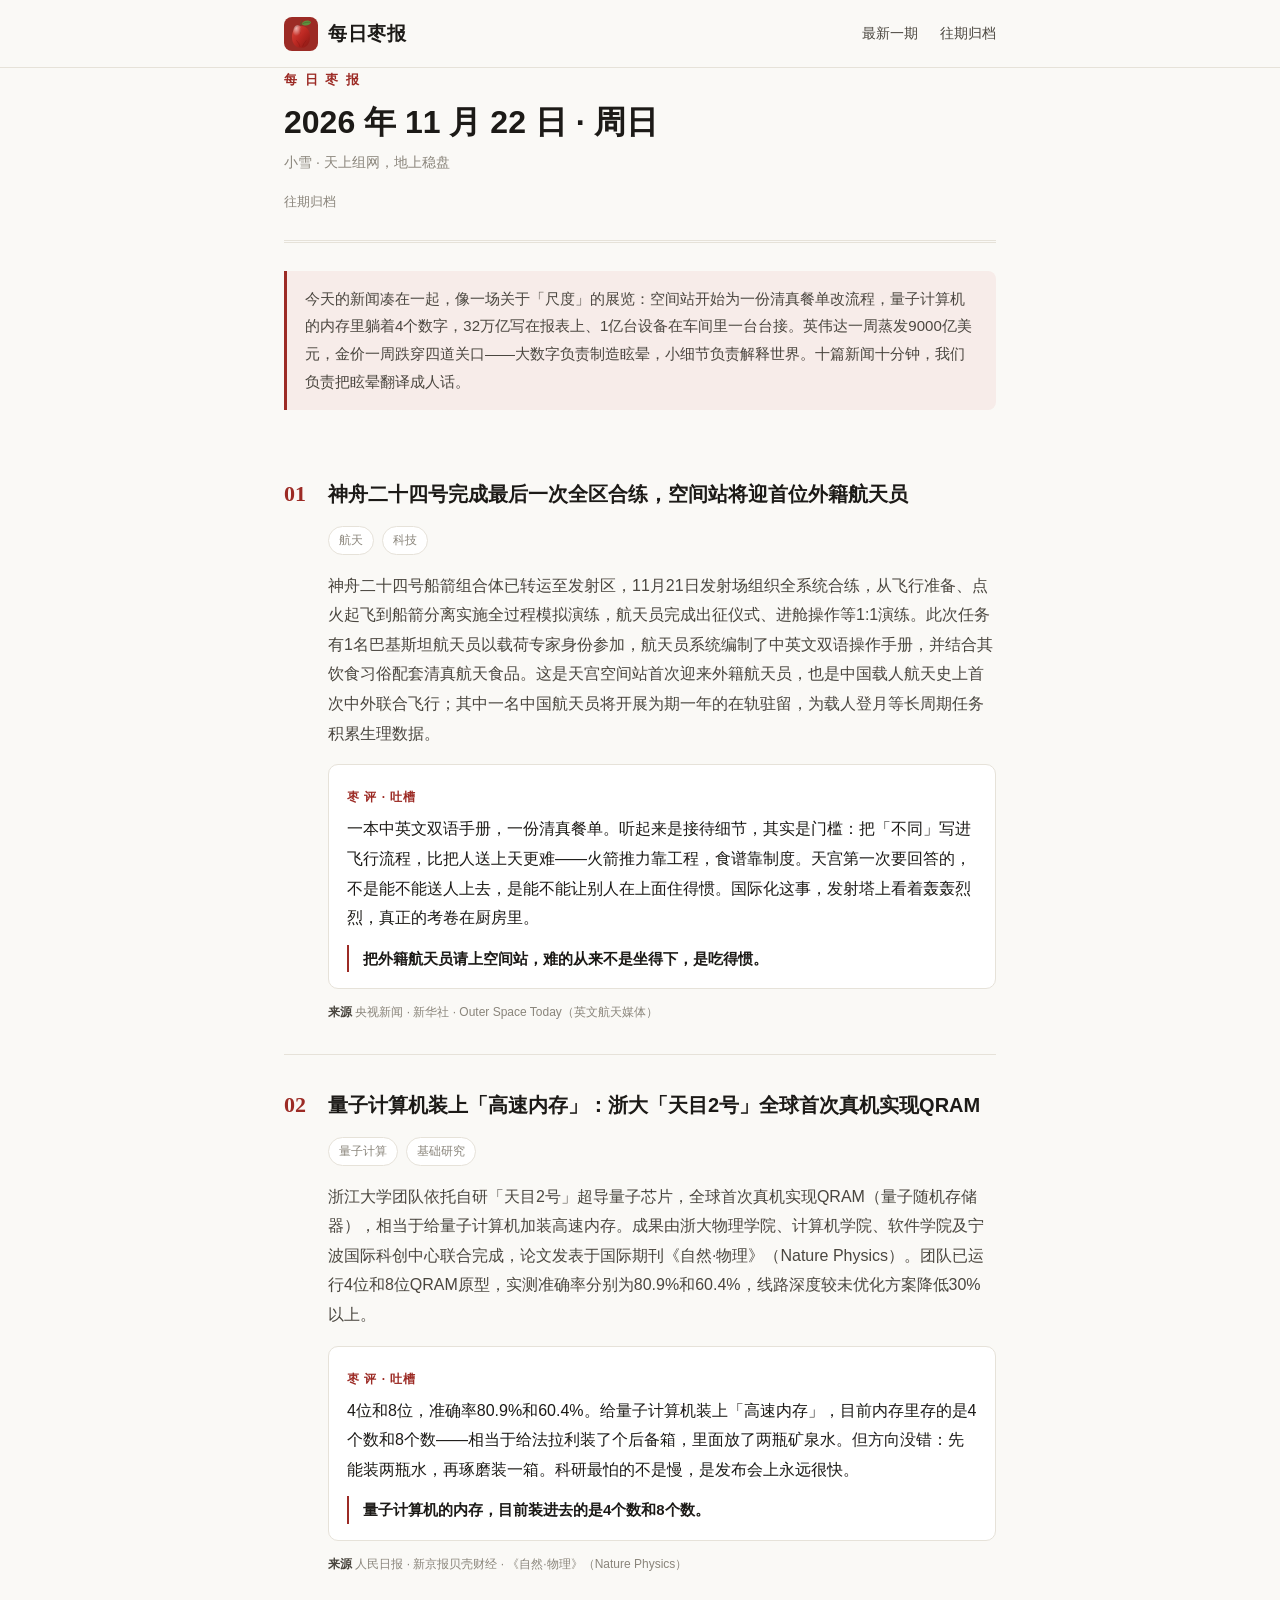
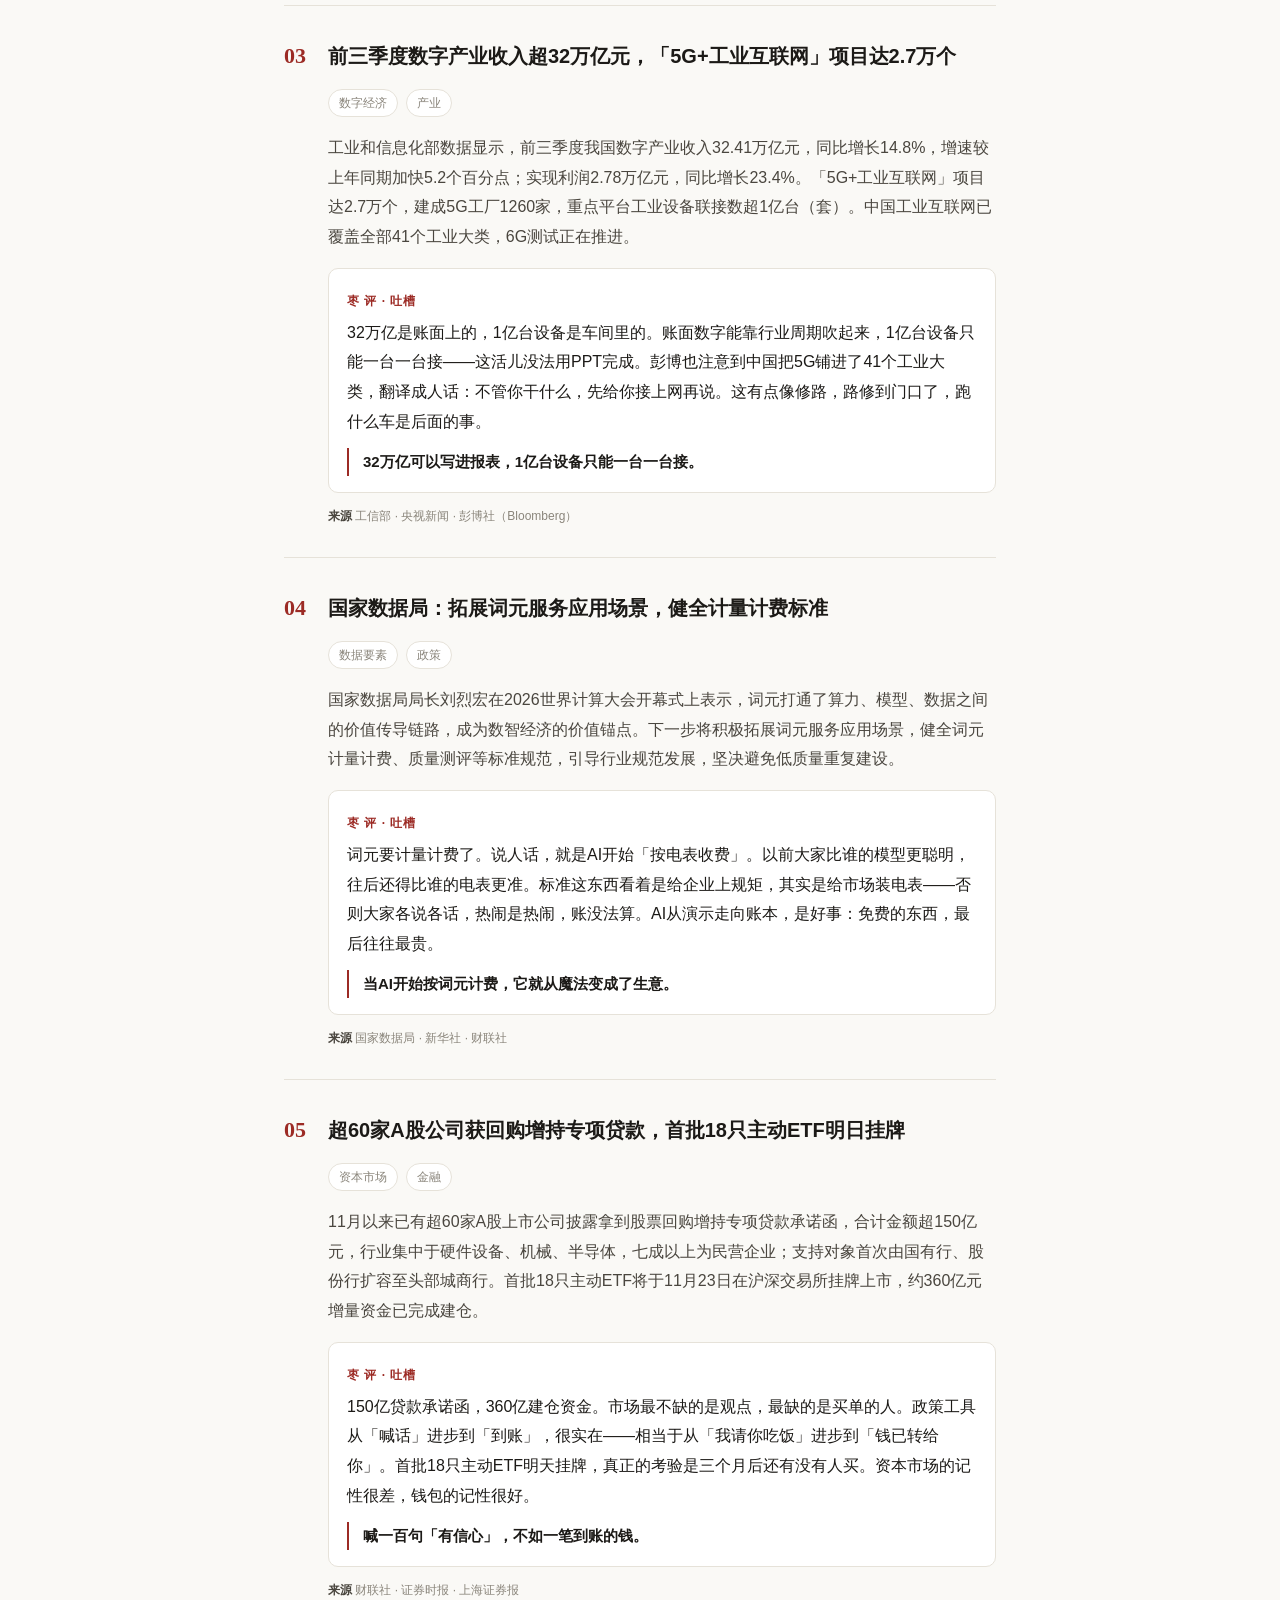
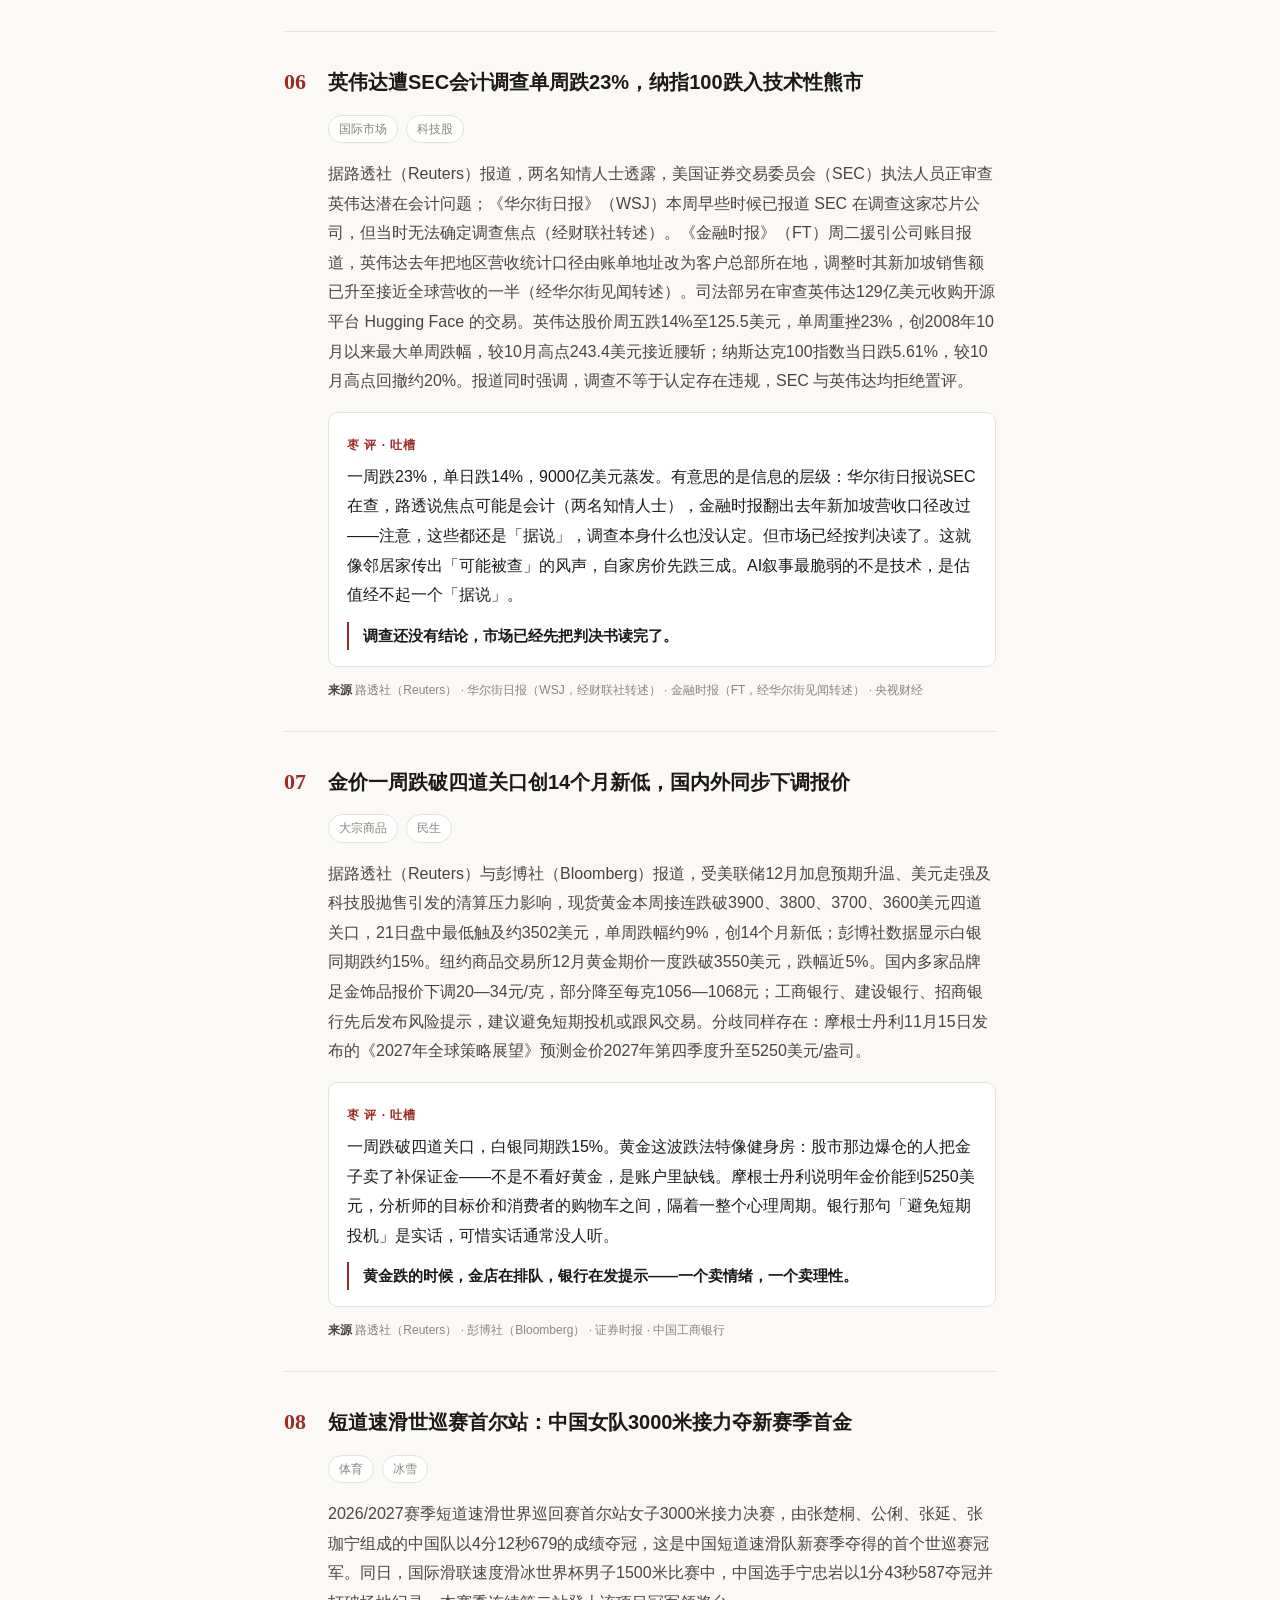
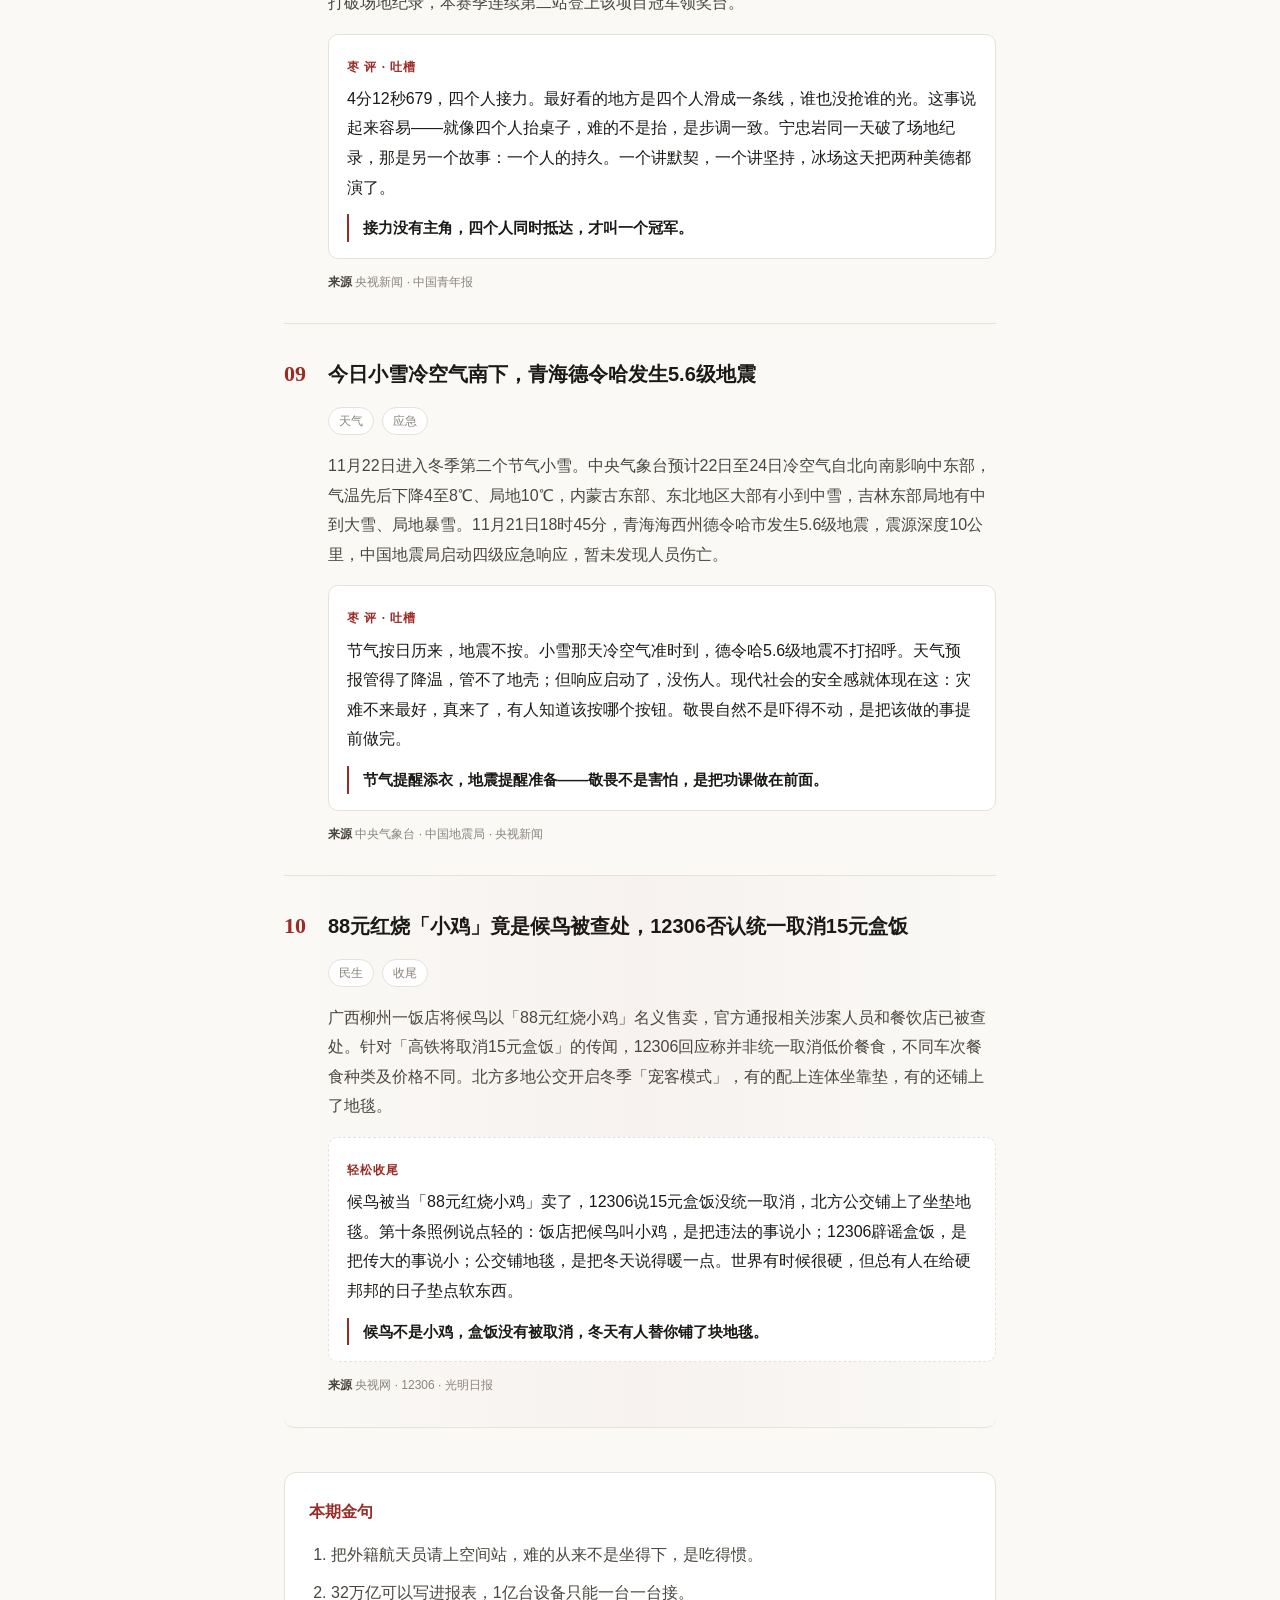
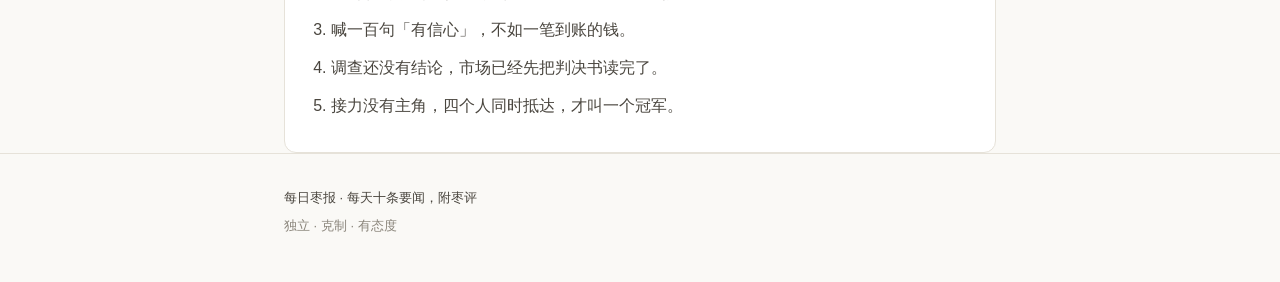
==== index.html @ 1c38b0d0 "版式：红枣图标替换枣字、favicon" ====
<!DOCTYPE html>
<html lang="zh-CN">
<head>
<meta charset="UTF-8">
<meta name="viewport" content="width=device-width, initial-scale=1.0">
<meta name="description" content="每日枣报——每天十条要闻，附枣评。独立、克制、有态度。">
<title>每日枣报</title>
<link rel="icon" type="image/svg+xml" href="assets/zao.svg">
<link rel="stylesheet" href="assets/style.css">
</head>
<body>
<header class="site-header">
  <div class="wrap header-inner">
    <a class="brand" href="#/" aria-label="每日枣报首页">
      <img class="brand-mark" src="assets/zao.svg" alt="红枣">
      <span class="brand-text">每日枣报</span>
    </a>
    <nav class="site-nav">
      <a href="#/">最新一期</a>
      <a href="#/archive">往期归档</a>
    </nav>
  </div>
</header>

<main class="wrap" id="app">
  <div class="loading" id="loading">正在加载…</div>
</main>

<footer class="site-footer">
  <div class="wrap">
    <p>每日枣报 · 每天十条要闻，附枣评</p>
    <p class="muted">独立 · 克制 · 有态度</p>
  </div>
</footer>

<script src="assets/app.js"></script>
</body>
</html>
---- assets/style.css ----
:root {
  --bg: #faf9f6;
  --surface: #ffffff;
  --ink: #1c1a17;
  --ink-soft: #4a463f;
  --muted: #8a857b;
  --line: #e6e2d9;
  --accent: #9c2b25;
  --accent-soft: #f7ece9;
  --maxw: 760px;
}

* { box-sizing: border-box; }

html { -webkit-text-size-adjust: 100%; }

body {
  margin: 0;
  background: var(--bg);
  color: var(--ink);
  font-family: -apple-system, BlinkMacSystemFont, "PingFang SC", "Hiragino Sans GB", "Microsoft YaHei", "Noto Sans CJK SC", sans-serif;
  font-size: 16px;
  line-height: 1.85;
}

.wrap { max-width: var(--maxw); margin: 0 auto; padding: 0 24px; }

a { color: inherit; text-decoration: none; }

.site-header {
  border-bottom: 1px solid var(--line);
  background: rgba(250, 249, 246, 0.95);
  position: sticky;
  top: 0;
  z-index: 10;
}
.header-inner {
  display: flex;
  align-items: center;
  justify-content: space-between;
  padding-top: 16px;
  padding-bottom: 16px;
}
.brand { display: flex; align-items: center; gap: 10px; }
.brand-mark {
  display: inline-flex;
  align-items: center;
  justify-content: center;
  width: 34px;
  height: 34px;
  border-radius: 8px;
  background: var(--accent);
  color: #fff;
  font-family: "Songti SC", "SimSun", serif;
  font-size: 20px;
  line-height: 1;
}
.brand-text { font-size: 19px; font-weight: 600; letter-spacing: .5px; }
.site-nav { display: flex; gap: 22px; font-size: 14px; color: var(--ink-soft); }
.site-nav a:hover { color: var(--accent); }

main { min-height: 60vh; padding-top: 44px; padding-bottom: 72px; }
.loading { color: var(--muted); text-align: center; padding: 80px 0; }

.issue-head { border-bottom: 3px double var(--line); padding-bottom: 26px; margin-bottom: 8px; }
.issue-kicker { font-size: 13px; color: var(--accent); letter-spacing: 2px; font-weight: 600; }
.issue-date { font-size: 32px; font-weight: 700; margin: 10px 0 6px; line-height: 1.3; }
.issue-sub { color: var(--muted); font-size: 14px; }
.issue-nav { display: flex; gap: 16px; font-size: 13px; color: var(--muted); margin-top: 14px; }
.issue-nav a:hover { color: var(--accent); }

.lead {
  background: var(--accent-soft);
  border-left: 3px solid var(--accent);
  padding: 14px 18px;
  margin: 28px 0 34px;
  font-size: 15px;
  color: var(--ink-soft);
  border-radius: 0 8px 8px 0;
}

.item { padding: 30px 0; border-bottom: 1px solid var(--line); }
.item-light { background: linear-gradient(90deg, transparent, rgba(156,43,37,.035), transparent); border-radius: 10px; }
.item-light .comment { border-style: dashed; }
.item-head { display: flex; gap: 14px; align-items: baseline; }
.item-no {
  font-family: Georgia, serif;
  font-size: 22px;
  color: var(--accent);
  font-weight: 700;
  flex: none;
  min-width: 30px;
}
.item-title { font-size: 20px; font-weight: 700; line-height: 1.5; margin: 0; }
.item-meta { display: flex; flex-wrap: wrap; gap: 8px; margin: 12px 0 0 44px; }
.tag {
  font-size: 12px;
  color: var(--muted);
  background: var(--surface);
  border: 1px solid var(--line);
  border-radius: 20px;
  padding: 2px 10px;
}
.item-body { margin: 14px 0 0 44px; }
.facts { color: var(--ink-soft); }
.comment {
  margin-top: 14px;
  padding: 16px 18px;
  background: var(--surface);
  border: 1px solid var(--line);
  border-radius: 10px;
}
.comment-label {
  display: inline-block;
  font-size: 12px;
  font-weight: 600;
  color: var(--accent);
  letter-spacing: 1px;
  margin-bottom: 6px;
}
.quote {
  margin-top: 12px;
  padding-left: 14px;
  border-left: 2px solid var(--accent);
  color: var(--ink);
  font-weight: 600;
  font-size: 15px;
}
.sources { margin-top: 12px; font-size: 12px; color: var(--muted); }
.sources b { font-weight: 600; color: var(--ink-soft); }

.golden { margin: 44px 0 0; padding: 24px; background: var(--surface); border: 1px solid var(--line); border-radius: 12px; }
.golden h2 { font-size: 16px; margin: 0 0 14px; color: var(--accent); }
.golden ol { margin: 0; padding-left: 22px; color: var(--ink-soft); }
.golden li { margin: 8px 0; }

.archive-head { margin-bottom: 28px; }
.archive-head h1 { font-size: 28px; margin: 0 0 6px; }
.archive-head p { color: var(--muted); margin: 0; font-size: 14px; }
.archive-list { list-style: none; padding: 0; margin: 0; }
.archive-list li { border-bottom: 1px solid var(--line); }
.archive-list a { display: flex; align-items: baseline; gap: 16px; padding: 18px 4px; }
.archive-list a:hover .a-title { color: var(--accent); }
.a-date { font-family: Georgia, serif; color: var(--muted); font-size: 14px; flex: none; width: 96px; }
.a-title { font-weight: 600; font-size: 16px; }
.a-summary { color: var(--muted); font-size: 13px; margin-top: 3px; }

.empty { text-align: center; padding: 80px 20px; color: var(--muted); }
.empty h2 { color: var(--ink); font-size: 20px; }
.back-link { display: inline-block; margin-bottom: 24px; font-size: 13px; color: var(--accent); }

.site-footer { border-top: 1px solid var(--line); padding: 28px 0 40px; font-size: 13px; color: var(--ink-soft); }
.site-footer p { margin: 4px 0; }
.site-footer .muted { color: var(--muted); }

@media (max-width: 600px) {
  .item-meta, .item-body { margin-left: 0; }
  .item-no { font-size: 18px; min-width: 24px; }
  .issue-date { font-size: 26px; }
  .a-date { width: auto; }
  .archive-list a { flex-direction: column; gap: 4px; }
}
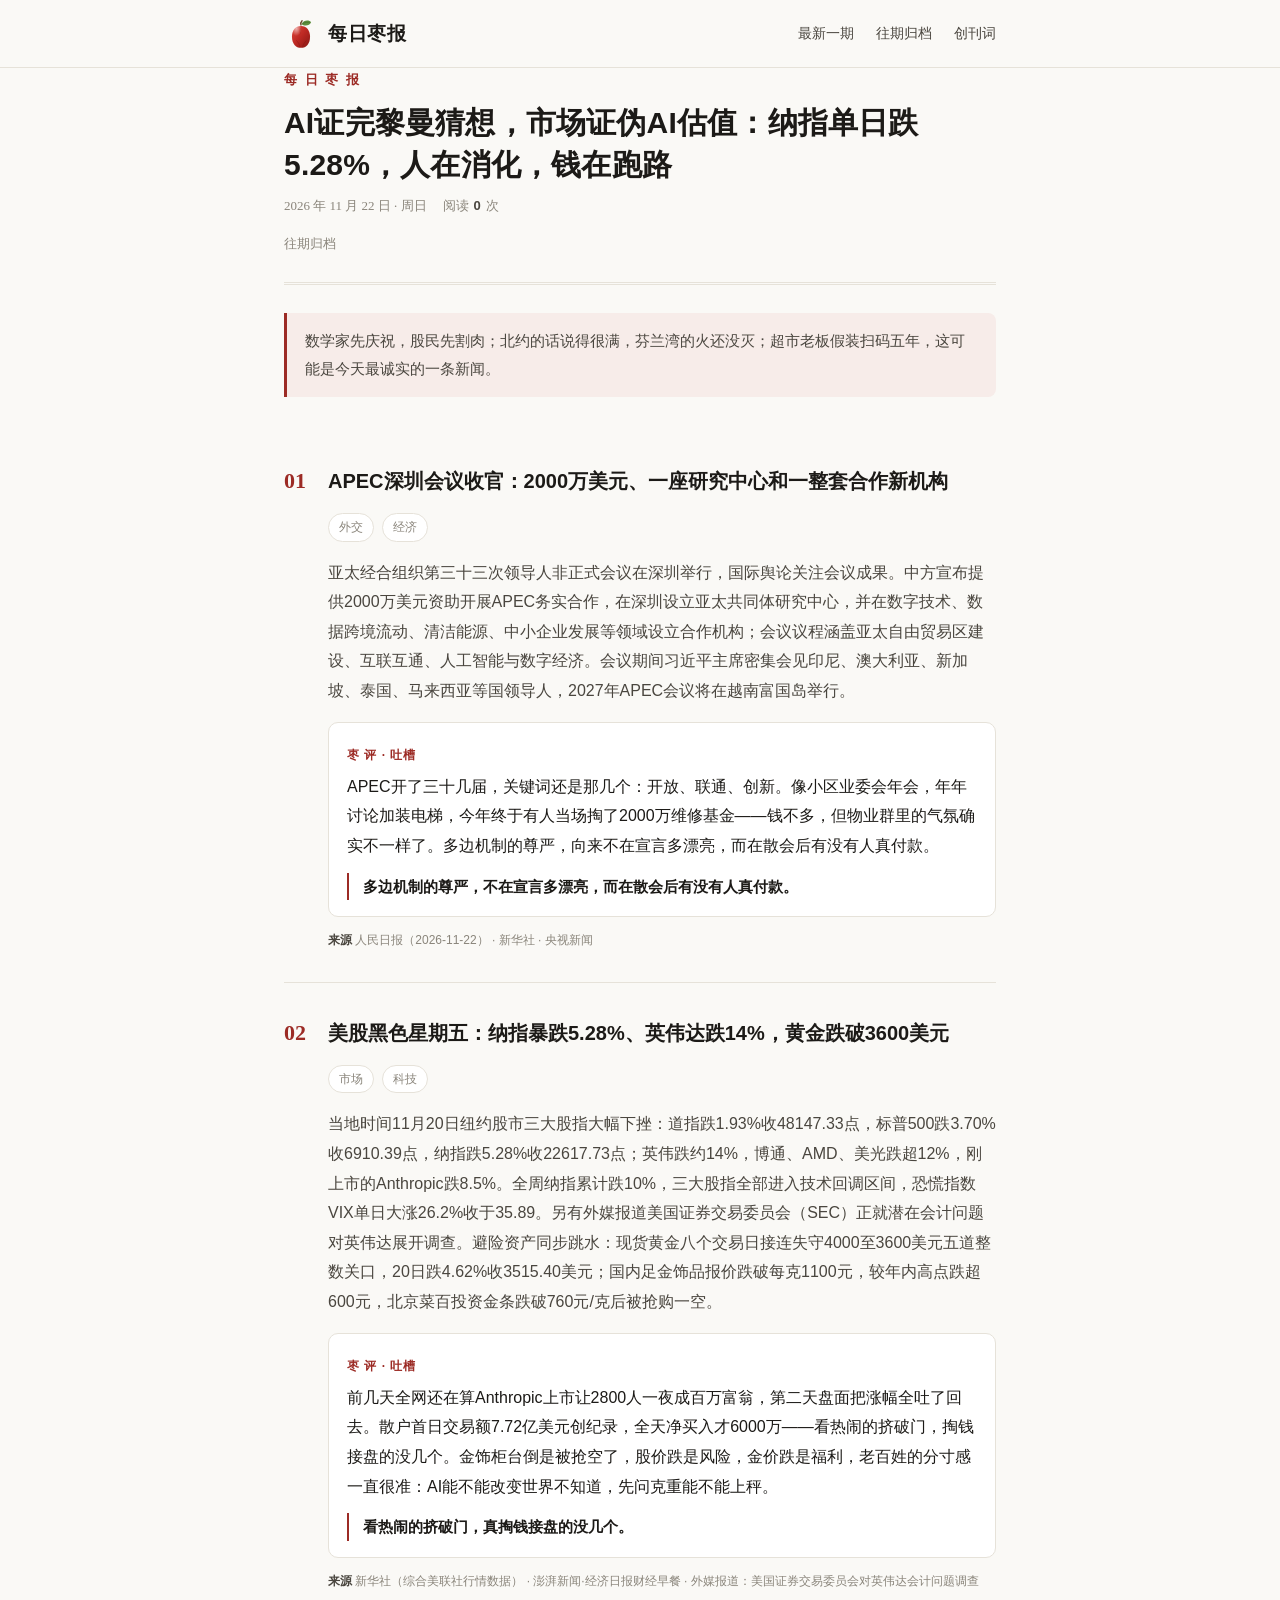
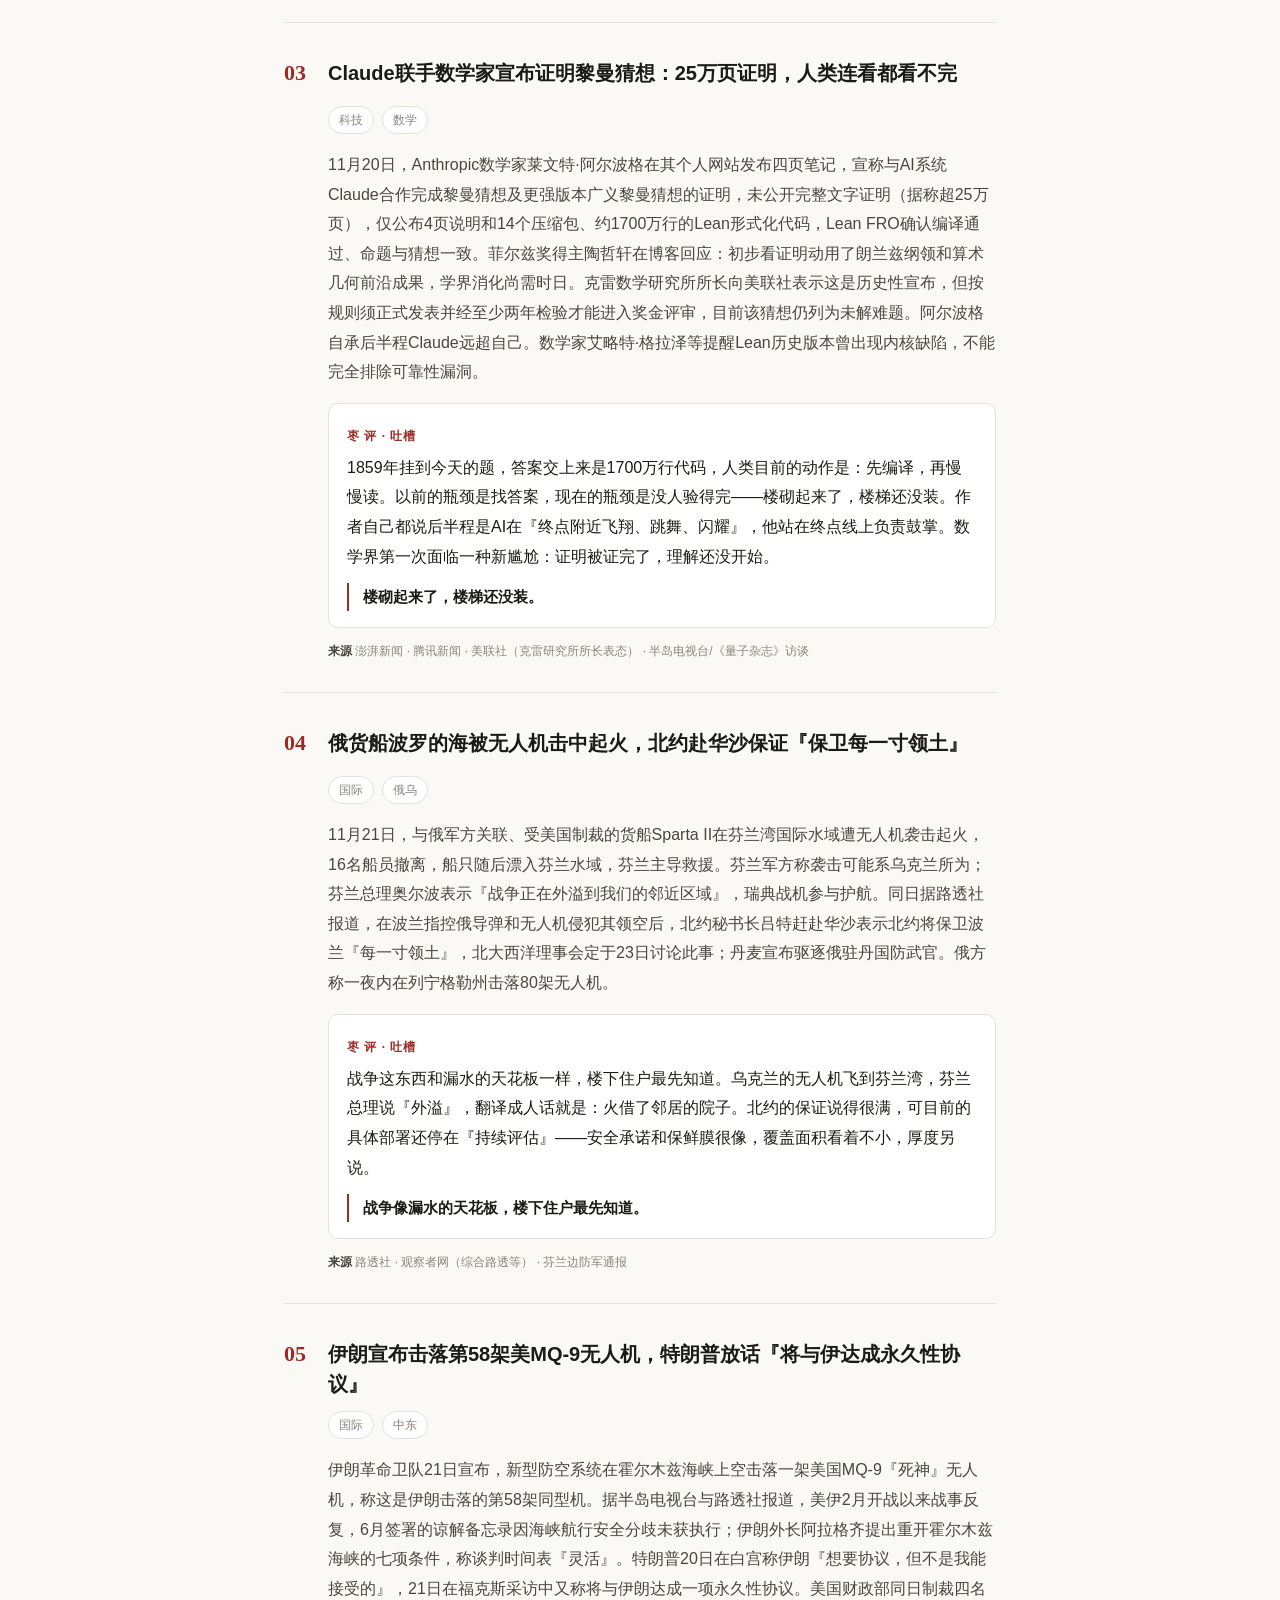
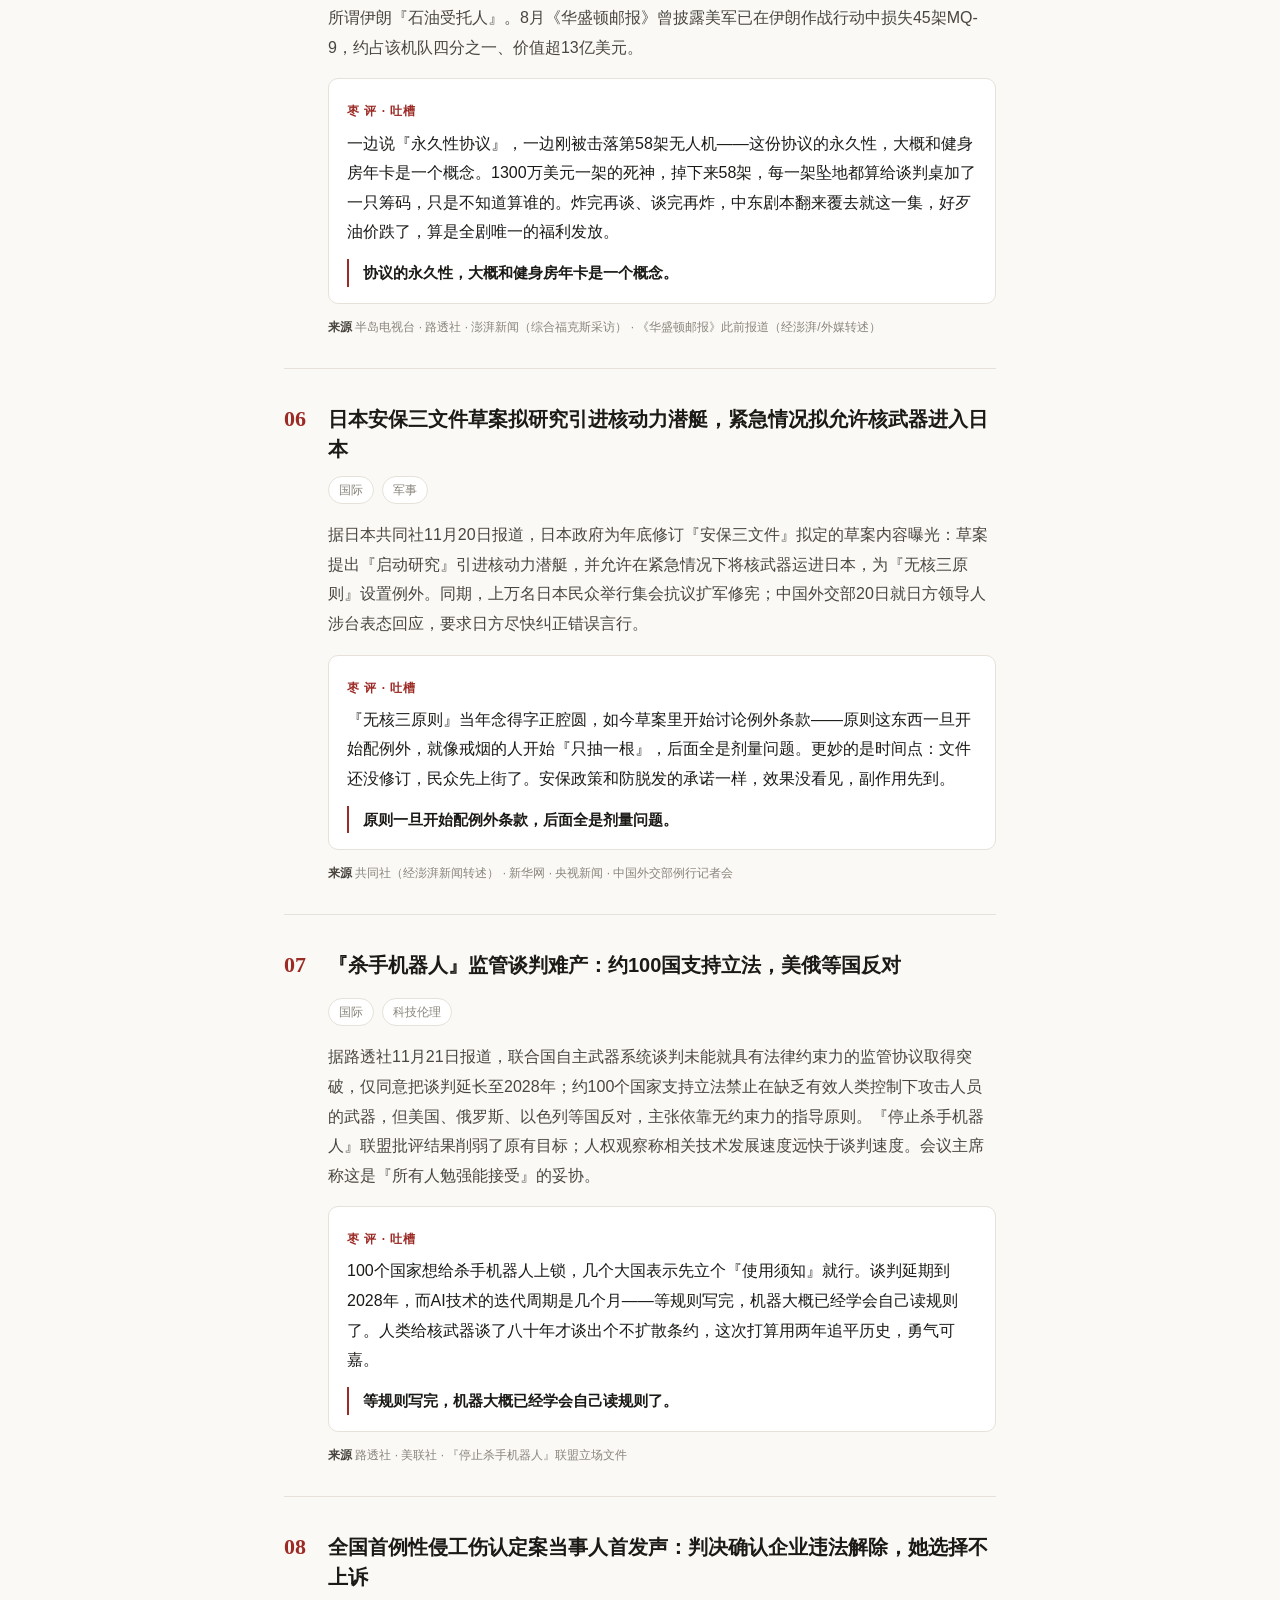
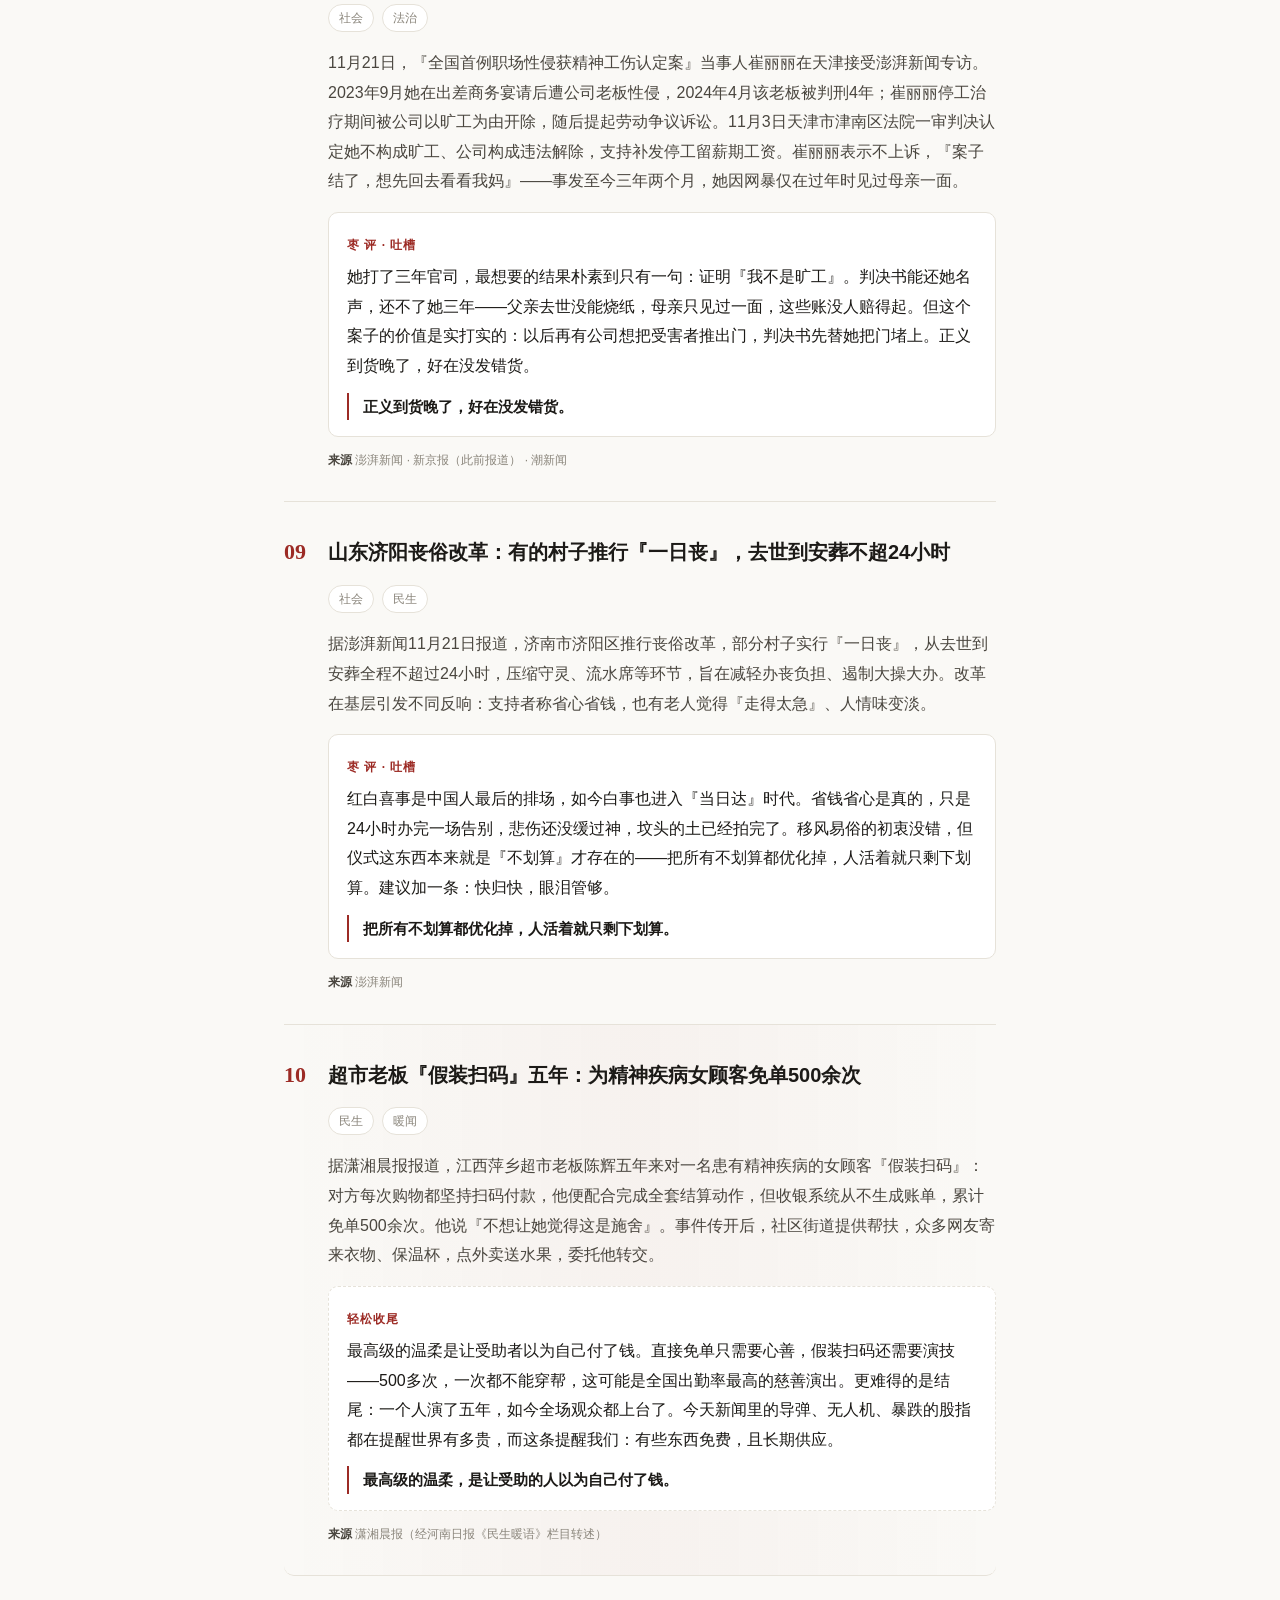
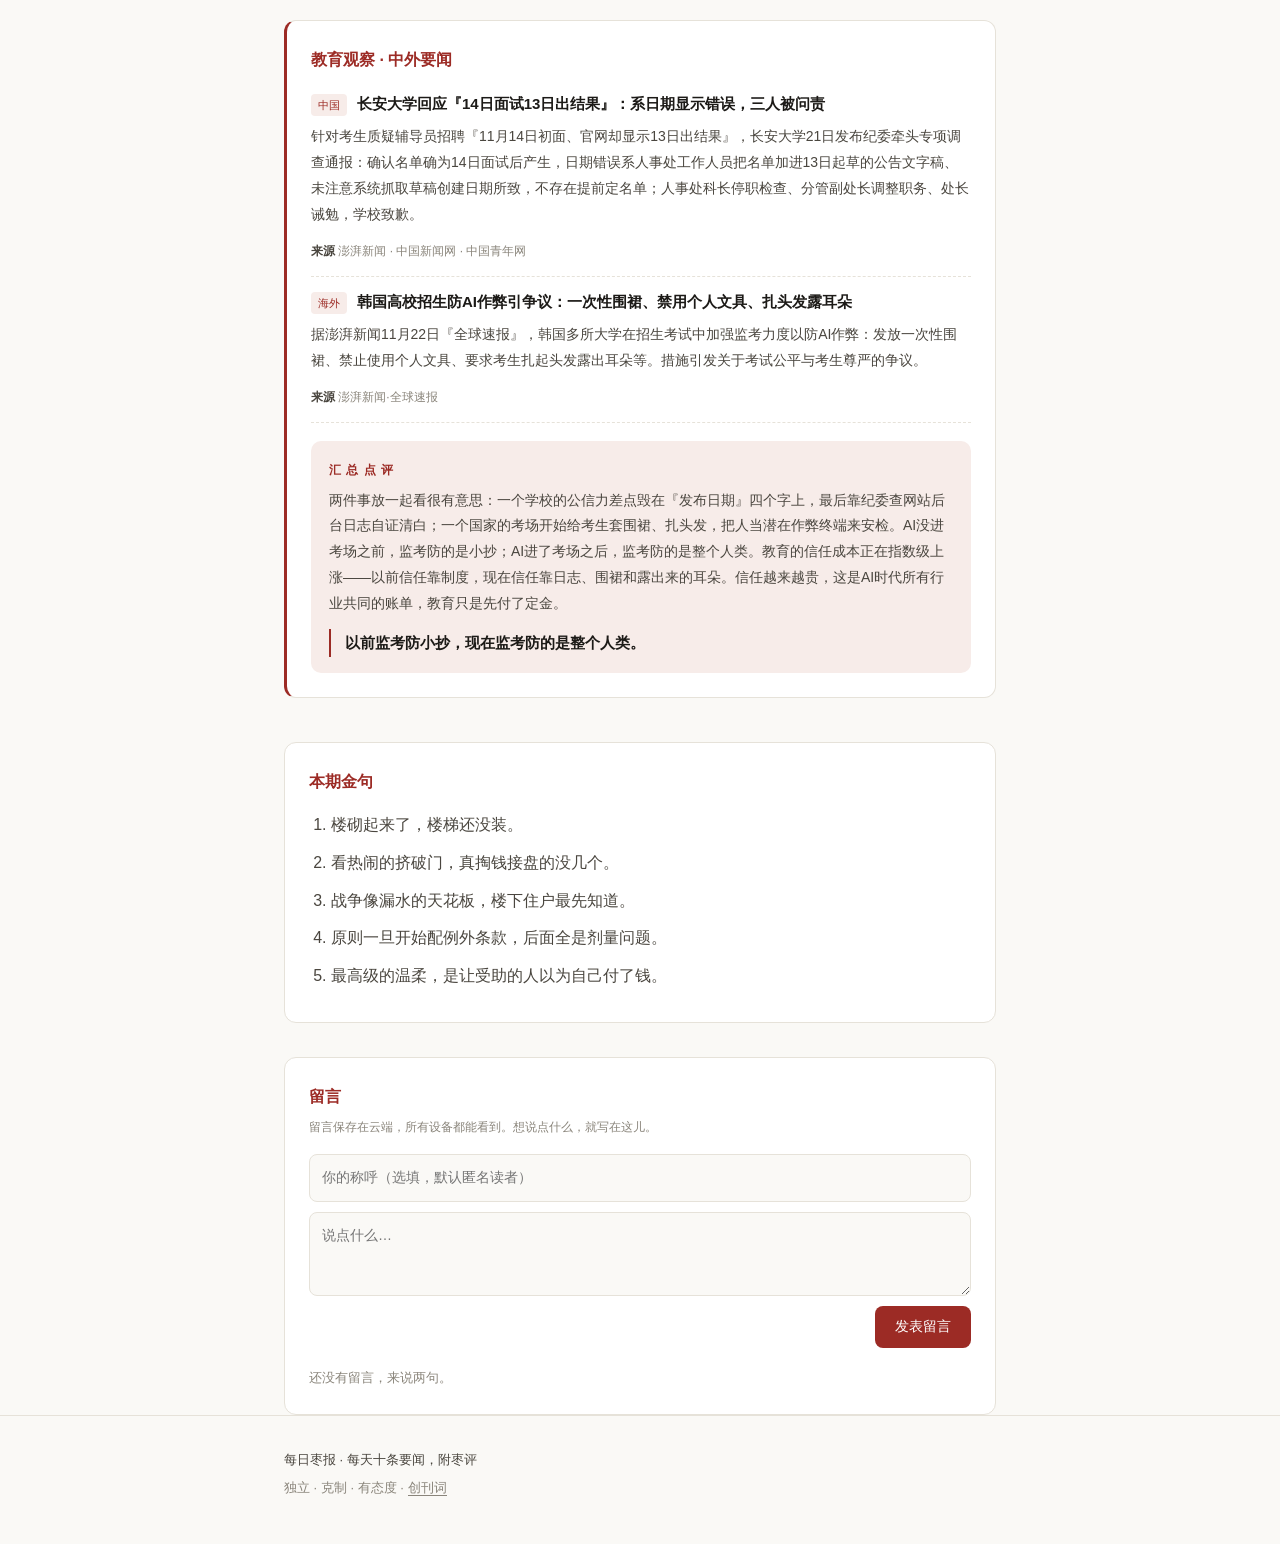
==== commit 6190900d: "导航栏与页脚增加创刊词入口" ====
--- a/index.html
+++ b/index.html
@@ -11,13 +11,14 @@
 <body>
 <header class="site-header">
   <div class="wrap header-inner">
-    <a class="brand" href="#/" aria-label="每日枣报首页">
+    <a class="brand" href="index.html" aria-label="每日枣报首页">
       <img class="brand-mark" src="assets/zao.svg" alt="红枣">
       <span class="brand-text">每日枣报</span>
     </a>
     <nav class="site-nav">
-      <a href="#/">最新一期</a>
-      <a href="#/archive">往期归档</a>
+      <a href="index.html">最新一期</a>
+      <a href="index.html#/archive">往期归档</a>
+      <a href="manifesto.html">创刊词</a>
     </nav>
   </div>
 </header>
@@ -29,7 +30,7 @@
 <footer class="site-footer">
   <div class="wrap">
     <p>每日枣报 · 每天十条要闻，附枣评</p>
-    <p class="muted">独立 · 克制 · 有态度</p>
+    <p class="muted">独立 · 克制 · 有态度 · <a href="manifesto.html" style="border-bottom:1px solid currentColor;">创刊词</a></p>
   </div>
 </footer>
 
--- a/assets/style.css
+++ b/assets/style.css
@@ -43,17 +43,10 @@
 }
 .brand { display: flex; align-items: center; gap: 10px; }
 .brand-mark {
-  display: inline-flex;
-  align-items: center;
-  justify-content: center;
+  display: block;
   width: 34px;
   height: 34px;
-  border-radius: 8px;
-  background: var(--accent);
-  color: #fff;
-  font-family: "Songti SC", "SimSun", serif;
-  font-size: 20px;
-  line-height: 1;
+  object-fit: contain;
 }
 .brand-text { font-size: 19px; font-weight: 600; letter-spacing: .5px; }
 .site-nav { display: flex; gap: 22px; font-size: 14px; color: var(--ink-soft); }
@@ -64,8 +57,11 @@
 
 .issue-head { border-bottom: 3px double var(--line); padding-bottom: 26px; margin-bottom: 8px; }
 .issue-kicker { font-size: 13px; color: var(--accent); letter-spacing: 2px; font-weight: 600; }
-.issue-date { font-size: 32px; font-weight: 700; margin: 10px 0 6px; line-height: 1.3; }
-.issue-sub { color: var(--muted); font-size: 14px; }
+.issue-title { font-size: 30px; font-weight: 700; margin: 10px 0 8px; line-height: 1.4; letter-spacing: .2px; }
+.issue-meta { display: flex; flex-wrap: wrap; align-items: center; gap: 8px 16px; color: var(--muted); font-size: 13px; }
+.issue-meta .issue-date { font-family: Georgia, "Songti SC", serif; }
+.issue-meta .issue-views { display: inline-flex; align-items: center; gap: 5px; }
+.issue-meta .issue-views b { color: var(--ink-soft); font-weight: 600; font-variant-numeric: tabular-nums; }
 .issue-nav { display: flex; gap: 16px; font-size: 13px; color: var(--muted); margin-top: 14px; }
 .issue-nav a:hover { color: var(--accent); }
 
@@ -129,10 +125,44 @@
 .sources { margin-top: 12px; font-size: 12px; color: var(--muted); }
 .sources b { font-weight: 600; color: var(--ink-soft); }
 
+.education { margin: 44px 0 0; padding: 24px; background: var(--surface); border: 1px solid var(--line); border-left: 3px solid var(--accent); border-radius: 12px; }
+.education h2 { font-size: 16px; margin: 0 0 18px; color: var(--accent); }
+.edu-item { padding: 14px 0; border-bottom: 1px dashed var(--line); }
+.edu-item:first-of-type { padding-top: 0; }
+.edu-head { display: flex; align-items: baseline; gap: 10px; flex-wrap: wrap; }
+.edu-region { flex: none; font-size: 11px; color: var(--accent); background: var(--accent-soft); border-radius: 4px; padding: 1px 7px; }
+.edu-title { font-weight: 600; font-size: 15px; line-height: 1.5; }
+.edu-facts { color: var(--ink-soft); font-size: 14px; margin: 8px 0 0; }
+.edu-analysis { margin-top: 18px; padding: 16px 18px; background: var(--accent-soft); border-radius: 10px; font-size: 14px; color: var(--ink-soft); }
+
 .golden { margin: 44px 0 0; padding: 24px; background: var(--surface); border: 1px solid var(--line); border-radius: 12px; }
 .golden h2 { font-size: 16px; margin: 0 0 14px; color: var(--accent); }
 .golden ol { margin: 0; padding-left: 22px; color: var(--ink-soft); }
 .golden li { margin: 8px 0; }
+
+.comments { margin: 34px 0 0; padding: 24px; background: var(--surface); border: 1px solid var(--line); border-radius: 12px; }
+.comments h2 { font-size: 16px; margin: 0 0 4px; color: var(--accent); }
+.comments-tip { font-size: 12px; color: var(--muted); margin: 0 0 16px; }
+.comment-form { display: flex; flex-direction: column; gap: 10px; }
+.comment-form input, .comment-form textarea {
+  width: 100%; font: inherit; font-size: 14px; color: var(--ink);
+  background: var(--bg); border: 1px solid var(--line); border-radius: 8px;
+  padding: 10px 12px; outline: none;
+}
+.comment-form input:focus, .comment-form textarea:focus { border-color: var(--accent); }
+.comment-form textarea { resize: vertical; min-height: 84px; }
+.comment-form button {
+  align-self: flex-end; cursor: pointer; font: inherit; font-size: 14px;
+  color: #fff; background: var(--accent); border: 0; border-radius: 8px;
+  padding: 8px 20px;
+}
+.comment-form button:hover { opacity: .9; }
+.comment-list { list-style: none; padding: 0; margin: 20px 0 0; }
+.comment-list li { padding: 14px 0; border-top: 1px solid var(--line); }
+.c-head { display: flex; justify-content: space-between; gap: 12px; font-size: 12px; color: var(--muted); }
+.c-name { font-weight: 600; color: var(--ink-soft); }
+.c-text { margin-top: 6px; font-size: 14px; color: var(--ink); white-space: pre-wrap; word-break: break-word; }
+.comment-empty { color: var(--muted); font-size: 13px; margin: 18px 0 0; }
 
 .archive-head { margin-bottom: 28px; }
 .archive-head h1 { font-size: 28px; margin: 0 0 6px; }
@@ -156,7 +186,7 @@
 @media (max-width: 600px) {
   .item-meta, .item-body { margin-left: 0; }
   .item-no { font-size: 18px; min-width: 24px; }
-  .issue-date { font-size: 26px; }
+  .issue-title { font-size: 24px; }
   .a-date { width: auto; }
   .archive-list a { flex-direction: column; gap: 4px; }
 }
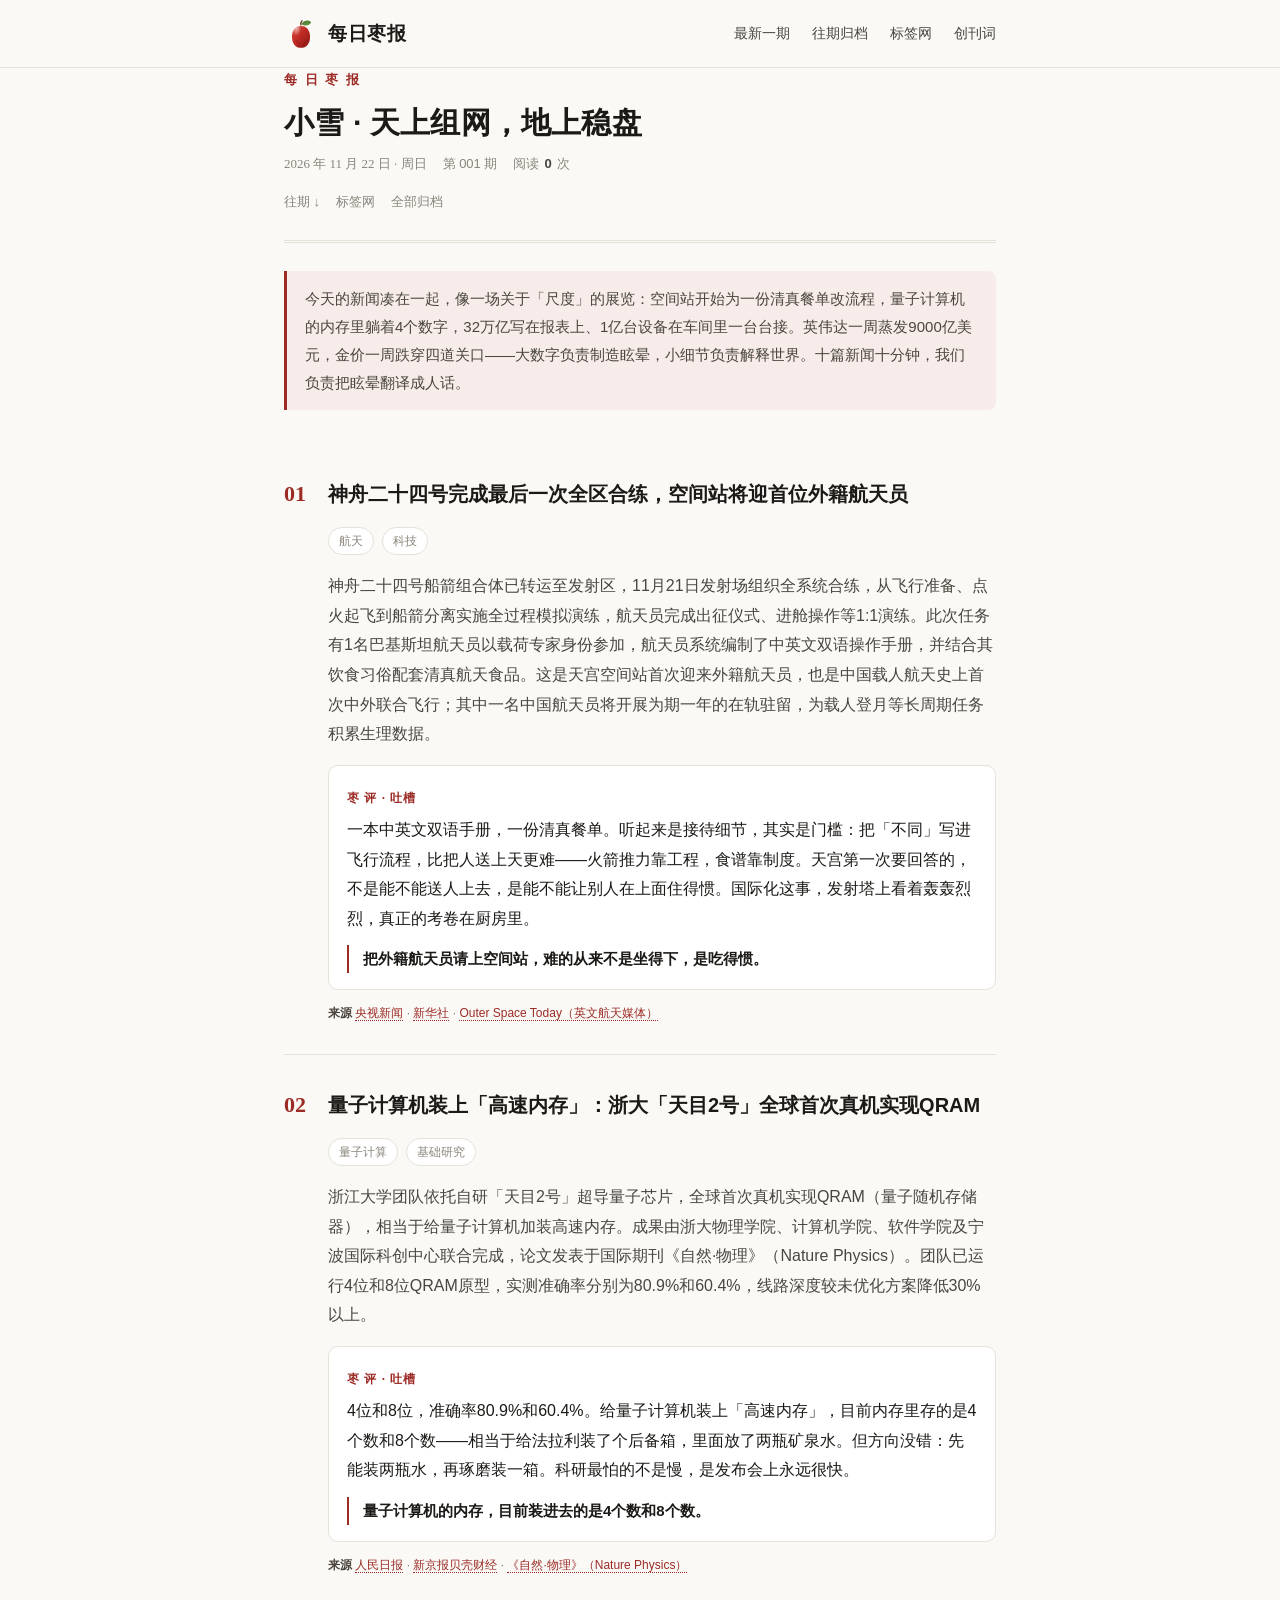
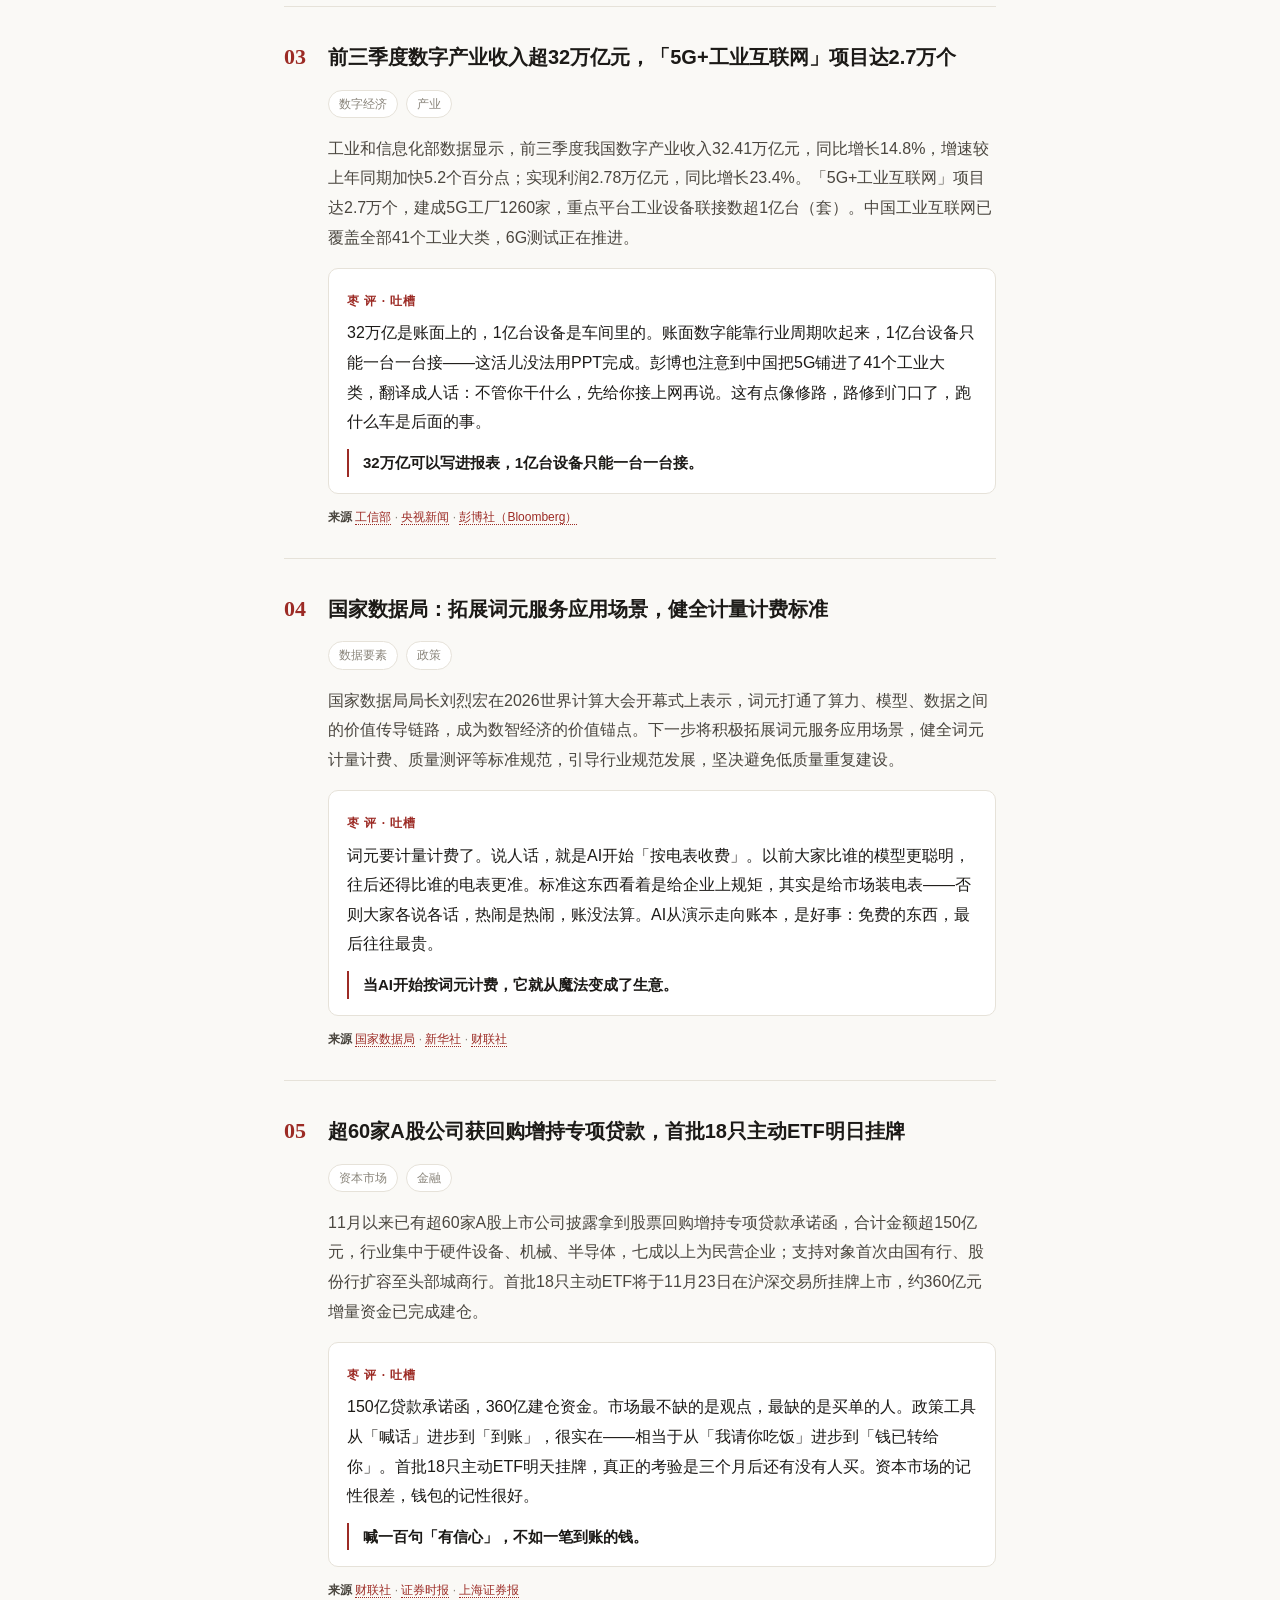
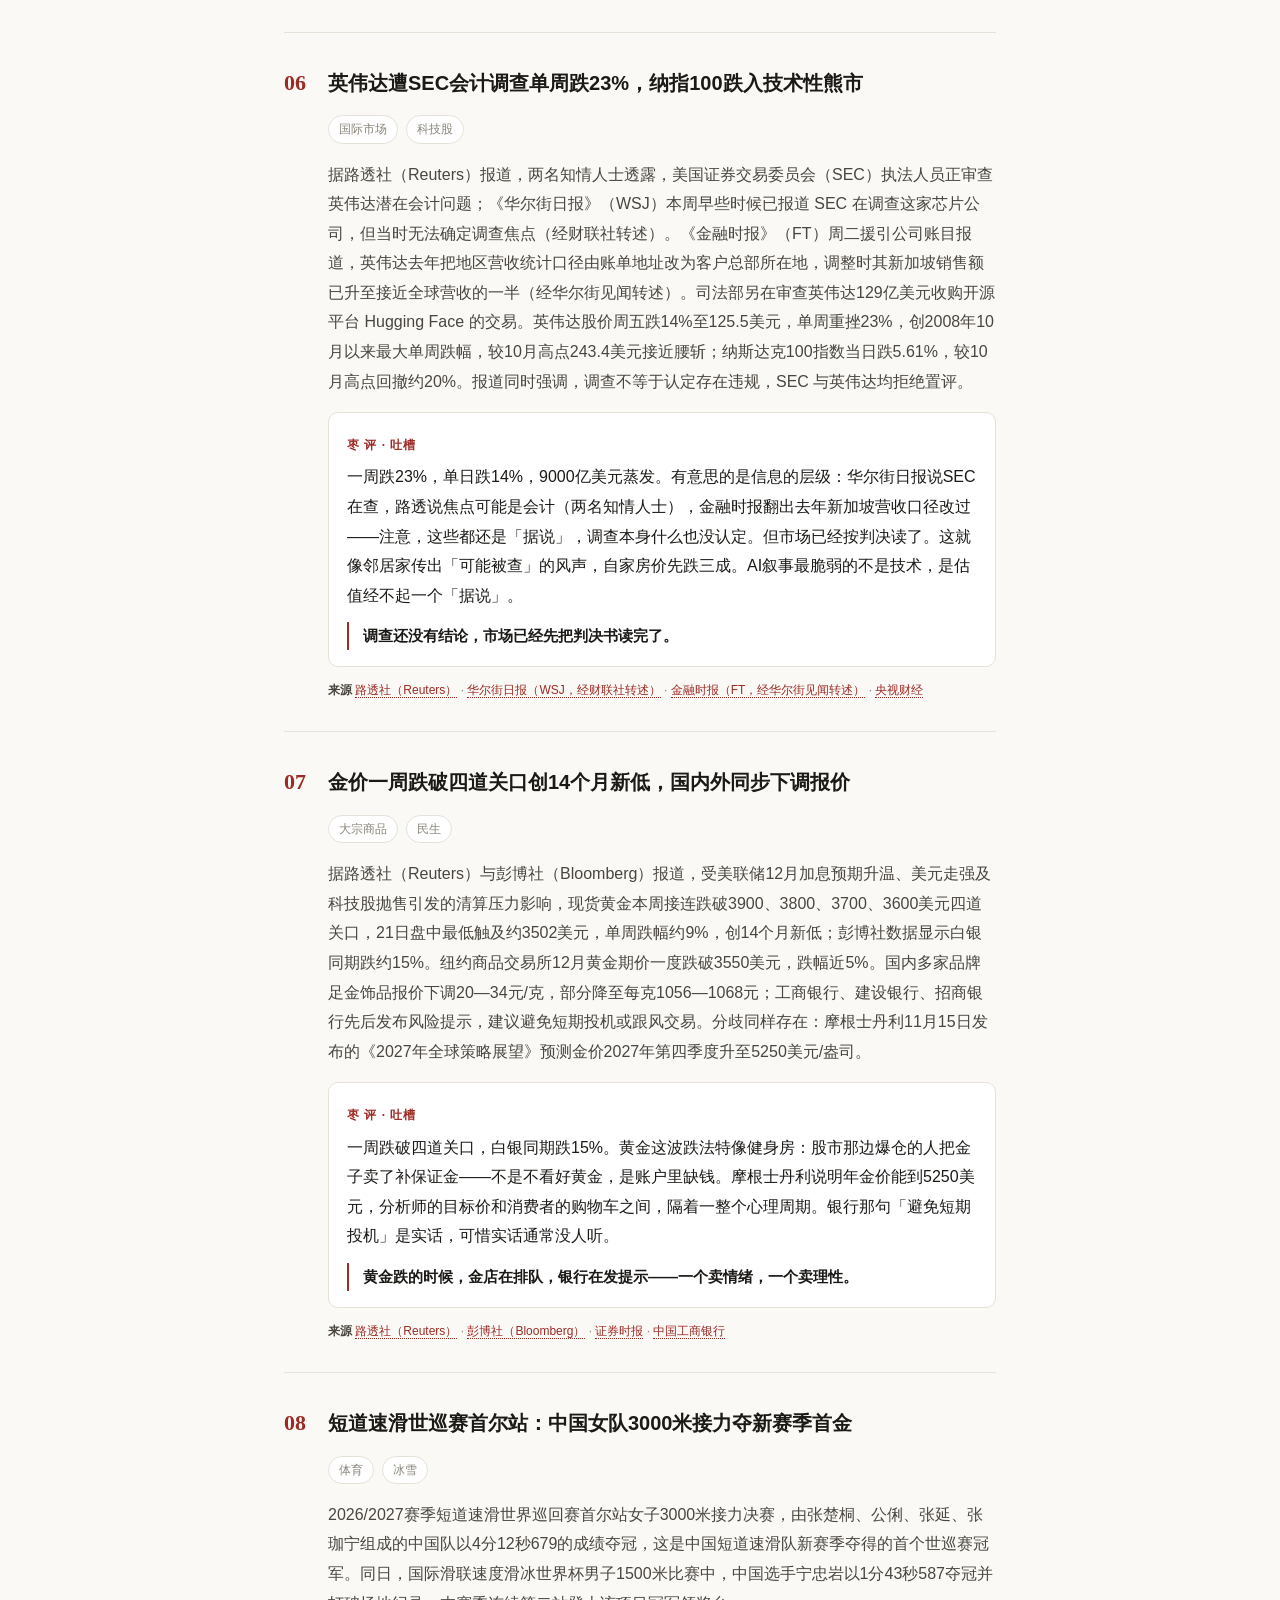
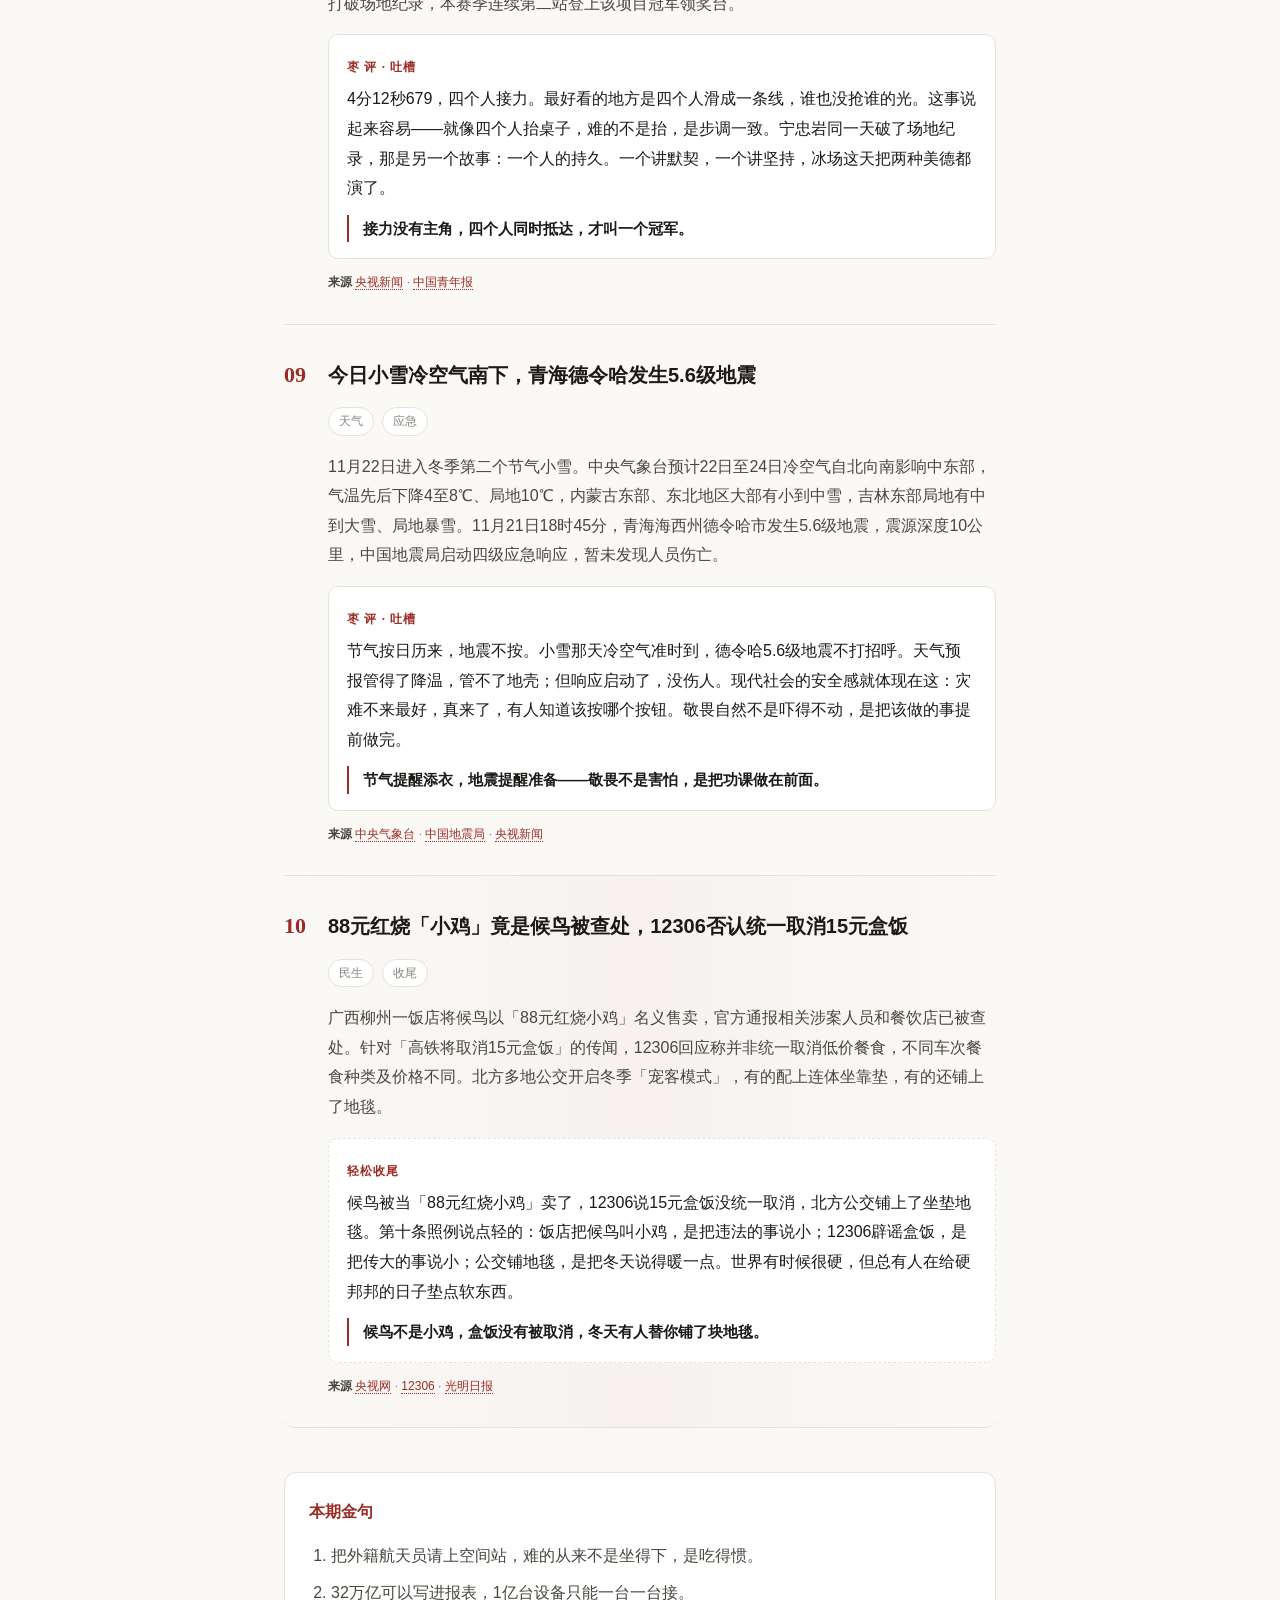
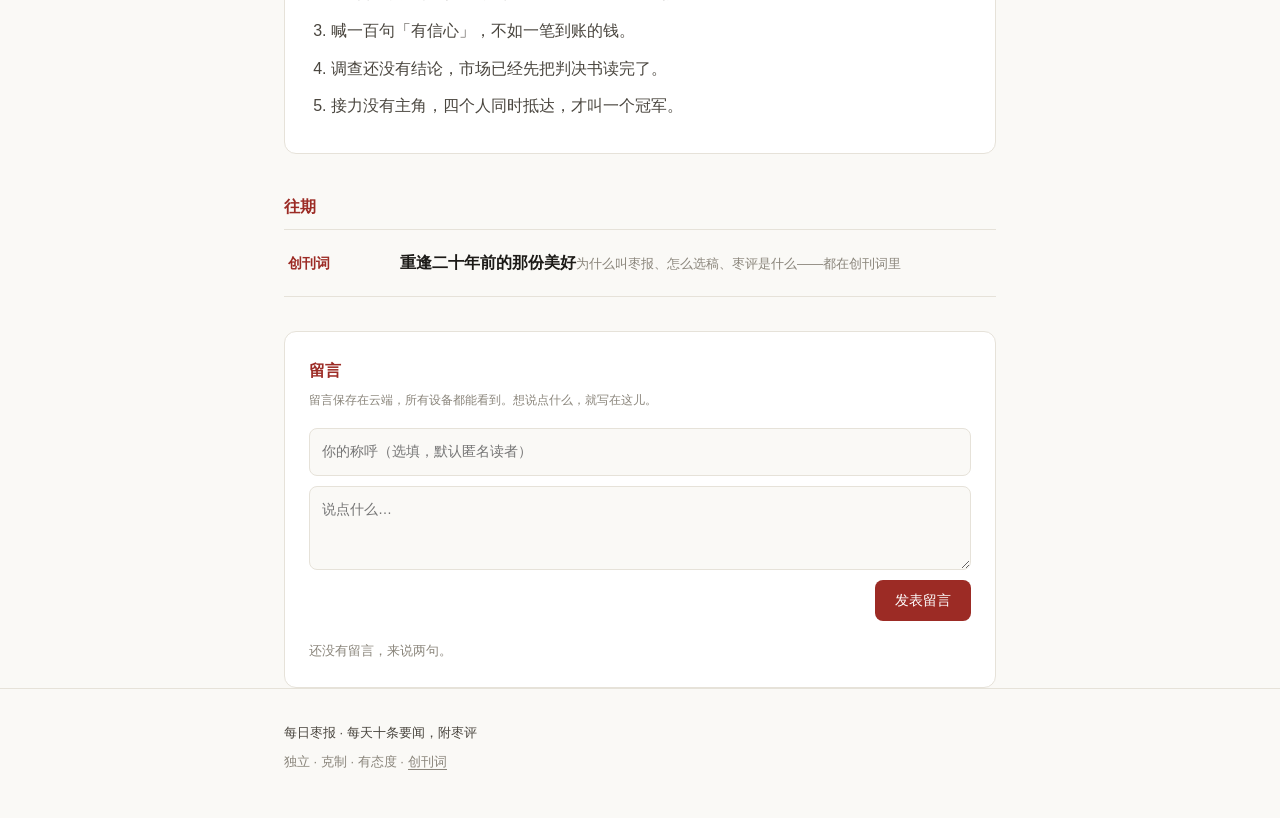
==== commit d81c7f65: "导航增加标签网入口" ====
--- a/index.html
+++ b/index.html
@@ -18,6 +18,7 @@
     <nav class="site-nav">
       <a href="index.html">最新一期</a>
       <a href="index.html#/archive">往期归档</a>
+      <a href="index.html#/tags">标签网</a>
       <a href="manifesto.html">创刊词</a>
     </nav>
   </div>
--- a/assets/style.css
+++ b/assets/style.css
@@ -96,7 +96,9 @@
   border: 1px solid var(--line);
   border-radius: 20px;
   padding: 2px 10px;
-}
+  text-decoration: none;
+}
+a.tag:hover { color: #fff; background: var(--accent); border-color: var(--accent); }
 .item-body { margin: 14px 0 0 44px; }
 .facts { color: var(--ink-soft); }
 .comment {
@@ -124,6 +126,8 @@
 }
 .sources { margin-top: 12px; font-size: 12px; color: var(--muted); }
 .sources b { font-weight: 600; color: var(--ink-soft); }
+.sources a { color: var(--accent); text-decoration: none; border-bottom: 1px dotted currentColor; }
+.sources a:hover { opacity: .78; }
 
 .education { margin: 44px 0 0; padding: 24px; background: var(--surface); border: 1px solid var(--line); border-left: 3px solid var(--accent); border-radius: 12px; }
 .education h2 { font-size: 16px; margin: 0 0 18px; color: var(--accent); }
@@ -139,6 +143,16 @@
 .golden h2 { font-size: 16px; margin: 0 0 14px; color: var(--accent); }
 .golden ol { margin: 0; padding-left: 22px; color: var(--ink-soft); }
 .golden li { margin: 8px 0; }
+
+.past-issues { margin: 38px 0 0; }
+.past-issues h2 { font-size: 16px; margin: 0 0 8px; color: var(--accent); }
+.past-issues .archive-list { border-top: 1px solid var(--line); }
+.past-issues .manifesto-entry .a-date { color: var(--accent); font-weight: 600; }
+.nav-jump {
+  background: none; border: 0; padding: 0; font: inherit;
+  color: inherit; cursor: pointer;
+}
+.nav-jump:hover { color: var(--accent); }
 
 .comments { margin: 34px 0 0; padding: 24px; background: var(--surface); border: 1px solid var(--line); border-radius: 12px; }
 .comments h2 { font-size: 16px; margin: 0 0 4px; color: var(--accent); }
@@ -175,6 +189,29 @@
 .a-title { font-weight: 600; font-size: 16px; }
 .a-summary { color: var(--muted); font-size: 13px; margin-top: 3px; }
 
+.tag-cloud { display: flex; flex-wrap: wrap; gap: 10px; margin: 18px 0 34px; }
+.tag-cloud-item {
+  display: inline-flex; align-items: center; gap: 6px;
+  padding: 8px 15px; background: var(--surface);
+  border: 1px solid var(--line); border-radius: 999px;
+  font-size: 14px; text-decoration: none; color: var(--ink-soft);
+}
+.tag-cloud-item:hover { border-color: var(--accent); color: var(--accent); }
+.tag-cloud-item sup { color: var(--muted); font-size: 11px; }
+.tag-links { margin: 10px 0 20px; }
+.tag-links h2 { font-size: 16px; color: var(--accent); margin: 0 0 8px; }
+.tag-links ul { list-style: none; padding: 0; margin: 0; }
+.tag-links li { padding: 10px 2px; border-bottom: 1px solid var(--line); font-size: 14px; }
+.tag-links li span { color: var(--muted); margin: 0 4px; }
+.tag-links li b { float: right; color: var(--muted); font-weight: 400; }
+.tag-links a { color: var(--ink-soft); text-decoration: none; }
+.tag-links a:hover { color: var(--accent); }
+.tag-back { margin: 0 0 10px; font-size: 13px; }
+.tag-result { padding: 22px 0; border-bottom: 1px solid var(--line); }
+.tr-meta { display: flex; flex-wrap: wrap; align-items: center; gap: 8px; margin-bottom: 8px; font-size: 12px; color: var(--muted); }
+.tag-result h2 { font-size: 17px; margin: 0 0 8px; line-height: 1.5; }
+.tag-result h2 a { color: var(--ink); text-decoration: none; }
+.tag-result h2 a:hover { color: var(--accent); }
 .empty { text-align: center; padding: 80px 20px; color: var(--muted); }
 .empty h2 { color: var(--ink); font-size: 20px; }
 .back-link { display: inline-block; margin-bottom: 24px; font-size: 13px; color: var(--accent); }
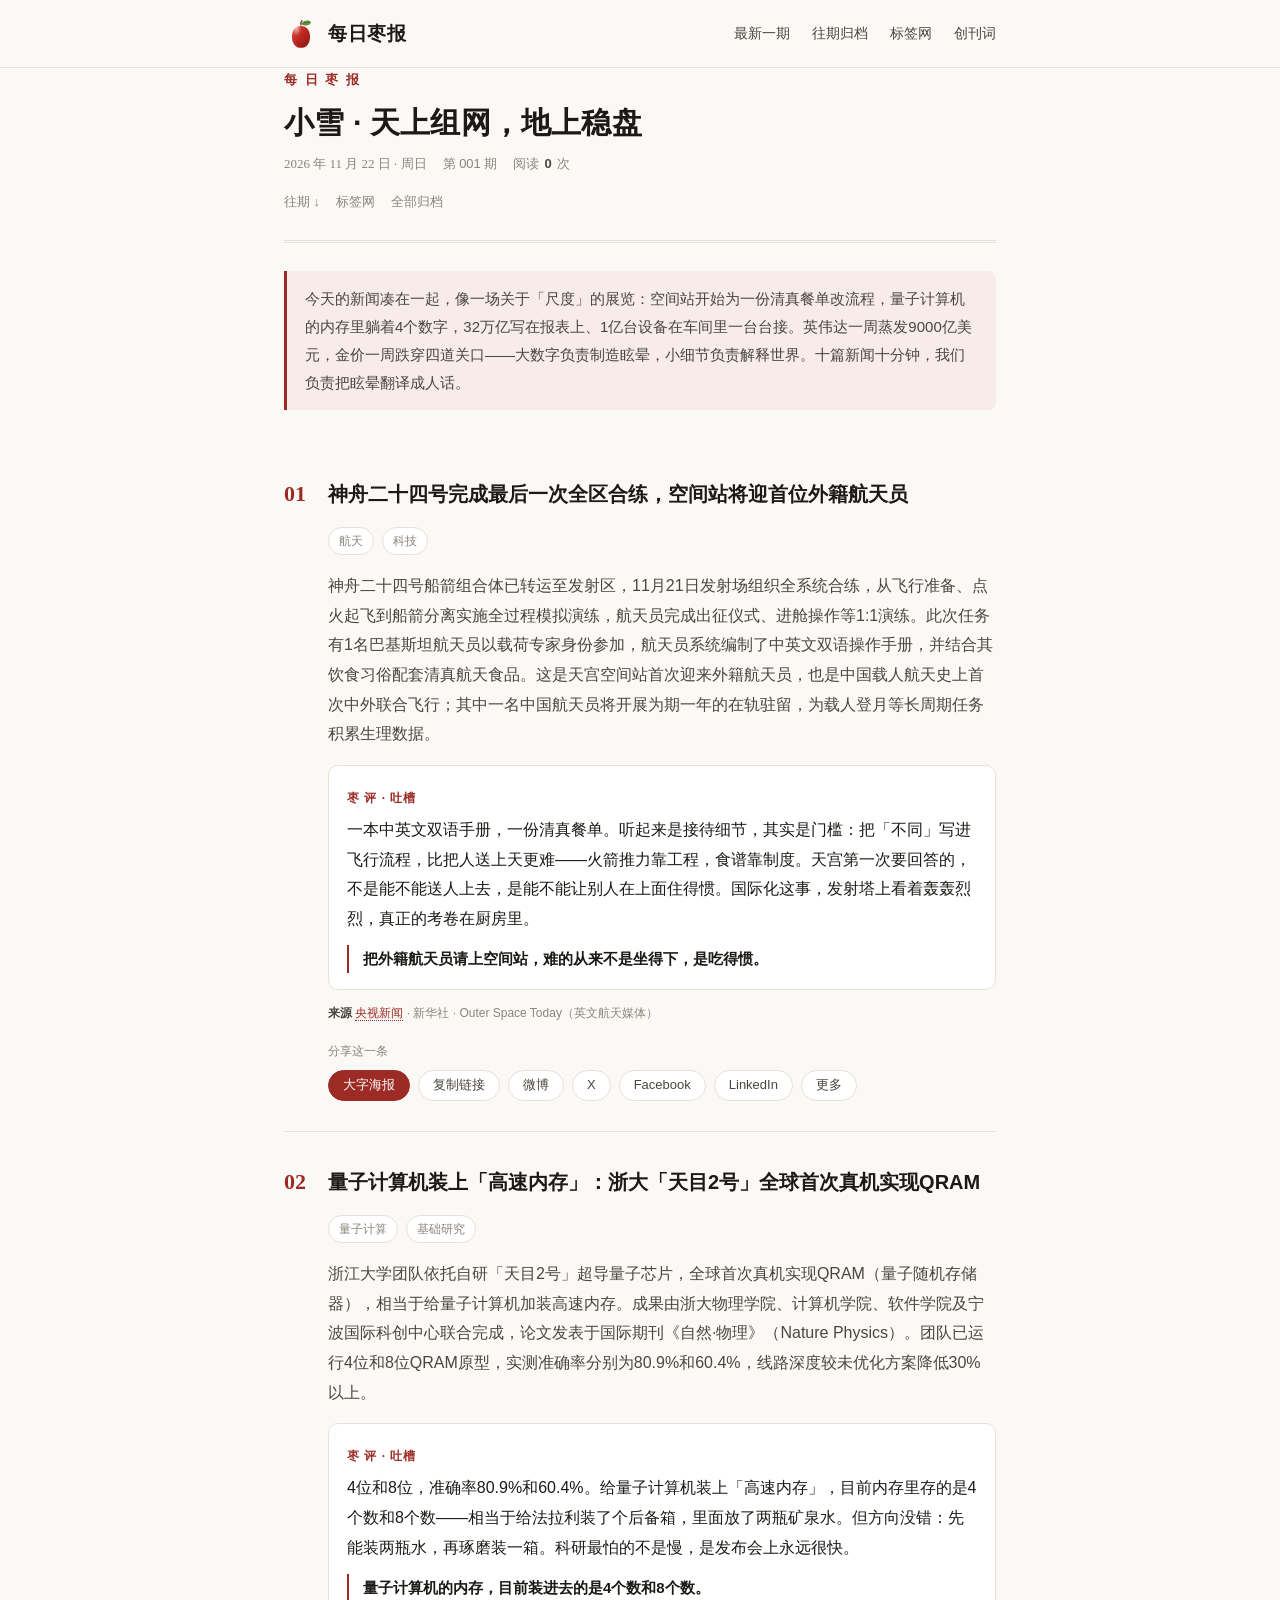
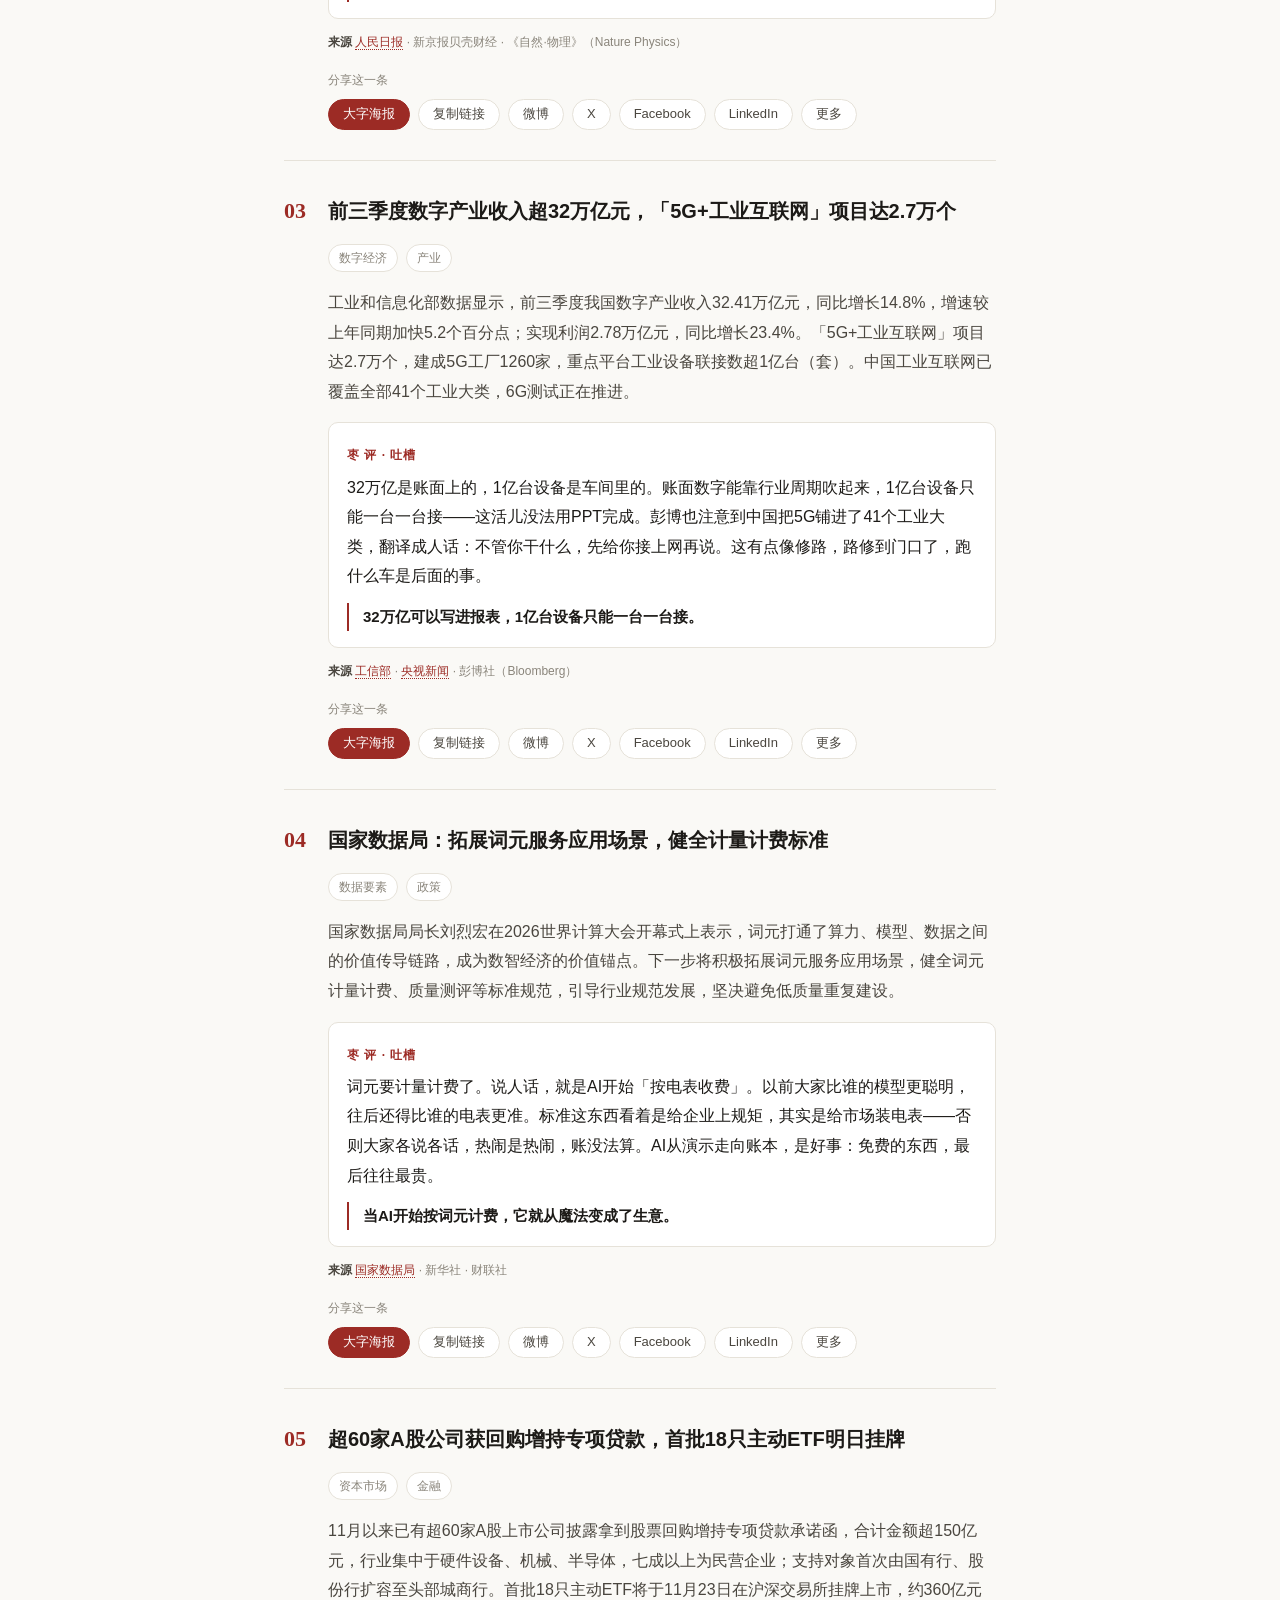
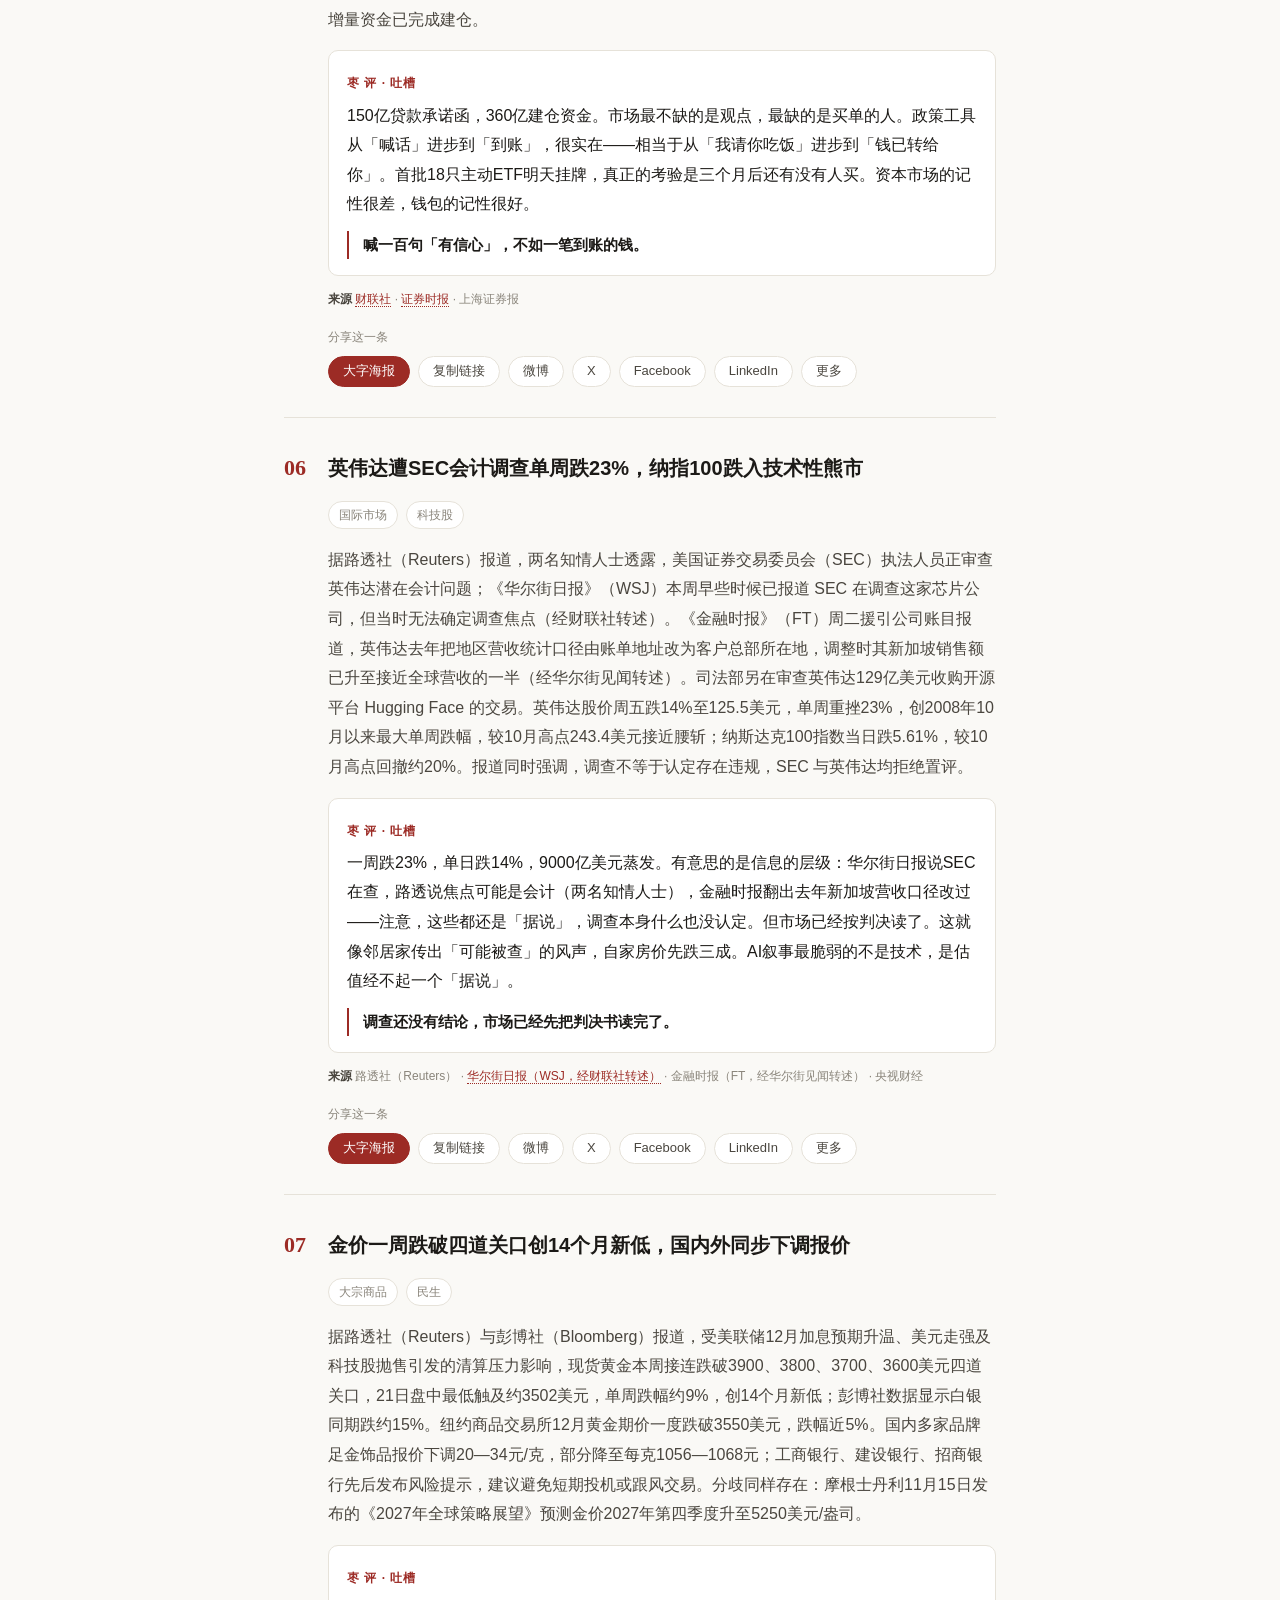
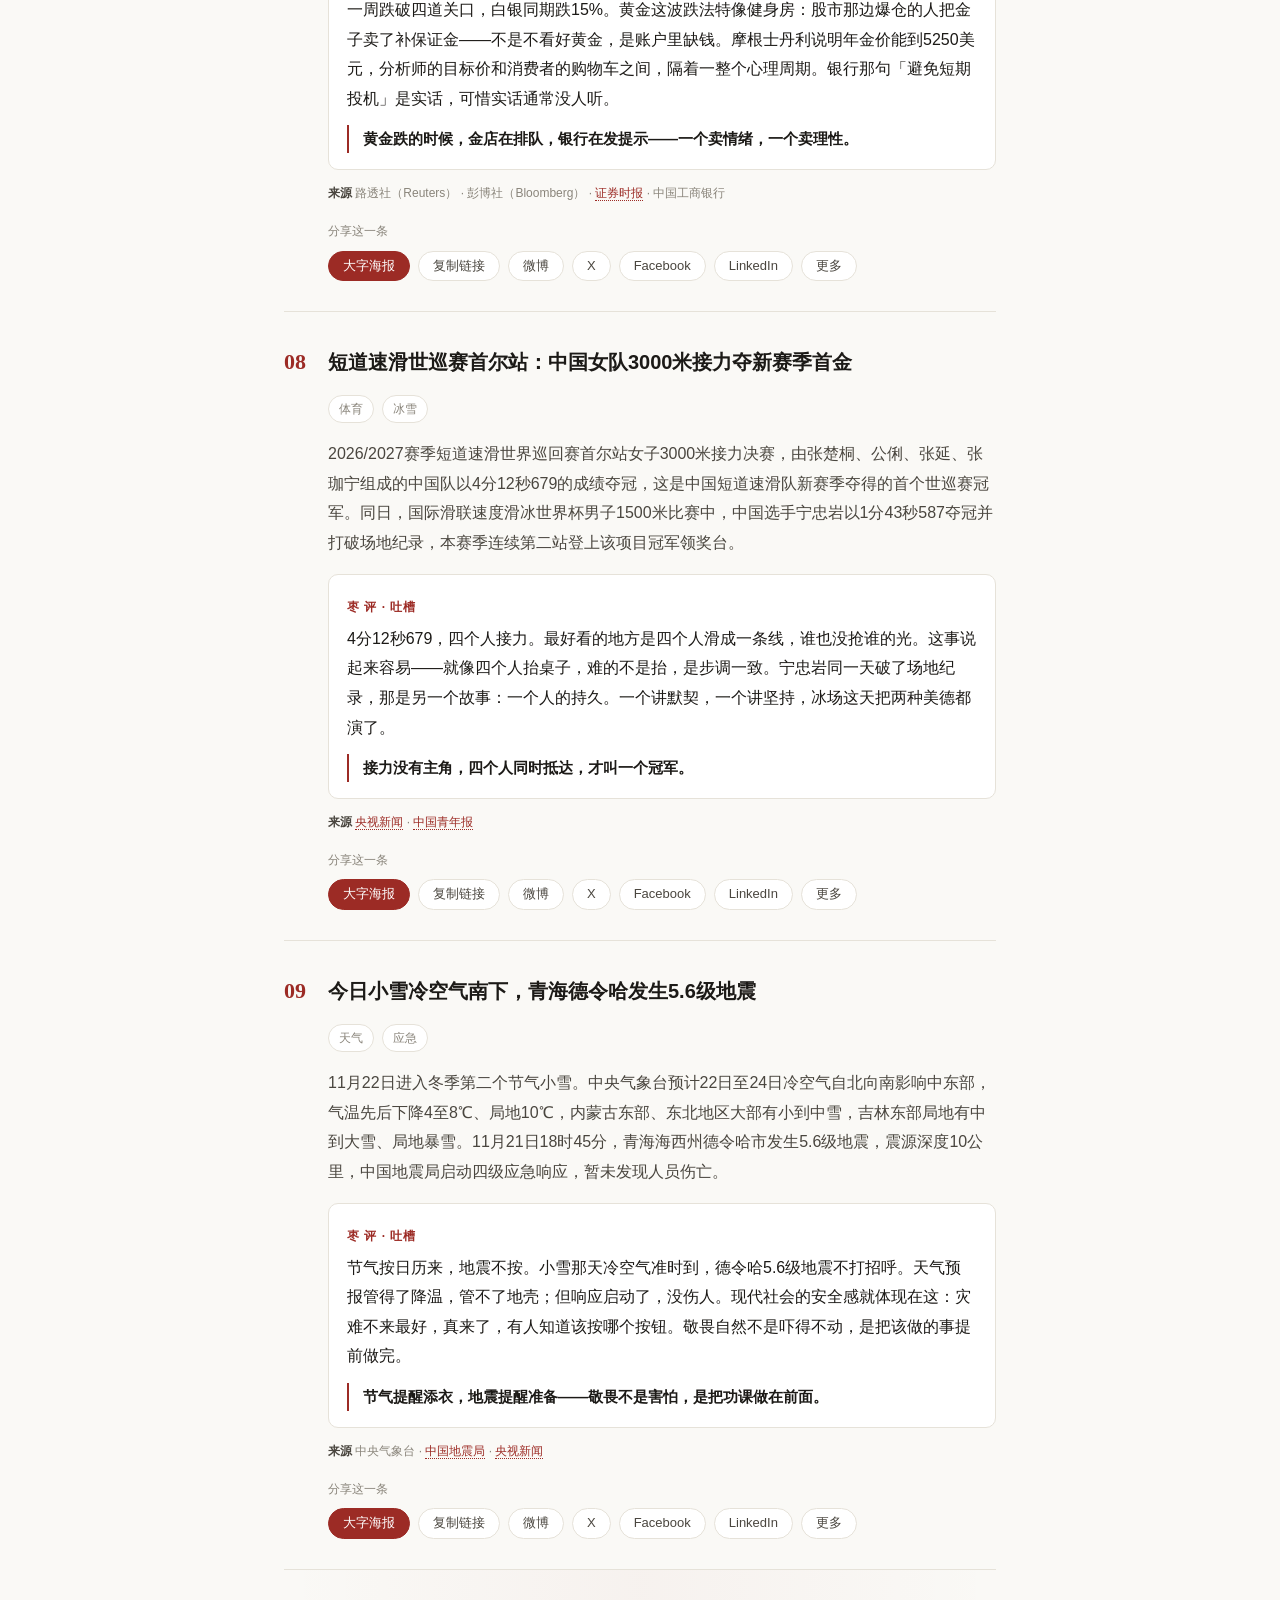
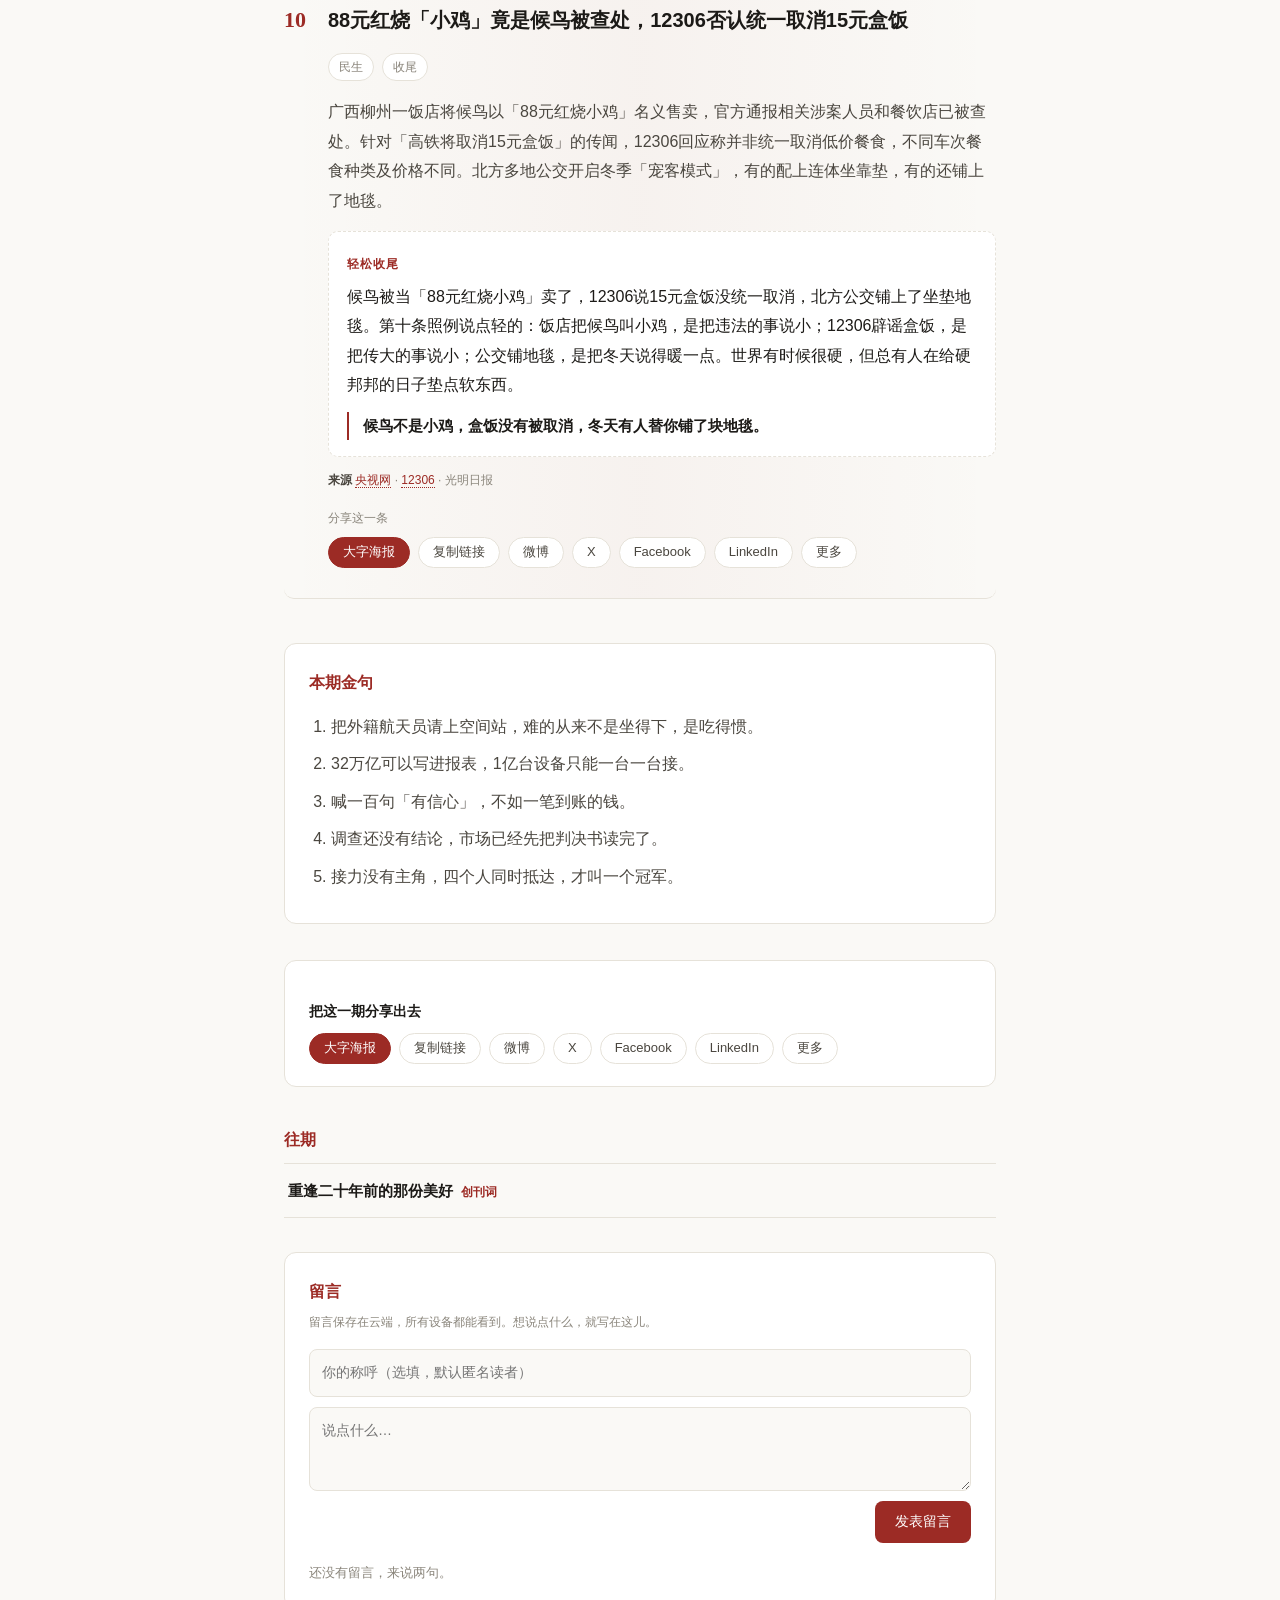
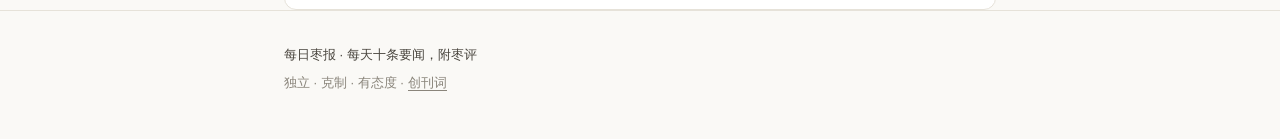
==== commit a0925428: "引入分享模块" ====
--- a/index.html
+++ b/index.html
@@ -35,6 +35,7 @@
   </div>
 </footer>
 
+<script src="assets/share.js"></script>
 <script src="assets/app.js"></script>
 </body>
 </html>
--- a/assets/style.css
+++ b/assets/style.css
@@ -41,15 +41,17 @@
   padding-top: 16px;
   padding-bottom: 16px;
 }
-.brand { display: flex; align-items: center; gap: 10px; }
+.brand { display: flex; align-items: center; gap: 10px; flex: none; }
 .brand-mark {
   display: block;
   width: 34px;
   height: 34px;
   object-fit: contain;
-}
-.brand-text { font-size: 19px; font-weight: 600; letter-spacing: .5px; }
+  flex: none;
+}
+.brand-text { font-size: 19px; font-weight: 600; letter-spacing: .5px; white-space: nowrap; }
 .site-nav { display: flex; gap: 22px; font-size: 14px; color: var(--ink-soft); }
+.site-nav a { white-space: nowrap; }
 .site-nav a:hover { color: var(--accent); }
 
 main { min-height: 60vh; padding-top: 44px; padding-bottom: 72px; }
@@ -129,6 +131,50 @@
 .sources a { color: var(--accent); text-decoration: none; border-bottom: 1px dotted currentColor; }
 .sources a:hover { opacity: .78; }
 
+.share-box { margin-top: 16px; }
+.share-cap { font-size: 12px; color: var(--muted); margin-bottom: 8px; }
+.share-row { display: flex; flex-wrap: wrap; gap: 8px; }
+.sh-btn {
+  font: inherit; font-size: 13px; line-height: 1.3;
+  color: var(--ink-soft); background: var(--surface);
+  border: 1px solid var(--line); border-radius: 999px;
+  padding: 6px 14px; cursor: pointer;
+}
+.sh-btn:hover { border-color: var(--accent); color: var(--accent); }
+.sh-primary { background: var(--accent); border-color: var(--accent); color: #fff; }
+.sh-primary:hover { background: #89251f; border-color: #89251f; color: #fff; }
+.issue-share { margin: 36px 0 0; padding: 22px 24px; background: var(--surface); border: 1px solid var(--line); border-radius: 12px; }
+.issue-share .share-cap { font-size: 14px; font-weight: 600; color: var(--ink); }
+
+.share-overlay {
+  position: fixed; inset: 0; z-index: 100;
+  background: rgba(20, 18, 15, .72);
+  display: flex; align-items: center; justify-content: center;
+  padding: 20px;
+}
+.share-modal {
+  width: 100%; max-width: 420px; max-height: 92vh; overflow: auto;
+  background: var(--bg); border-radius: 16px; padding: 16px;
+  box-shadow: 0 20px 60px rgba(0,0,0,.3);
+}
+.share-modal-hd { display: flex; align-items: center; justify-content: space-between; margin-bottom: 12px; }
+.share-modal-hd b { font-size: 15px; }
+.share-x { background: none; border: 0; font-size: 18px; color: var(--muted); cursor: pointer; padding: 2px 8px; }
+.share-poster { display: block; width: 100%; border-radius: 10px; }
+.share-hint { font-size: 12px; color: var(--muted); text-align: center; margin: 12px 0 14px; }
+.share-modal-ft { display: flex; gap: 10px; }
+.share-modal-ft a, .share-modal-ft button {
+  flex: 1; text-align: center; font: inherit; font-size: 14px;
+  padding: 9px 12px; border-radius: 8px; cursor: pointer; text-decoration: none;
+}
+.sh-dl { background: var(--accent); color: #fff; border: 1px solid var(--accent); }
+.sh-close { background: var(--surface); color: var(--ink-soft); border: 1px solid var(--line); }
+.sh-toast {
+  position: fixed; left: 50%; bottom: 36px; transform: translateX(-50%);
+  background: var(--ink); color: #fff; font-size: 14px;
+  padding: 10px 18px; border-radius: 8px; z-index: 200;
+}
+
 .education { margin: 44px 0 0; padding: 24px; background: var(--surface); border: 1px solid var(--line); border-left: 3px solid var(--accent); border-radius: 12px; }
 .education h2 { font-size: 16px; margin: 0 0 18px; color: var(--accent); }
 .edu-item { padding: 14px 0; border-bottom: 1px dashed var(--line); }
@@ -146,7 +192,11 @@
 
 .past-issues { margin: 38px 0 0; }
 .past-issues h2 { font-size: 16px; margin: 0 0 8px; color: var(--accent); }
-.past-issues .archive-list { border-top: 1px solid var(--line); }
+.past-list { list-style: none; padding: 0; margin: 0; border-top: 1px solid var(--line); }
+.past-list li { border-bottom: 1px solid var(--line); }
+.past-list a { display: block; padding: 12px 4px; }
+.past-list .a-title { font-weight: 600; font-size: 15px; }
+.past-list .a-date { font-family: Georgia, serif; color: var(--muted); font-size: 12px; margin-left: 8px; white-space: nowrap; }
 .past-issues .manifesto-entry .a-date { color: var(--accent); font-weight: 600; }
 .nav-jump {
   background: none; border: 0; padding: 0; font: inherit;
@@ -226,4 +276,6 @@
   .issue-title { font-size: 24px; }
   .a-date { width: auto; }
   .archive-list a { flex-direction: column; gap: 4px; }
-}
+  .header-inner { flex-direction: column; align-items: stretch; gap: 10px; padding-top: 12px; padding-bottom: 10px; }
+  .site-nav { justify-content: space-between; gap: 10px; font-size: 13px; }
+}
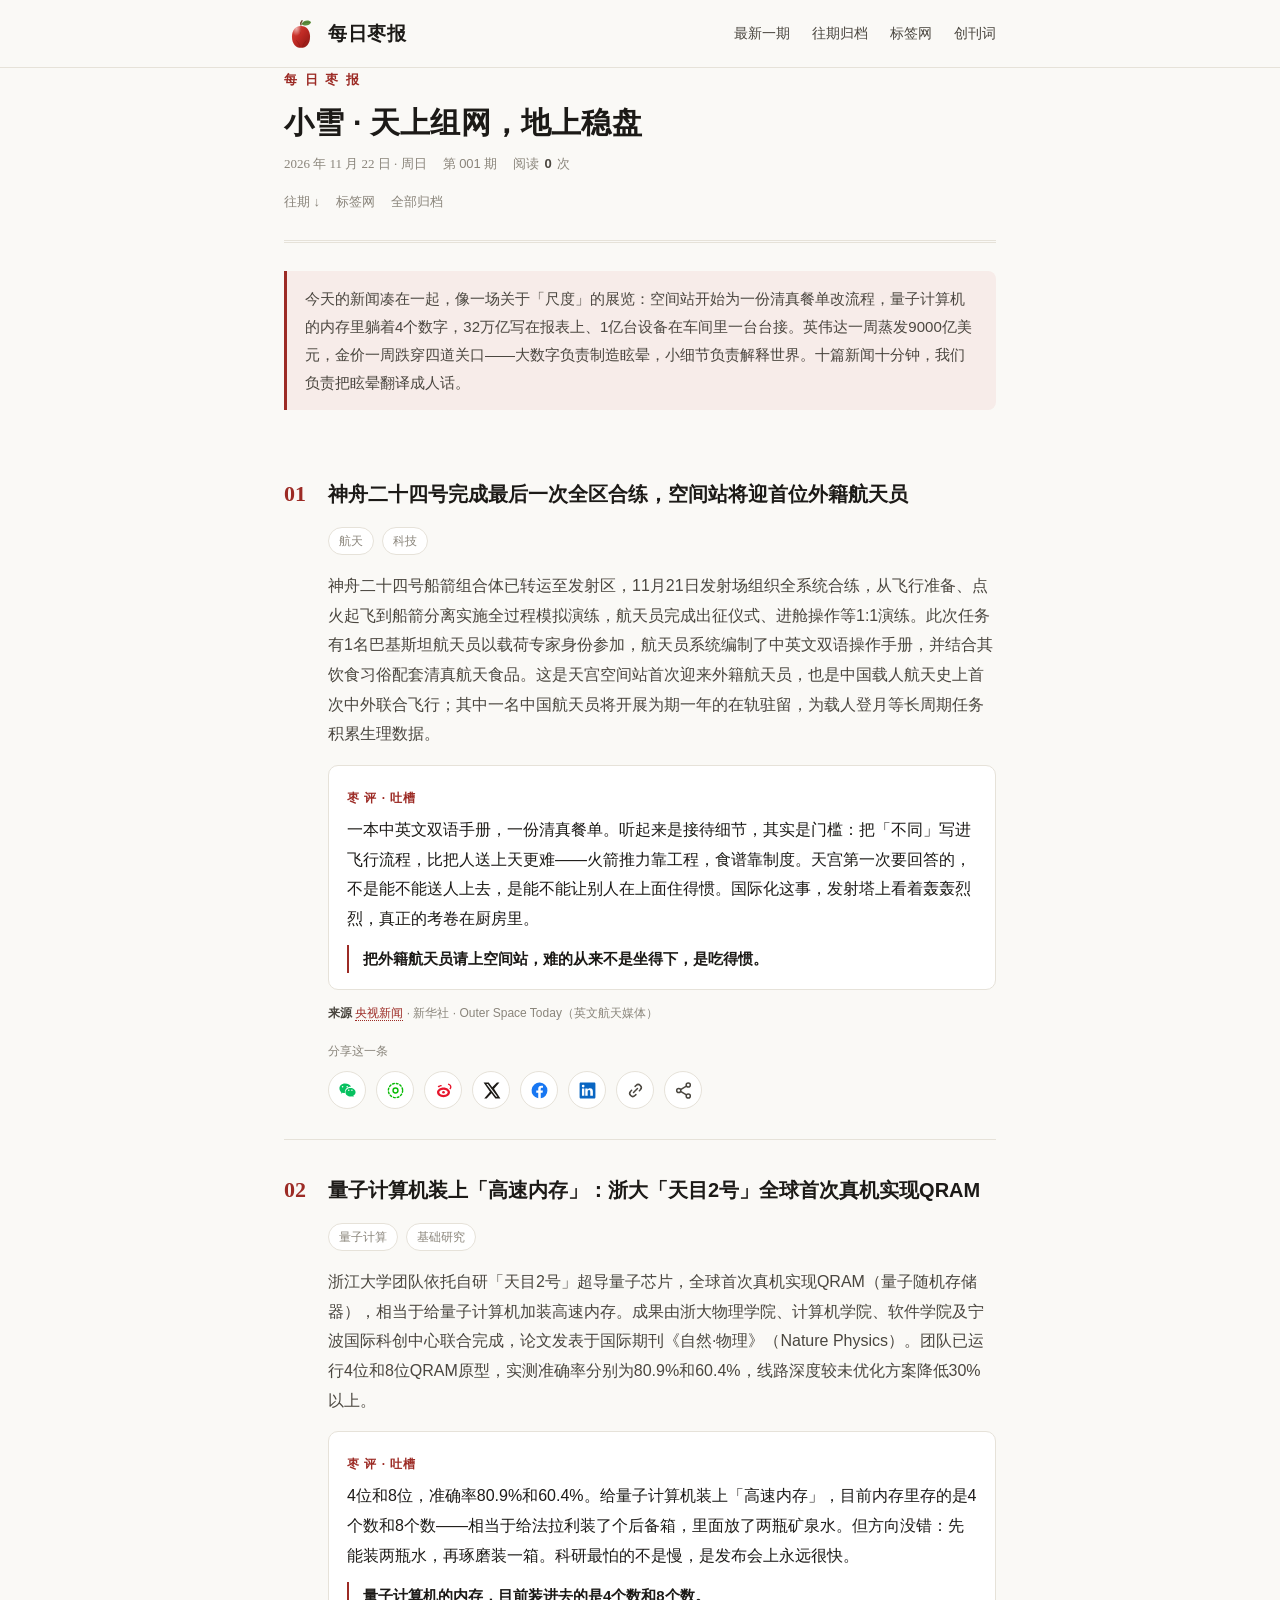
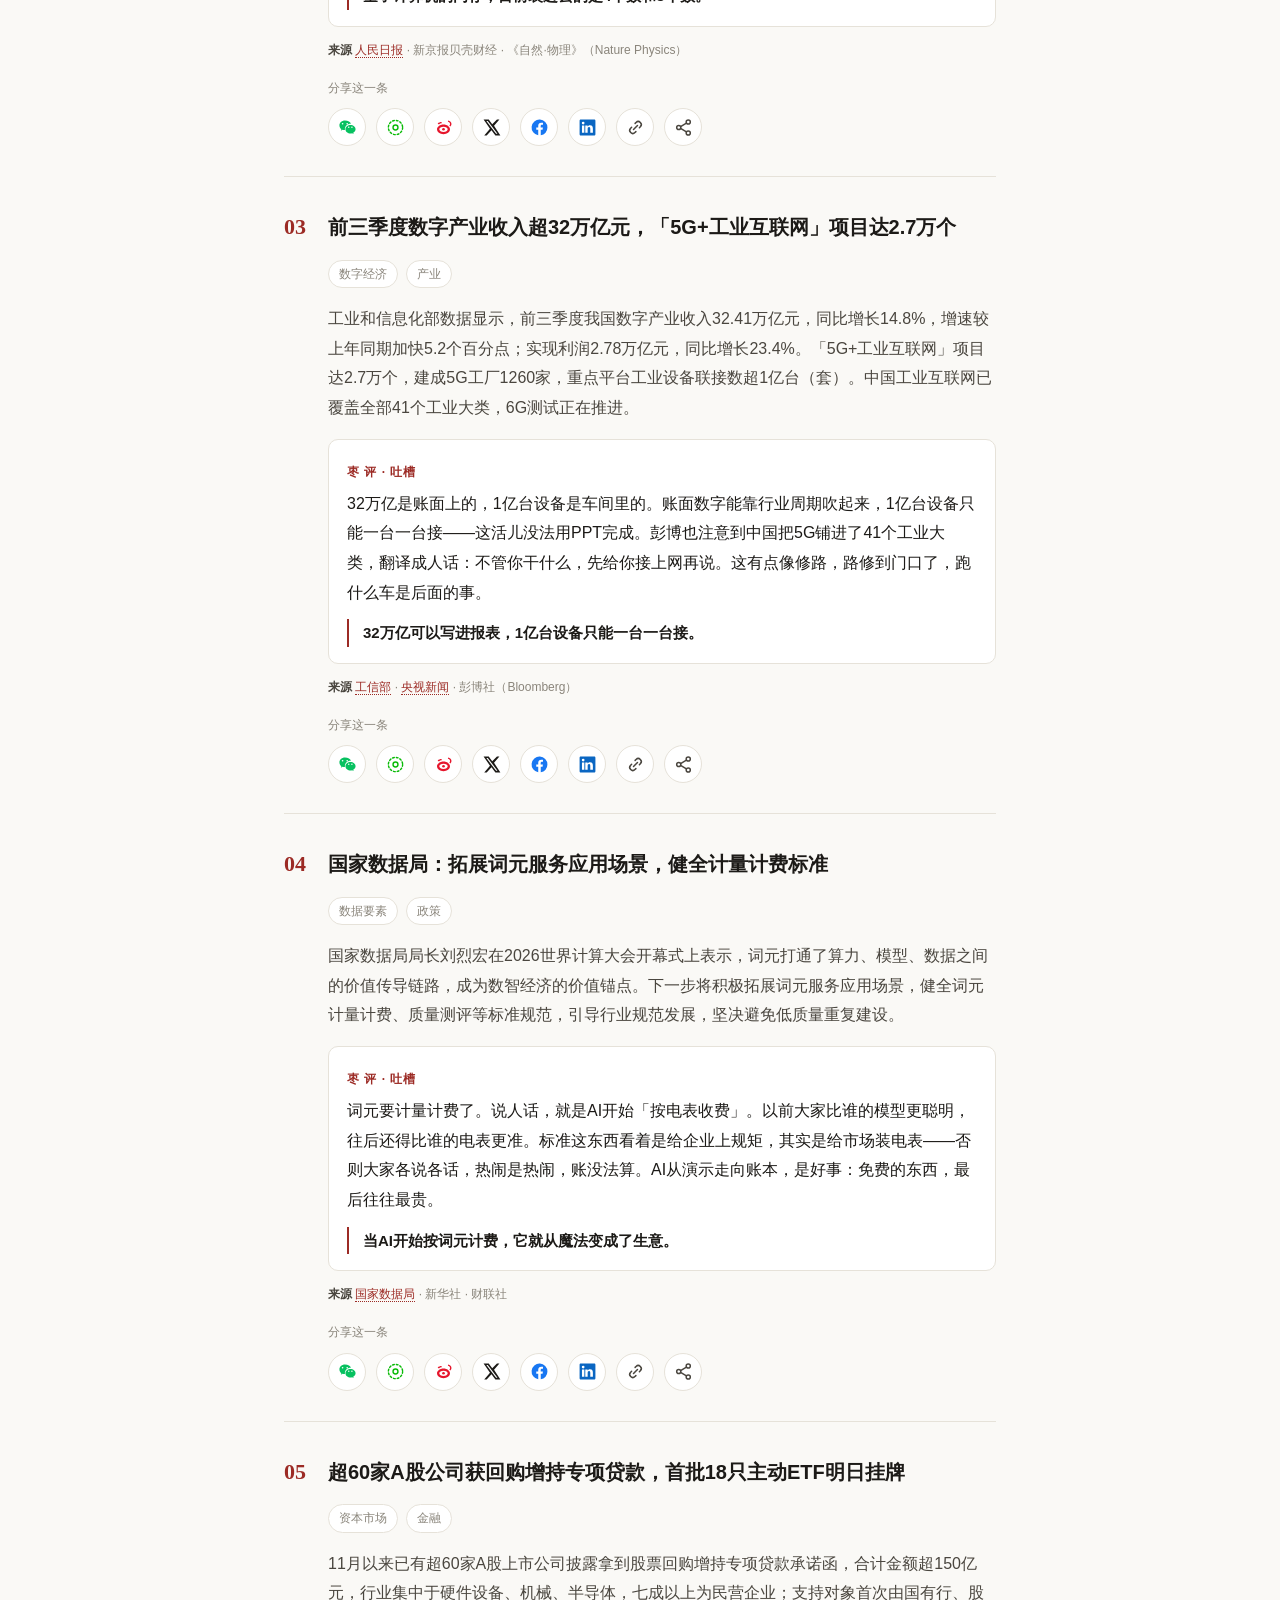
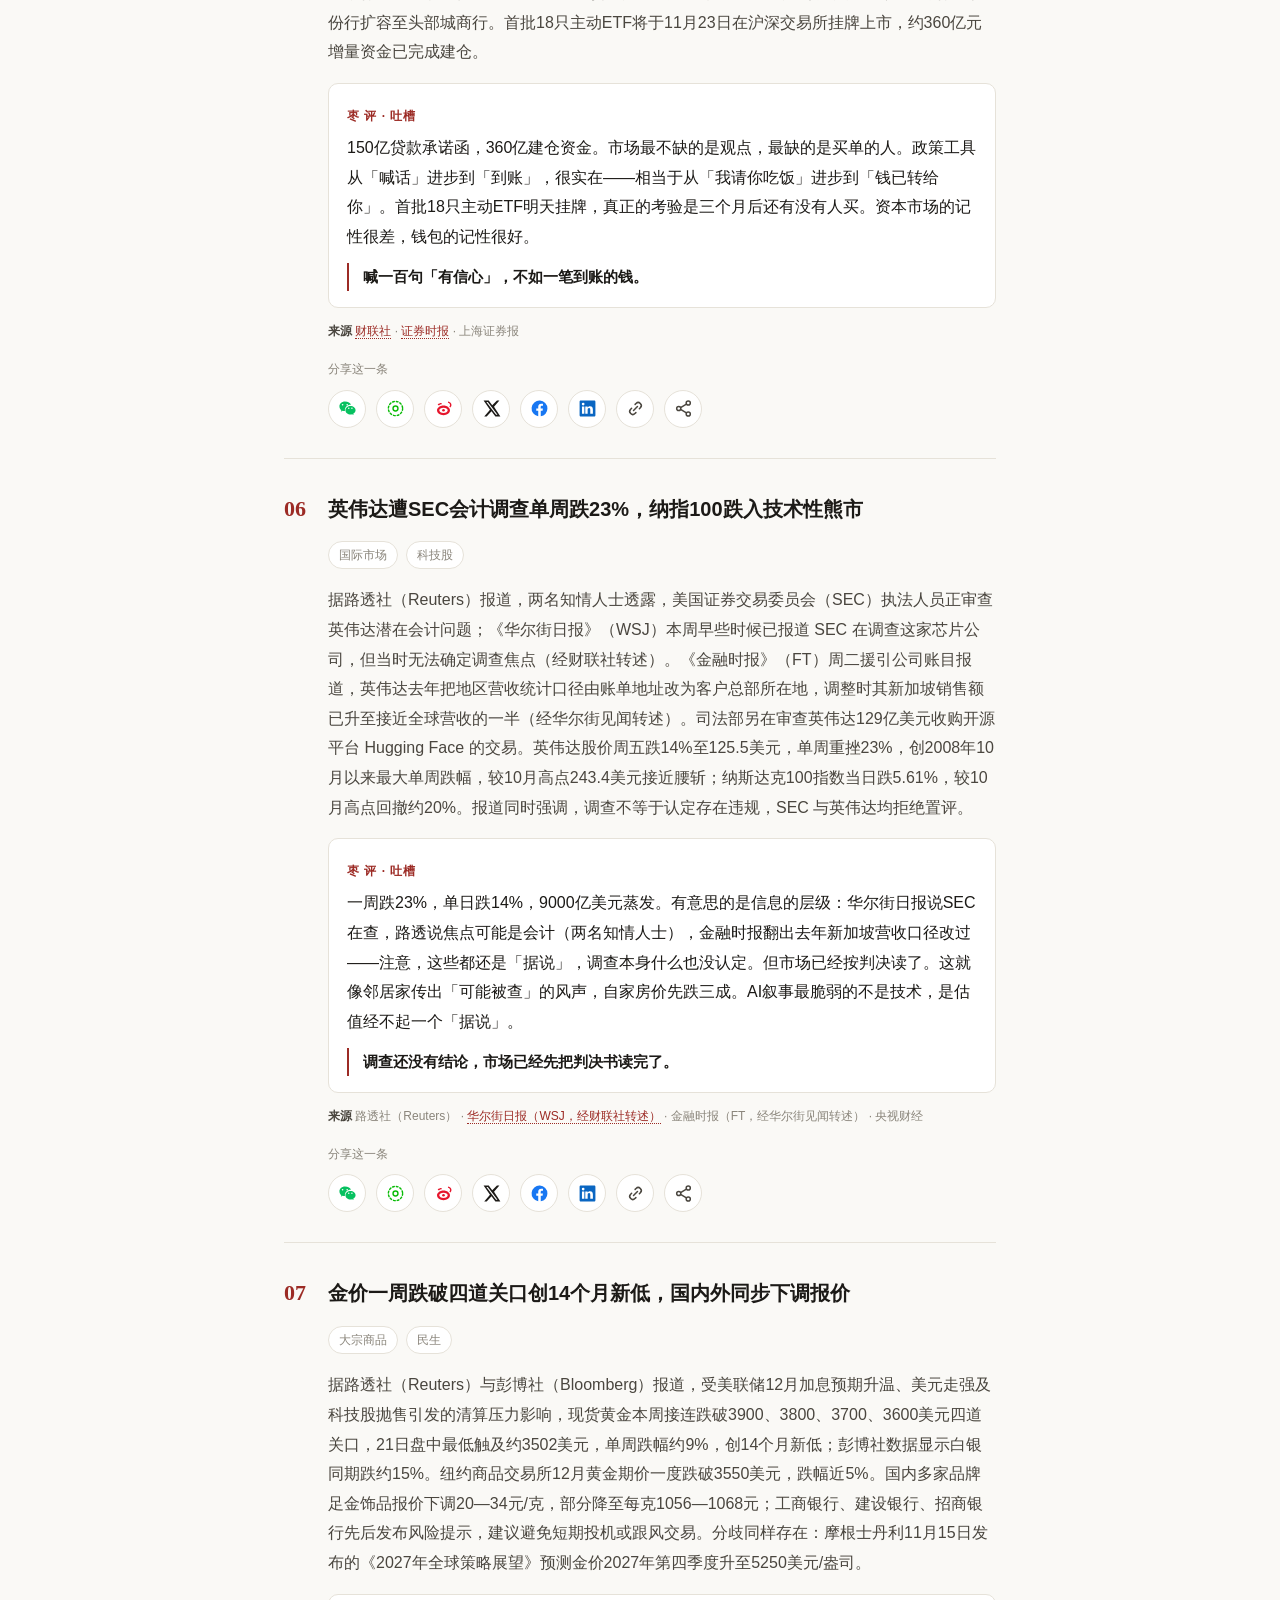
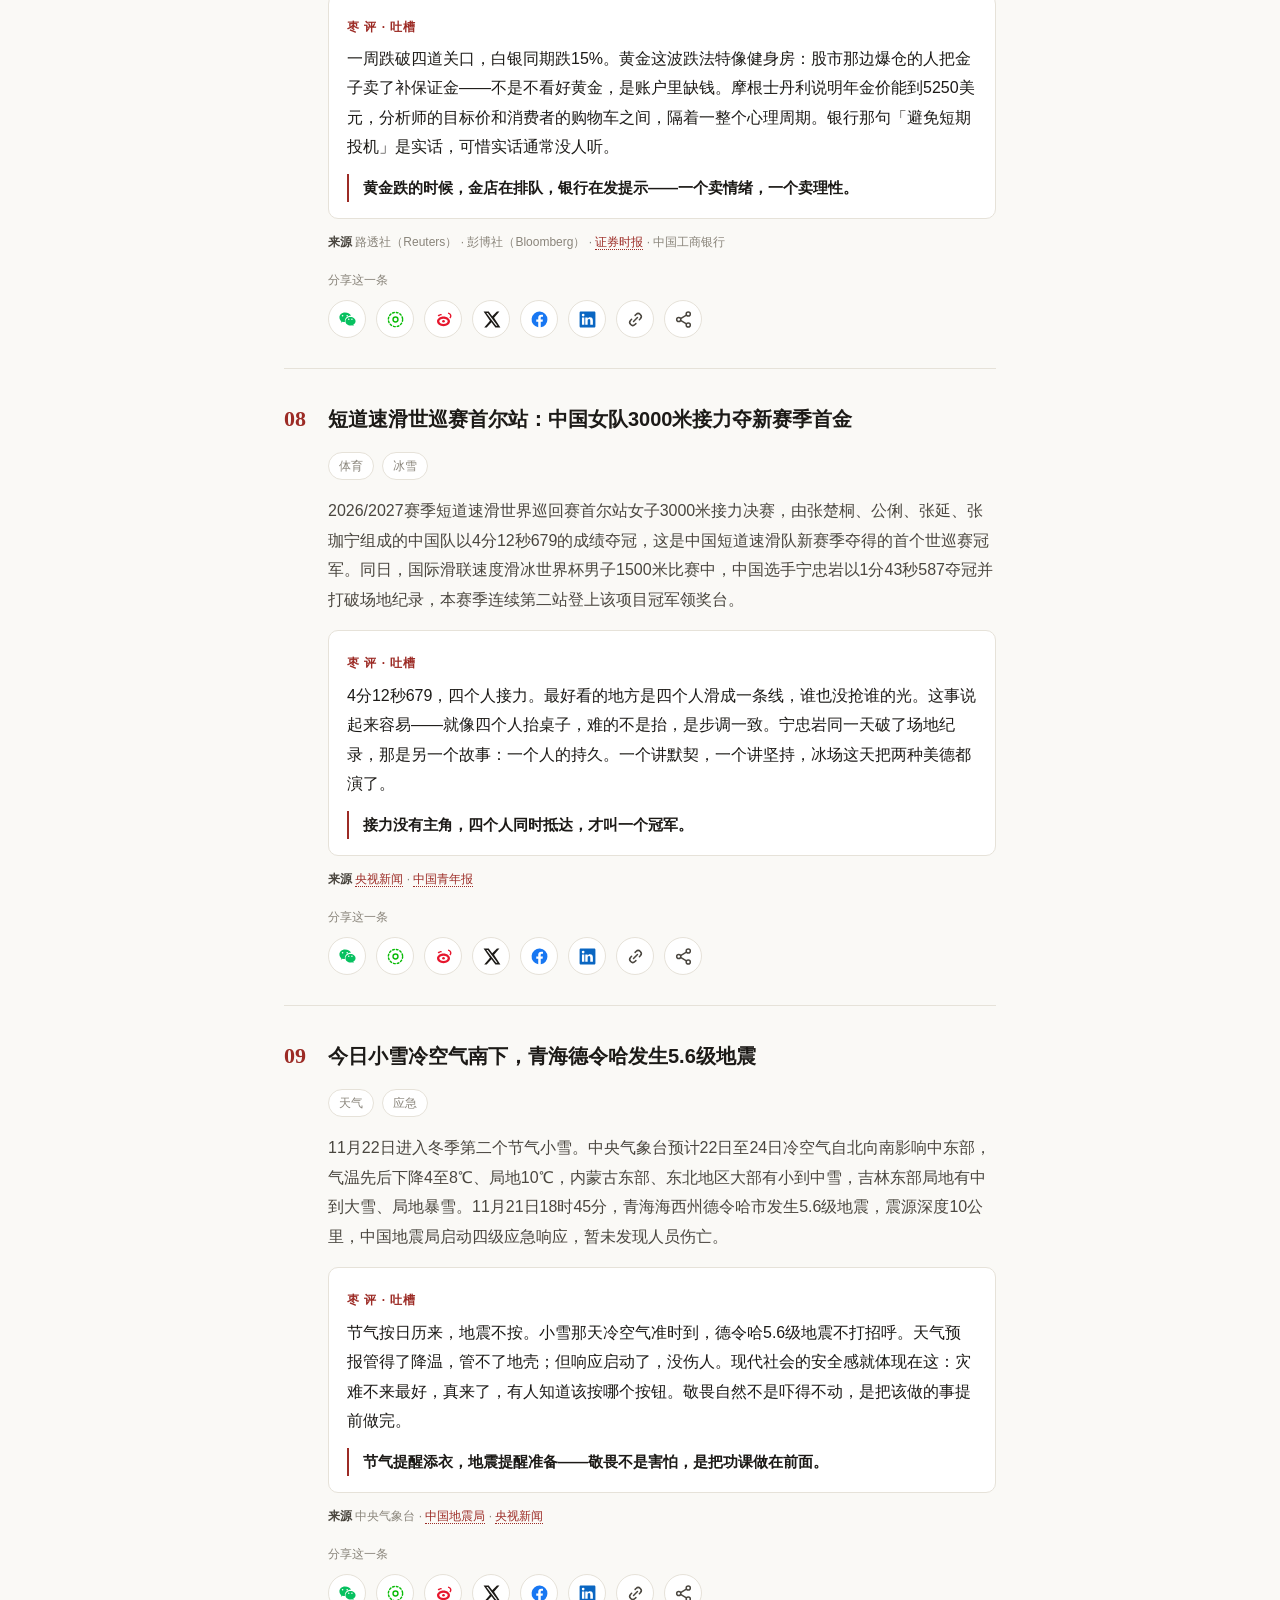
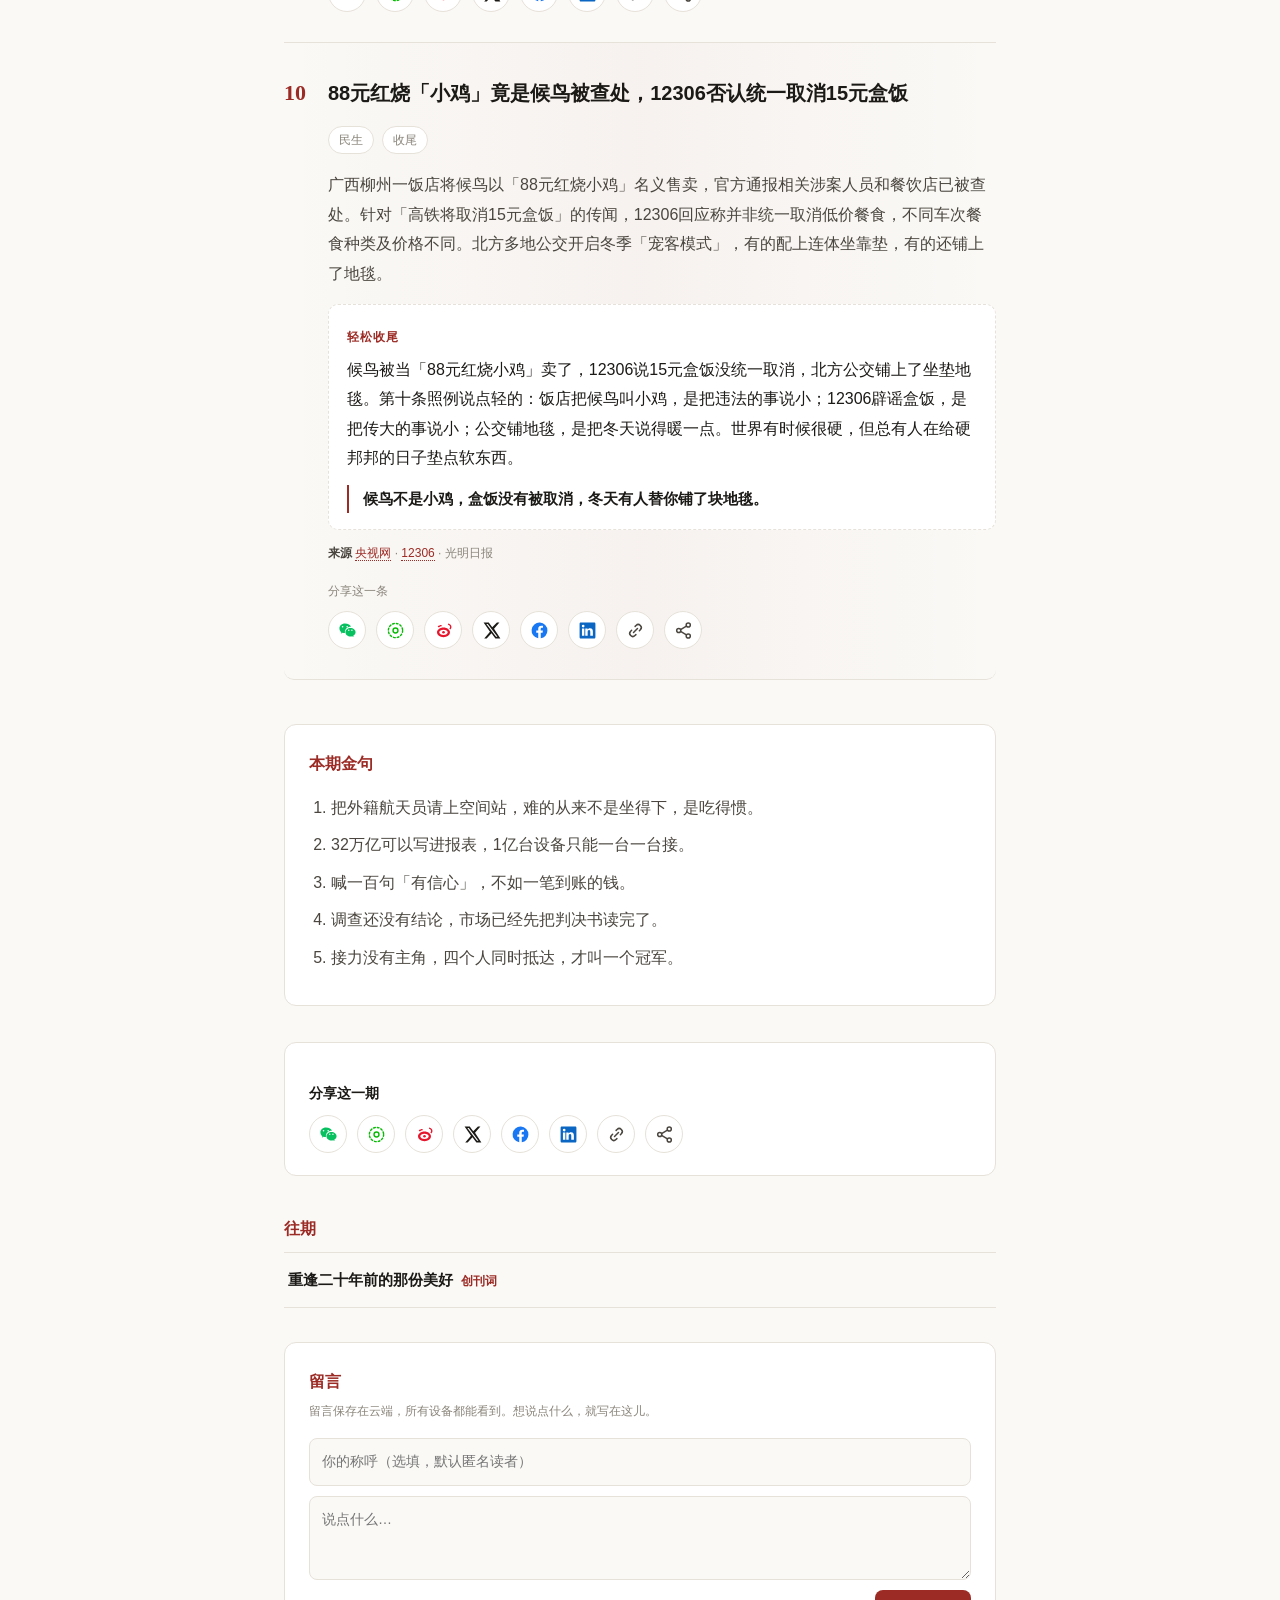
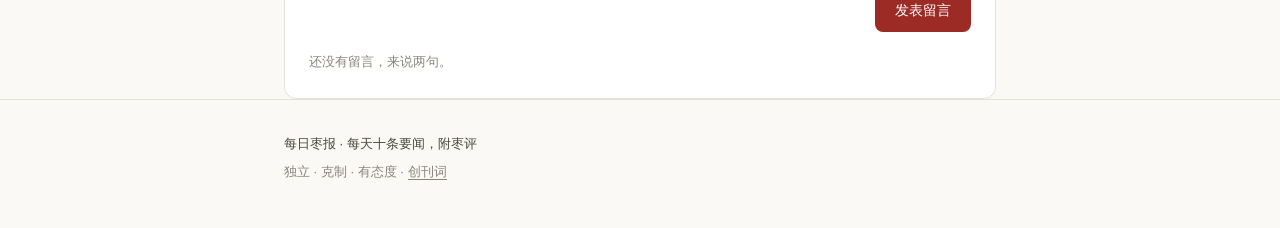
==== commit 8f4f2ce0: "全站 og/twitter 卡片元信息" ====
--- a/index.html
+++ b/index.html
@@ -4,6 +4,16 @@
 <meta charset="UTF-8">
 <meta name="viewport" content="width=device-width, initial-scale=1.0">
 <meta name="description" content="每日枣报——每天十条要闻，附枣评。独立、克制、有态度。">
+<meta property="og:type" content="website">
+<meta property="og:site_name" content="每日枣报">
+<meta property="og:title" content="每日枣报 · 每天十条要闻，附枣评">
+<meta property="og:description" content="独立、克制、有态度。每天十条要闻，犀利枣评与金句。">
+<meta property="og:image" content="https://zaobao.sdgzu.edu.kg/assets/cover.png">
+<meta property="og:url" content="https://zaobao.sdgzu.edu.kg/">
+<meta name="twitter:card" content="summary_large_image">
+<meta name="twitter:title" content="每日枣报 · 每天十条要闻，附枣评">
+<meta name="twitter:description" content="独立、克制、有态度。每天十条要闻，犀利枣评与金句。">
+<meta name="twitter:image" content="https://zaobao.sdgzu.edu.kg/assets/cover.png">
 <title>每日枣报</title>
 <link rel="icon" type="image/svg+xml" href="assets/zao.svg">
 <link rel="stylesheet" href="assets/style.css">
--- a/assets/style.css
+++ b/assets/style.css
@@ -132,17 +132,31 @@
 .sources a:hover { opacity: .78; }
 
 .share-box { margin-top: 16px; }
-.share-cap { font-size: 12px; color: var(--muted); margin-bottom: 8px; }
-.share-row { display: flex; flex-wrap: wrap; gap: 8px; }
-.sh-btn {
-  font: inherit; font-size: 13px; line-height: 1.3;
-  color: var(--ink-soft); background: var(--surface);
-  border: 1px solid var(--line); border-radius: 999px;
-  padding: 6px 14px; cursor: pointer;
-}
-.sh-btn:hover { border-color: var(--accent); color: var(--accent); }
-.sh-primary { background: var(--accent); border-color: var(--accent); color: #fff; }
-.sh-primary:hover { background: #89251f; border-color: #89251f; color: #fff; }
+.share-cap { font-size: 12px; color: var(--muted); margin-bottom: 9px; }
+.share-row { display: flex; flex-wrap: wrap; gap: 10px; align-items: center; }
+.sh-ico {
+  width: 38px; height: 38px; flex: none; padding: 0;
+  display: inline-flex; align-items: center; justify-content: center;
+  font: inherit; line-height: 1; color: var(--ink-soft);
+  background: var(--surface); border: 1px solid var(--line);
+  border-radius: 50%; cursor: pointer;
+  transition: transform .12s ease, box-shadow .12s ease, border-color .12s ease;
+}
+.sh-ico svg { width: 19px; height: 19px; display: block; }
+.sh-ico:hover { transform: translateY(-2px); box-shadow: 0 4px 12px rgba(0,0,0,.08); }
+.sh-ico:active { transform: translateY(0); }
+.sh-wechat { color: #07c160; }
+.sh-moments { color: #09bb07; }
+.sh-weibo { color: #e6162d; }
+.sh-x { color: var(--ink); }
+.sh-facebook { color: #1877f2; }
+.sh-linkedin { color: #0a66c2; }
+.sh-copy { color: var(--ink-soft); }
+.sh-system { color: var(--ink-soft); }
+.sh-wechat:hover, .sh-moments:hover { border-color: #07c160; }
+.sh-weibo:hover { border-color: #e6162d; }
+.sh-facebook:hover { border-color: #1877f2; }
+.sh-linkedin:hover { border-color: #0a66c2; }
 .issue-share { margin: 36px 0 0; padding: 22px 24px; background: var(--surface); border: 1px solid var(--line); border-radius: 12px; }
 .issue-share .share-cap { font-size: 14px; font-weight: 600; color: var(--ink); }
 
@@ -150,29 +164,60 @@
   position: fixed; inset: 0; z-index: 100;
   background: rgba(20, 18, 15, .72);
   display: flex; align-items: center; justify-content: center;
-  padding: 20px;
-}
-.share-modal {
-  width: 100%; max-width: 420px; max-height: 92vh; overflow: auto;
-  background: var(--bg); border-radius: 16px; padding: 16px;
+  padding: 16px 18px;
+}
+.wx-guide {
+  align-self: flex-start; margin-left: auto; margin-top: 4px; text-align: center; color: #fff;
+  background: rgba(28, 26, 23, .96); border-radius: 14px;
+  padding: 20px 22px 18px; max-width: 260px;
+  box-shadow: 0 16px 44px rgba(0,0,0,.35);
+}
+.wx-guide-arrow { font-size: 34px; line-height: 1; color: #07c160; margin-bottom: 6px; }
+.wx-guide p { font-size: 14px; line-height: 1.7; margin: 0 0 14px; }
+.wx-guide p b { color: #07c160; }
+.wx-guide .sh-close, .wx-guide .sh-dl { color: #fff; background: rgba(255,255,255,.12); border: 1px solid rgba(255,255,255,.28); }
+.wx-guide .sh-dl { background: #07c160; border-color: #07c160; margin-bottom: 8px; }
+.sh-close { font: inherit; font-size: 13px; padding: 8px 18px; border-radius: 8px; cursor: pointer; background: var(--surface); color: var(--ink-soft); border: 1px solid var(--line); }
+.sh-dl { font: inherit; font-size: 13px; padding: 8px 18px; border-radius: 8px; cursor: pointer; background: var(--accent); color: #fff; border: 1px solid var(--accent); }
+
+/* 微信 / 朋友圈分享卡预览与分步指引 */
+.wx-sheet {
+  width: 100%; max-width: 400px; max-height: 92vh; overflow: auto;
+  background: var(--bg); border-radius: 16px; padding: 18px 18px 20px;
   box-shadow: 0 20px 60px rgba(0,0,0,.3);
 }
-.share-modal-hd { display: flex; align-items: center; justify-content: space-between; margin-bottom: 12px; }
-.share-modal-hd b { font-size: 15px; }
-.share-x { background: none; border: 0; font-size: 18px; color: var(--muted); cursor: pointer; padding: 2px 8px; }
-.share-poster { display: block; width: 100%; border-radius: 10px; }
-.share-hint { font-size: 12px; color: var(--muted); text-align: center; margin: 12px 0 14px; }
-.share-modal-ft { display: flex; gap: 10px; }
-.share-modal-ft a, .share-modal-ft button {
-  flex: 1; text-align: center; font: inherit; font-size: 14px;
-  padding: 9px 12px; border-radius: 8px; cursor: pointer; text-decoration: none;
-}
-.sh-dl { background: var(--accent); color: #fff; border: 1px solid var(--accent); }
-.sh-close { background: var(--surface); color: var(--ink-soft); border: 1px solid var(--line); }
+.wx-sheet-hd { display: flex; align-items: center; gap: 12px; margin-bottom: 16px; }
+.wx-sheet-ico {
+  width: 40px; height: 40px; flex: none; border-radius: 50%;
+  display: inline-flex; align-items: center; justify-content: center;
+  background: #fff; border: 1px solid var(--line);
+}
+.wx-sheet-ico svg { width: 22px; height: 22px; display: block; }
+.wx-sheet-hd > div { flex: 1; min-width: 0; }
+.wx-sheet-hd b { display: block; font-size: 15px; color: var(--ink); }
+.wx-sheet-hd small { display: block; font-size: 12px; color: var(--muted); margin-top: 2px; }
+.share-x { background: none; border: 0; font-size: 22px; color: var(--muted); cursor: pointer; padding: 0 4px; }
+.wx-card {
+  display: flex; gap: 12px; align-items: stretch;
+  background: #fff; border: 1px solid var(--line); border-radius: 10px;
+  padding: 10px; margin-bottom: 16px;
+}
+.wx-card img { width: 84px; height: 84px; flex: none; object-fit: cover; border-radius: 6px; background: var(--accent-soft); }
+.wx-card-txt { min-width: 0; display: flex; flex-direction: column; justify-content: center; }
+.wx-card-txt b { font-size: 14px; line-height: 1.4; color: var(--ink); display: -webkit-box; -webkit-line-clamp: 2; -webkit-box-orient: vertical; overflow: hidden; }
+.wx-card-txt span { font-size: 12px; line-height: 1.5; color: var(--ink-soft); margin-top: 4px; display: -webkit-box; -webkit-line-clamp: 2; -webkit-box-orient: vertical; overflow: hidden; }
+.wx-card-txt em { font-size: 11px; color: var(--muted); font-style: normal; margin-top: 5px; }
+.wx-steps { margin-bottom: 18px; }
+.wx-steps > span { font-size: 12px; font-weight: 600; color: var(--accent); }
+.wx-steps ol { margin: 8px 0 0; padding-left: 20px; }
+.wx-steps li { font-size: 13px; line-height: 1.9; color: var(--ink-soft); }
+.wx-steps li b { color: #07c160; }
+.wx-actions { display: flex; gap: 10px; }
+.wx-actions button { flex: 1; }
 .sh-toast {
   position: fixed; left: 50%; bottom: 36px; transform: translateX(-50%);
   background: var(--ink); color: #fff; font-size: 14px;
-  padding: 10px 18px; border-radius: 8px; z-index: 200;
+  padding: 10px 18px; border-radius: 8px; z-index: 200; max-width: 86vw; text-align: center;
 }
 
 .education { margin: 44px 0 0; padding: 24px; background: var(--surface); border: 1px solid var(--line); border-left: 3px solid var(--accent); border-radius: 12px; }
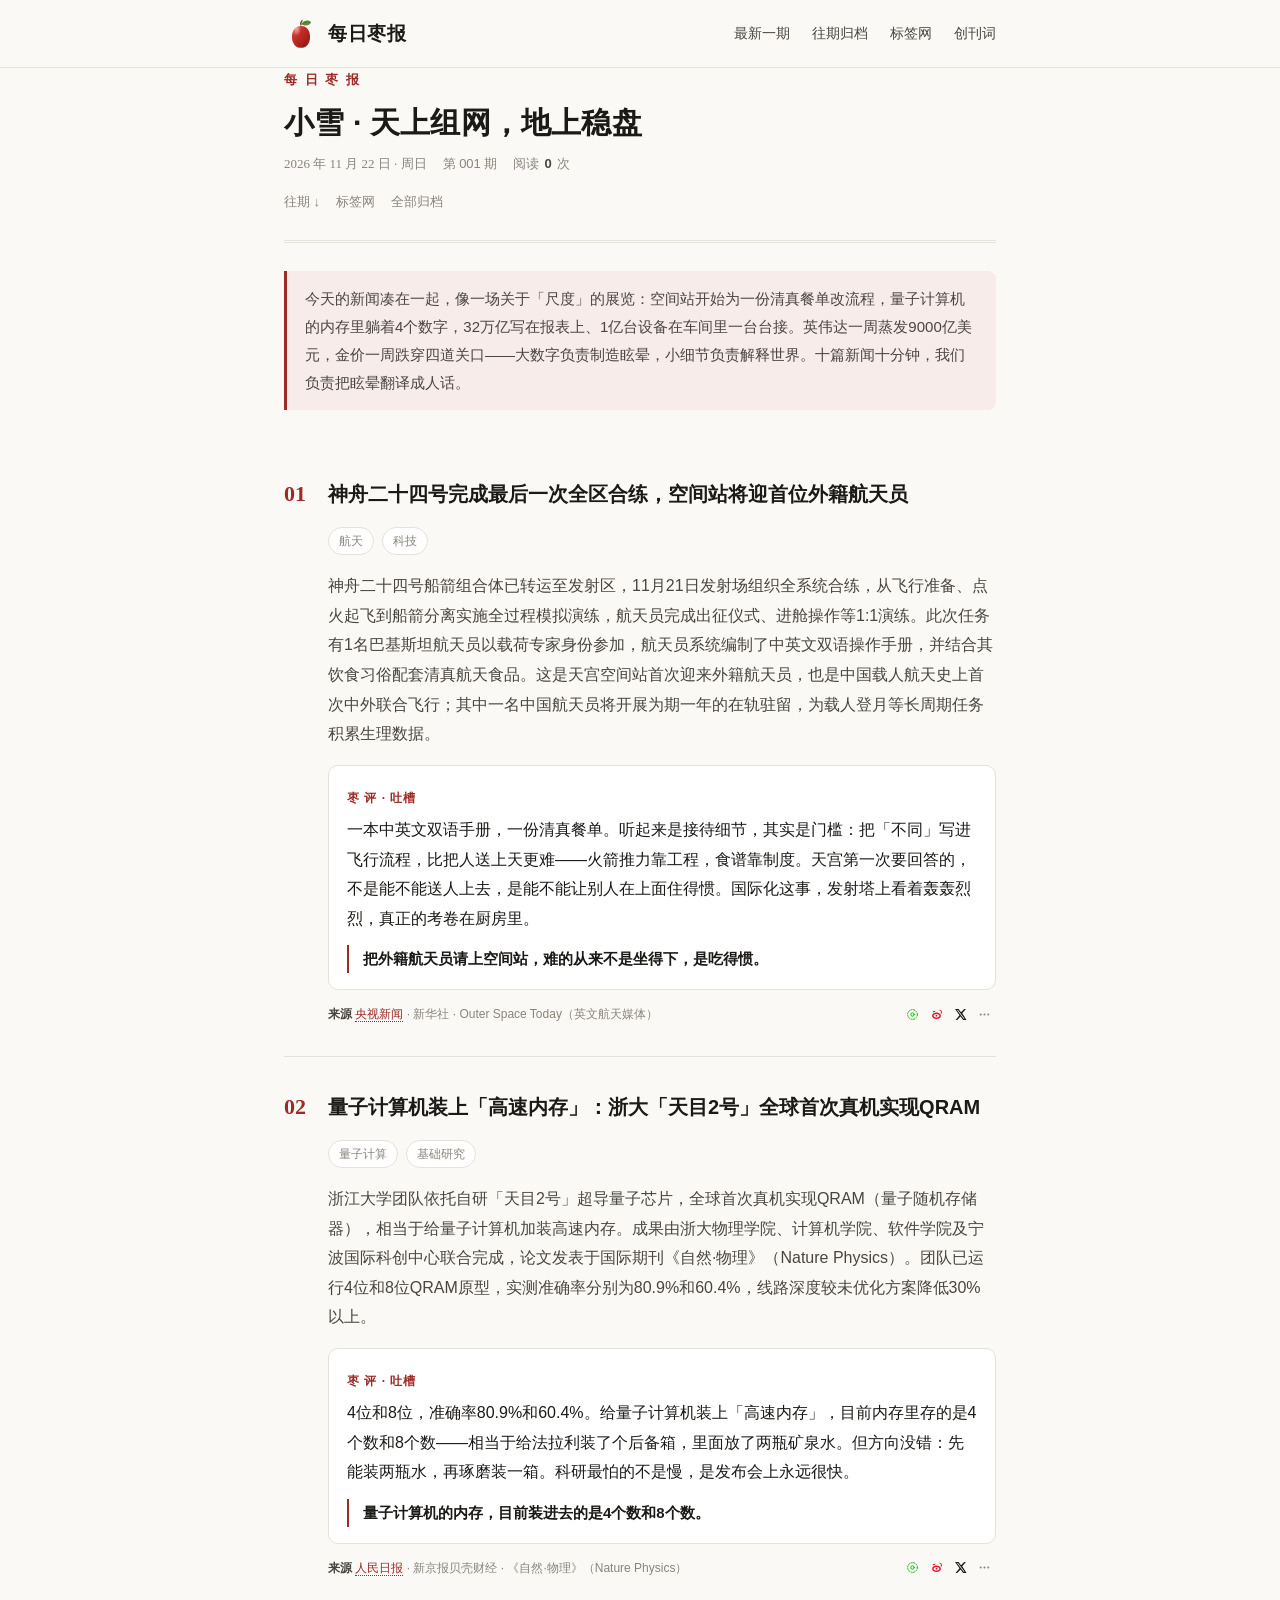
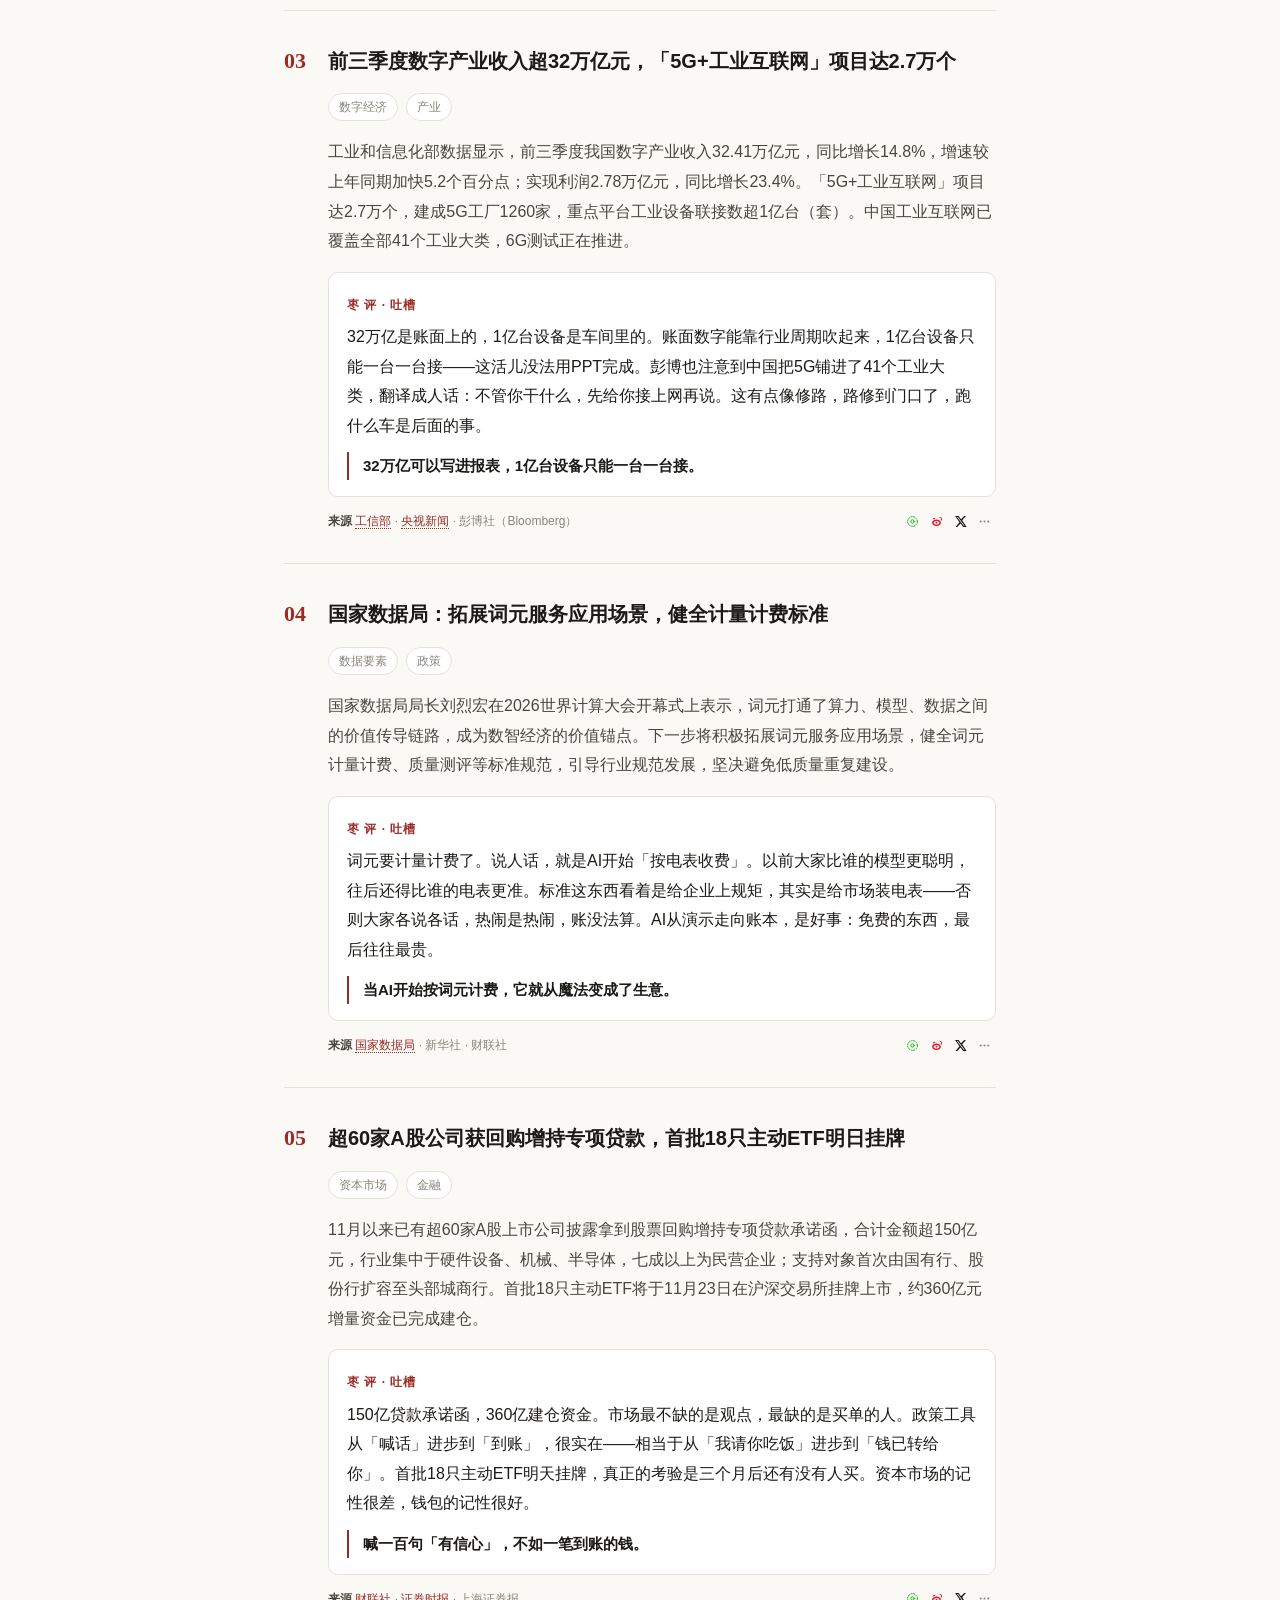
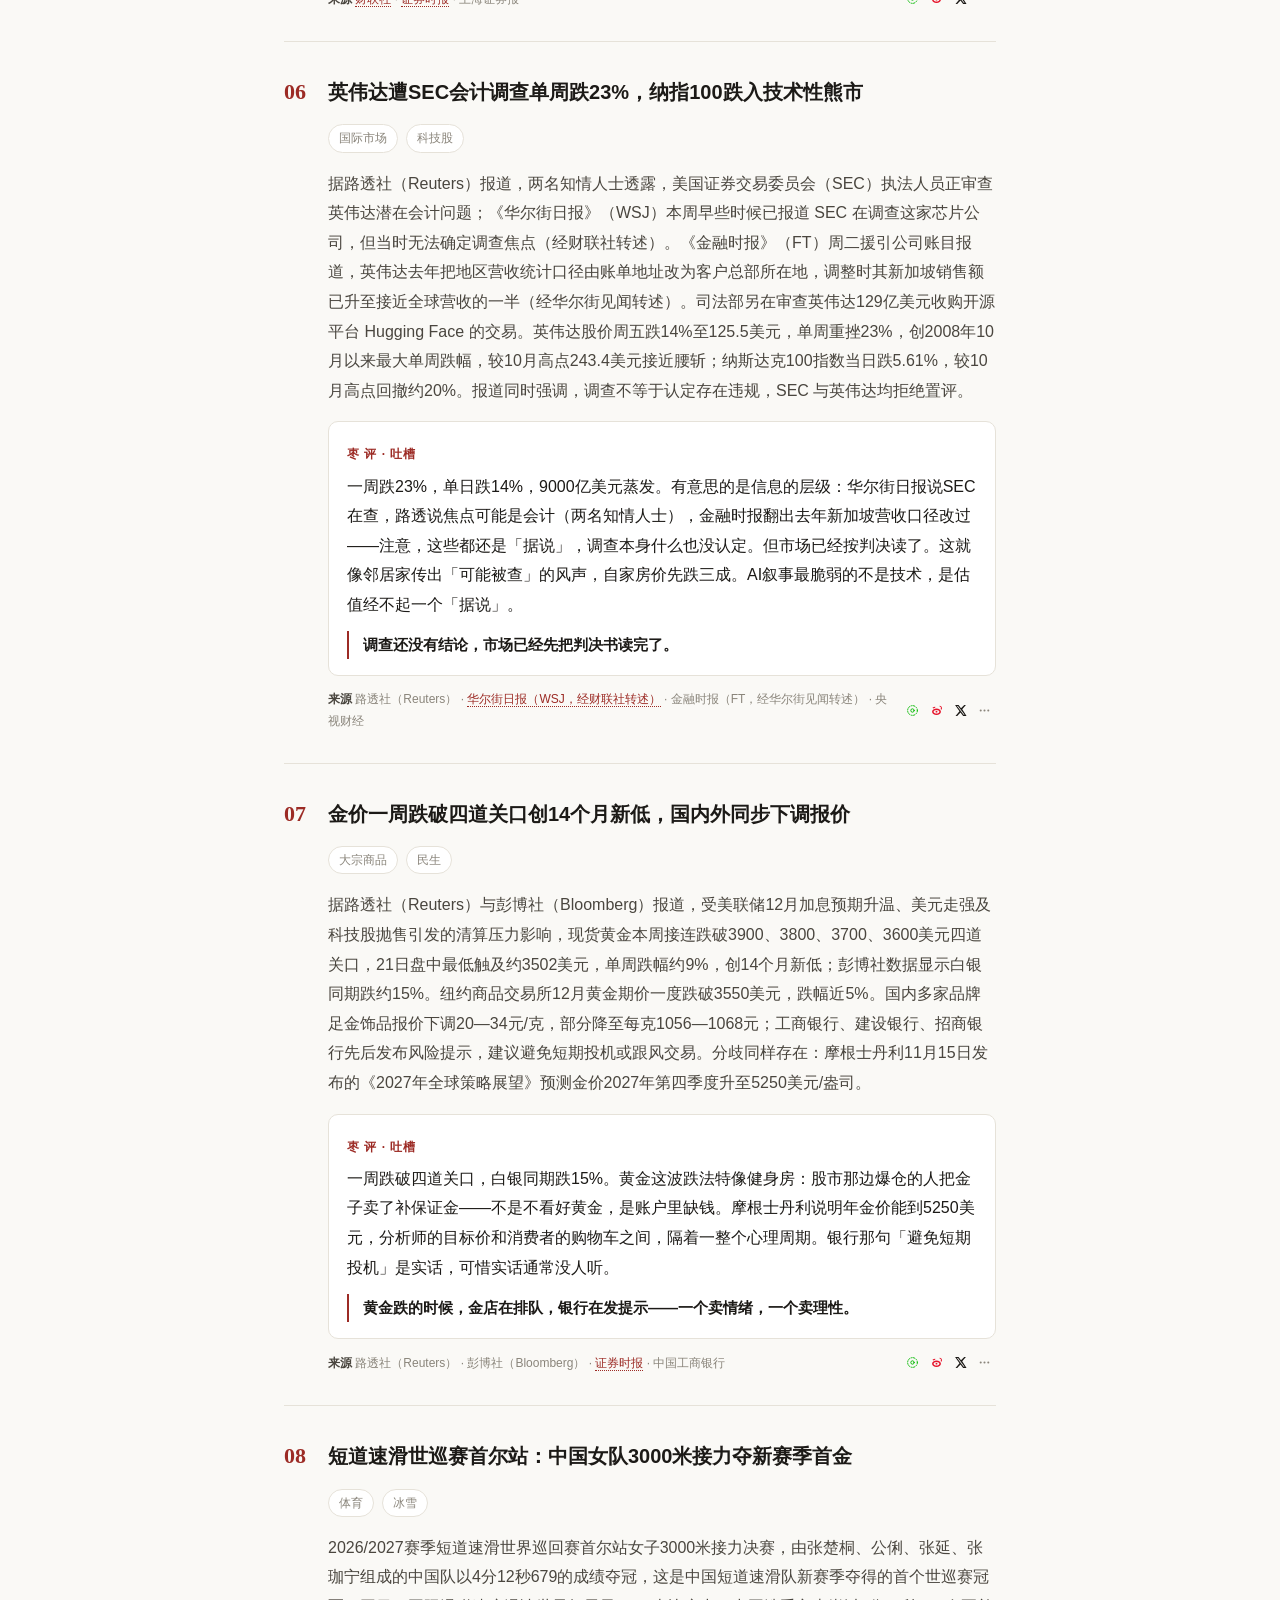
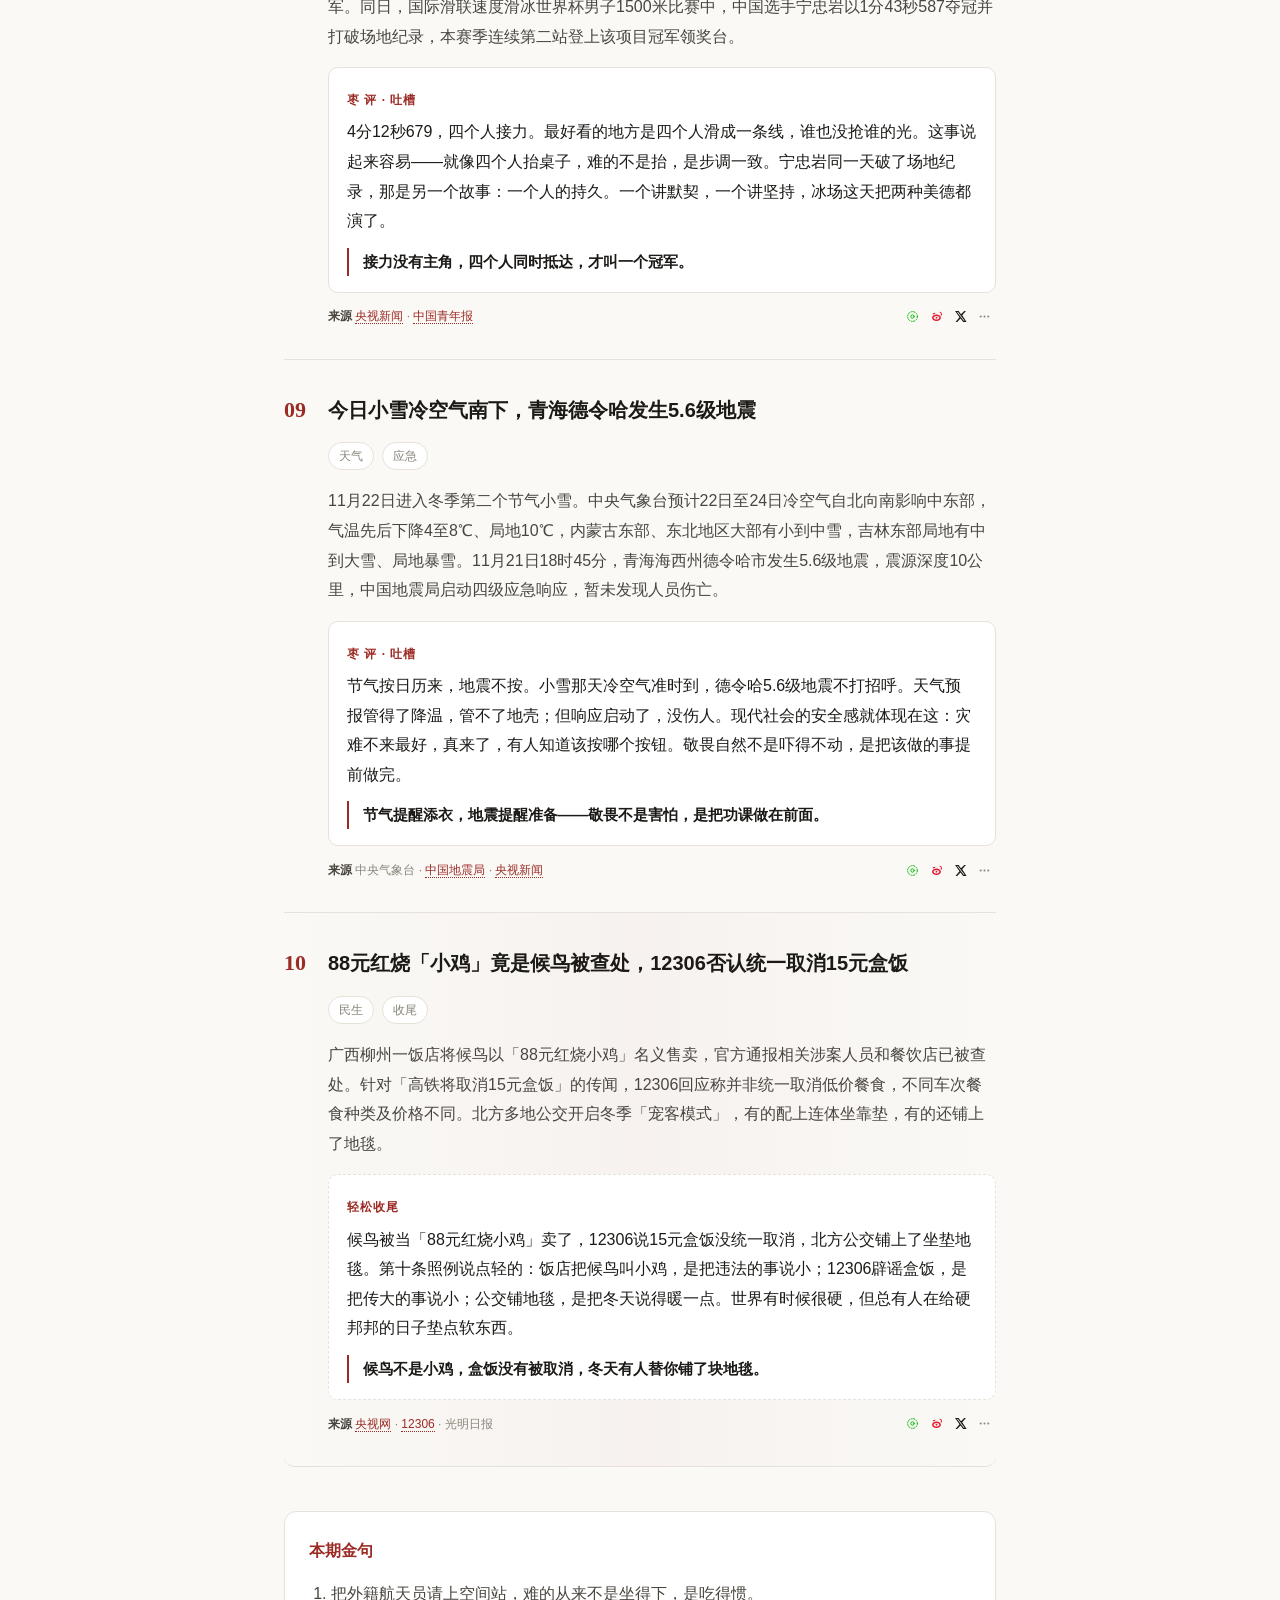
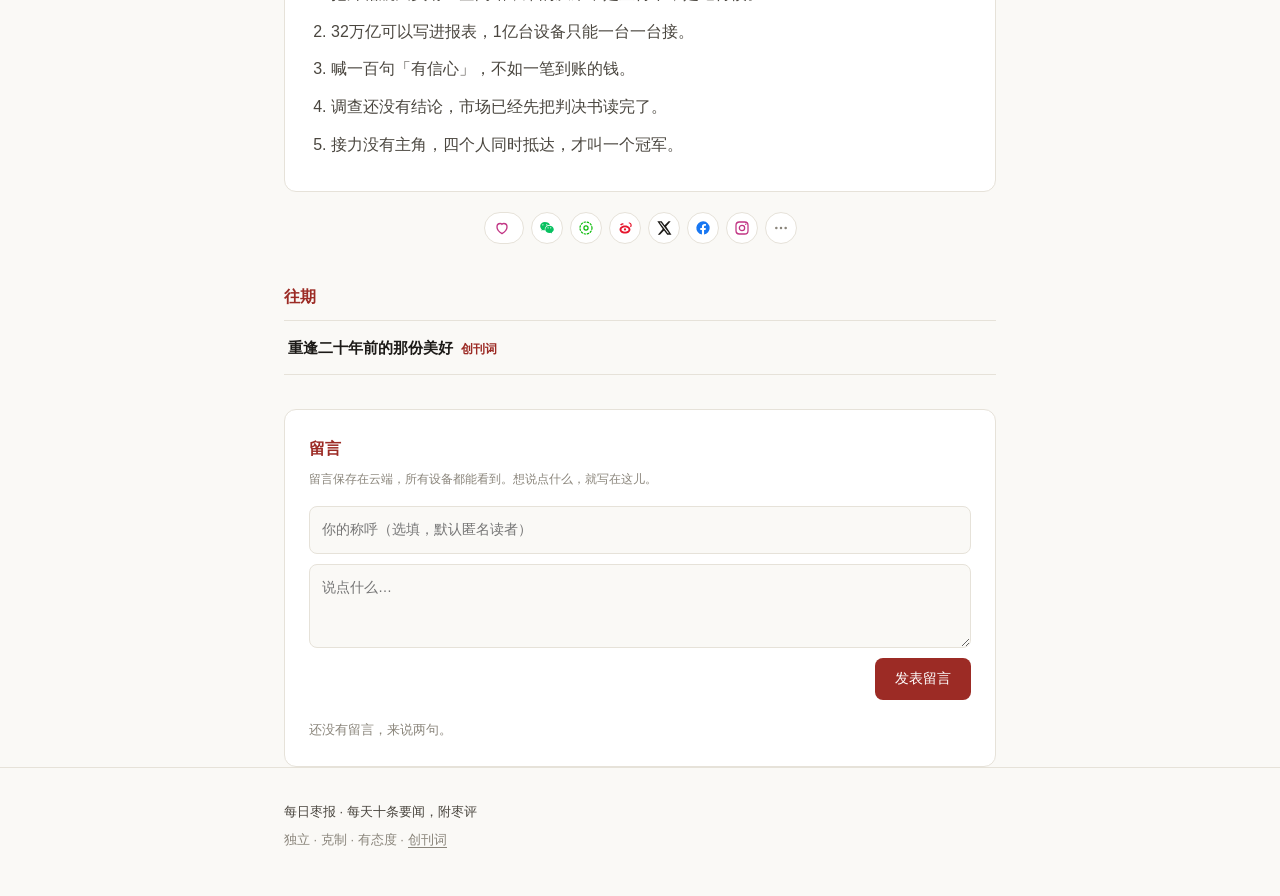
==== commit e5959dbe: "新增邮件订阅：头部信封图标+弹窗、KV 订阅接口、订阅者列表" ====
--- a/index.html
+++ b/index.html
@@ -46,6 +46,7 @@
 </footer>
 
 <script src="assets/share.js"></script>
+<script src="assets/subscribe.js"></script>
 <script src="assets/app.js"></script>
 </body>
 </html>
--- a/assets/style.css
+++ b/assets/style.css
@@ -130,6 +130,17 @@
 .sources b { font-weight: 600; color: var(--ink-soft); }
 .sources a { color: var(--accent); text-decoration: none; border-bottom: 1px dotted currentColor; }
 .sources a:hover { opacity: .78; }
+/* 来源与分享小图标：强制同一行，来源在左、图标右对齐 */
+.sources-row { display: flex; align-items: center; justify-content: space-between; gap: 12px; flex-wrap: nowrap; }
+.sources-text { min-width: 0; flex: 1 1 auto; }
+/* 双类选择器，确保覆盖后面 .share-row 的 wrap 与 gap */
+.share-row.share-mini { gap: 0; flex: none; flex-wrap: nowrap; }
+.share-row.share-mini .sh-ico {
+  width: 24px; height: 24px;
+  background: transparent; border-color: transparent;
+}
+.share-row.share-mini .sh-ico svg { width: 13px; height: 13px; }
+.share-row.share-mini .sh-ico:hover { background: var(--surface); border-color: var(--line); transform: none; box-shadow: none; }
 
 .share-box { margin-top: 16px; }
 .share-cap { font-size: 12px; color: var(--muted); margin-bottom: 9px; }
@@ -150,15 +161,60 @@
 .sh-weibo { color: #e6162d; }
 .sh-x { color: var(--ink); }
 .sh-facebook { color: #1877f2; }
+.sh-instagram { color: #c13584; }
 .sh-linkedin { color: #0a66c2; }
 .sh-copy { color: var(--ink-soft); }
 .sh-system { color: var(--ink-soft); }
+.sh-more { color: var(--muted); }
+
+/* 全文红心点赞：前置，带计数，空心=未赞，实心=已赞 */
+.sh-heart {
+  display: inline-flex; align-items: center; gap: 4px;
+  height: 32px; padding: 0 9px; flex: none;
+  font: inherit; font-size: 12px; line-height: 1; color: #c13584;
+  background: var(--surface); border: 1px solid var(--line);
+  border-radius: 999px; cursor: pointer;
+  transition: transform .12s ease, border-color .12s ease, background .12s ease;
+}
+.sh-heart svg { width: 16px; height: 16px; fill: none; stroke: #c13584; stroke-width: 2; display: block; }
+.sh-heart .sh-heart-n { color: var(--ink-soft); font-variant-numeric: tabular-nums; }
+.sh-heart:hover { border-color: #c13584; transform: translateY(-2px); }
+.sh-heart.liked { background: #fff0f6; border-color: #c13584; }
+.sh-heart.liked svg { fill: #c13584; }
+.sh-heart.liked .sh-heart-n { color: #c13584; }
 .sh-wechat:hover, .sh-moments:hover { border-color: #07c160; }
 .sh-weibo:hover { border-color: #e6162d; }
 .sh-facebook:hover { border-color: #1877f2; }
+.sh-instagram:hover { border-color: #c13584; }
 .sh-linkedin:hover { border-color: #0a66c2; }
-.issue-share { margin: 36px 0 0; padding: 22px 24px; background: var(--surface); border: 1px solid var(--line); border-radius: 12px; }
-.issue-share .share-cap { font-size: 14px; font-weight: 600; color: var(--ink); }
+
+/* 「其他」下拉：默认只显示主显图标，其余收起 */
+.sh-more-wrap { position: relative; display: inline-flex; }
+.sh-more-menu {
+  position: absolute; top: calc(100% + 8px); right: 0; z-index: 60;
+  display: none; gap: 8px; align-items: center;
+  padding: 8px 10px; white-space: nowrap;
+  background: var(--surface); border: 1px solid var(--line);
+  border-radius: 12px; box-shadow: 0 10px 30px rgba(0,0,0,.14);
+}
+.sh-more-wrap.open .sh-more-menu { display: flex; }
+.sh-more-wrap.open .sh-more { background: var(--accent-soft); border-color: var(--accent); color: var(--accent); }
+.sh-more-menu .sh-ico { width: 32px; height: 32px; }
+.sh-more-menu .sh-ico svg { width: 16px; height: 16px; }
+
+/* 紧凑来源行内的下拉：隐藏时零占位、图标同步缩小 */
+.share-mini .sh-more-wrap { flex: none; }
+.share-mini .sh-more-menu .sh-ico { width: 26px; height: 26px; }
+.share-mini .sh-more-menu .sh-ico svg { width: 13px; height: 13px; }
+
+/* 整篇分享：去掉边框，前置「分享」二字，缩小行距，居中 */
+.issue-share { margin: 20px 0 4px; padding: 0; background: none; border: 0; text-align: center; }
+.issue-share .share-row { justify-content: center; flex-wrap: nowrap; gap: 7px; }
+.issue-share .sh-label { font-size: 13px; color: var(--muted); letter-spacing: 1px; margin-right: 2px; }
+.issue-share .sh-ico { width: 32px; height: 32px; }
+.issue-share .sh-ico svg { width: 16px; height: 16px; }
+.issue-share .sh-more-menu .sh-ico { width: 32px; height: 32px; }
+.issue-share .sh-more-menu .sh-ico svg { width: 16px; height: 16px; }
 
 .share-overlay {
   position: fixed; inset: 0; z-index: 100;
@@ -283,6 +339,43 @@
 .a-date { font-family: Georgia, serif; color: var(--muted); font-size: 14px; flex: none; width: 96px; }
 .a-title { font-weight: 600; font-size: 16px; }
 .a-summary { color: var(--muted); font-size: 13px; margin-top: 3px; }
+
+.graph-card { margin: 22px 0 30px; border: 1px solid var(--line); border-radius: 14px; background: var(--surface); overflow: hidden; }
+.graph-head { display: flex; align-items: flex-start; justify-content: space-between; gap: 18px; padding: 18px 20px 14px; border-bottom: 1px solid var(--line); }
+.graph-head h2 { font-size: 17px; margin: 0 0 4px; color: var(--accent); }
+.graph-head p { margin: 0; font-size: 12px; line-height: 1.6; color: var(--muted); }
+.graph-tools { display: flex; align-items: center; gap: 10px; flex: none; font-size: 12px; color: var(--ink-soft); }
+.graph-tools label { display: inline-flex; align-items: center; gap: 6px; }
+.graph-tools select, .graph-tools button {
+  font: inherit; color: var(--ink-soft); background: var(--bg);
+  border: 1px solid var(--line); border-radius: 7px; padding: 5px 9px; cursor: pointer;
+}
+.graph-tools select:hover, .graph-tools button:hover { border-color: var(--accent); color: var(--accent); }
+.graph-stage {
+  position: relative; height: 460px;
+  background-color: #fcfbf8;
+  background-image: radial-gradient(#e6e2d9 0.7px, transparent 0.7px);
+  background-size: 18px 18px;
+}
+.graph-stage canvas { display: block; width: 100%; height: 100%; touch-action: none; cursor: grab; }
+.graph-hint { position: absolute; left: 14px; bottom: 12px; font-size: 11px; color: var(--muted); pointer-events: none; }
+.graph-tip {
+  position: absolute; z-index: 2; min-width: 170px; max-width: 210px;
+  padding: 9px 11px; background: rgba(255,255,255,0.40);
+  -webkit-backdrop-filter: blur(2px); backdrop-filter: blur(2px);
+  border: 1px solid rgba(230,226,217,0.9); border-radius: 9px;
+  box-shadow: 0 6px 20px rgba(28,26,23,0.10);
+  font-size: 12px; line-height: 1.55; pointer-events: none;
+}
+.graph-tip[hidden] { display: none; }
+.graph-tip b { display: block; color: var(--accent); font-size: 13px; }
+.graph-tip span { display: block; color: var(--ink-soft); }
+.graph-tip em { display: block; margin-top: 3px; color: var(--muted); font-style: normal; }
+.graph-tip b, .graph-tip span, .graph-tip em {
+  text-shadow: 0 0 3px rgba(255,255,255,0.95), 0 0 2px rgba(255,255,255,0.95);
+}
+.tag-cloud-details { margin: 0 0 22px; }
+.tag-cloud-details summary { cursor: pointer; font-size: 14px; color: var(--ink-soft); margin-bottom: 10px; }
 
 .tag-cloud { display: flex; flex-wrap: wrap; gap: 10px; margin: 18px 0 34px; }
 .tag-cloud-item {
@@ -323,4 +416,11 @@
   .archive-list a { flex-direction: column; gap: 4px; }
   .header-inner { flex-direction: column; align-items: stretch; gap: 10px; padding-top: 12px; padding-bottom: 10px; }
   .site-nav { justify-content: space-between; gap: 10px; font-size: 13px; }
-}
+  .issue-share .share-row { gap: 5px; }
+  .issue-share .sh-label { font-size: 12px; margin-right: 0; }
+  .issue-share .sh-ico { width: 28px; height: 28px; }
+  .issue-share .sh-ico svg { width: 14px; height: 14px; }
+  .graph-head { flex-direction: column; gap: 12px; }
+  .graph-stage { height: 380px; }
+  .graph-hint { font-size: 10px; }
+}
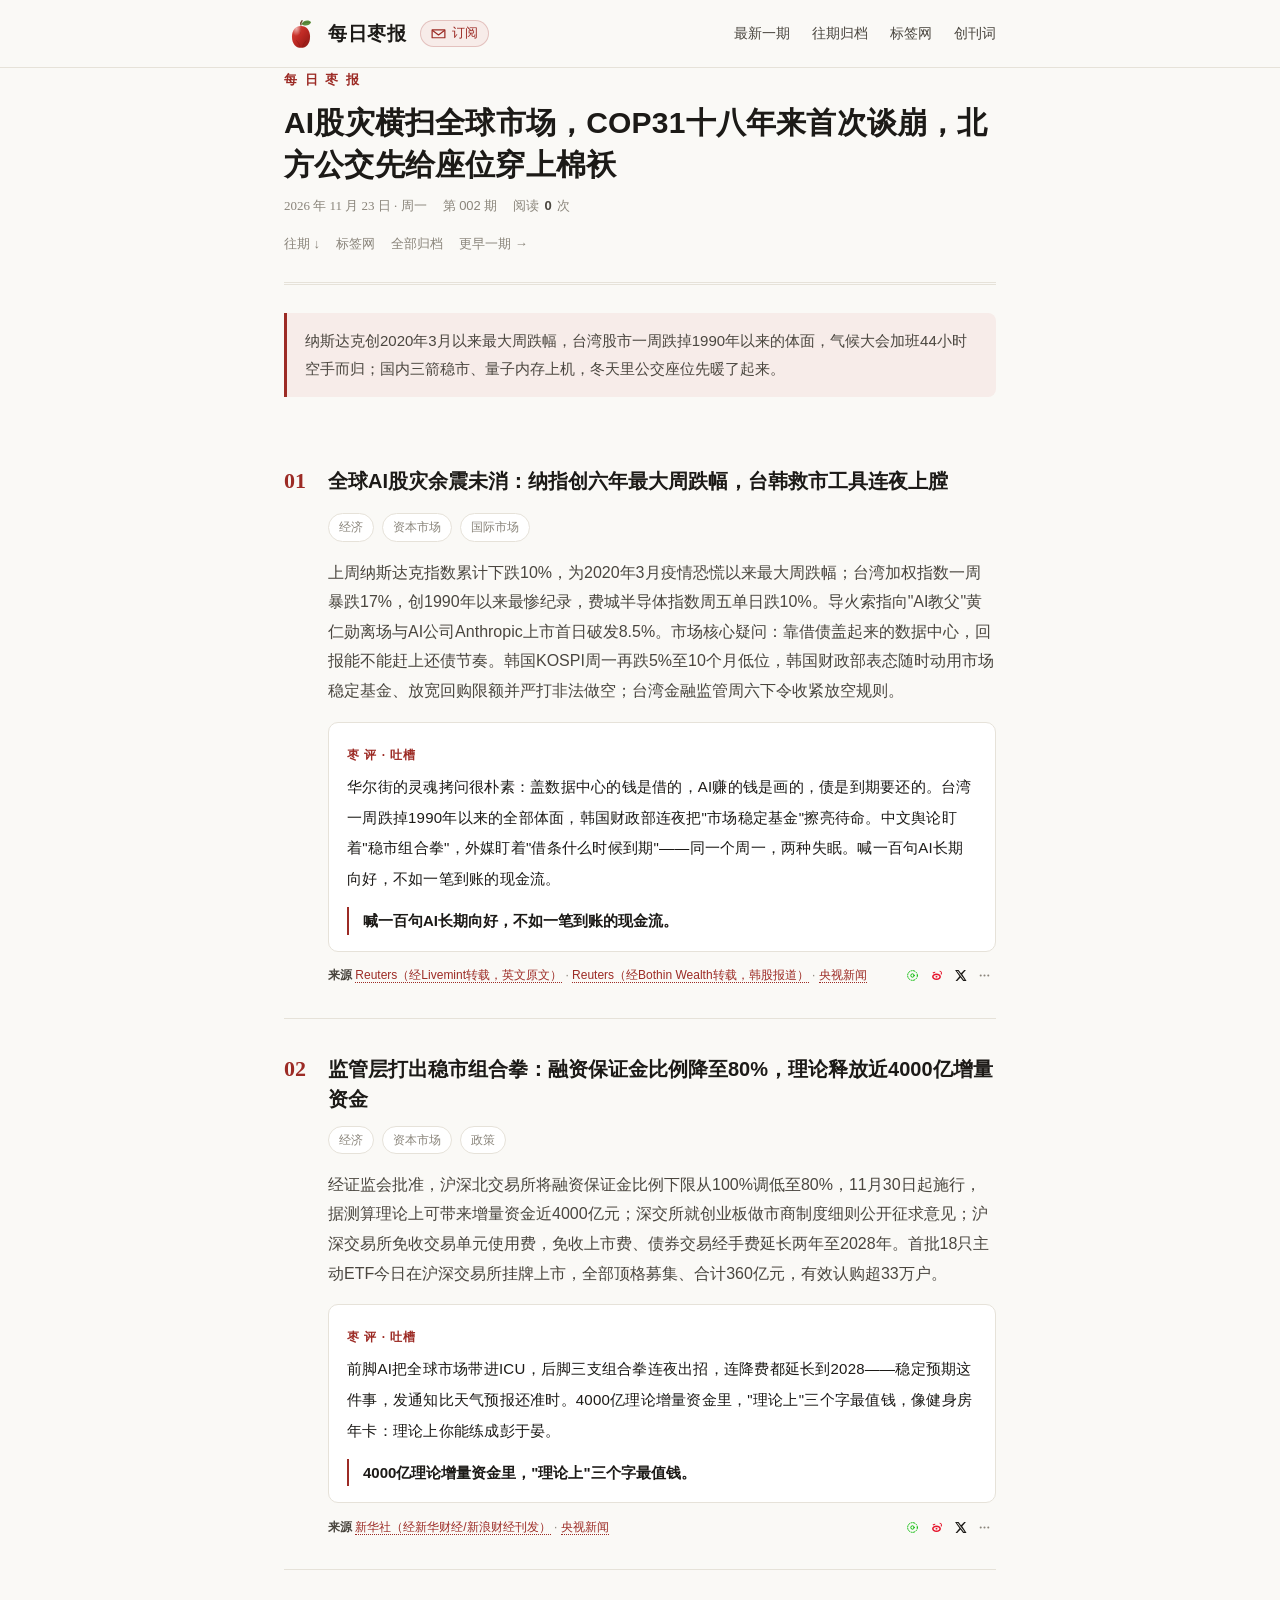
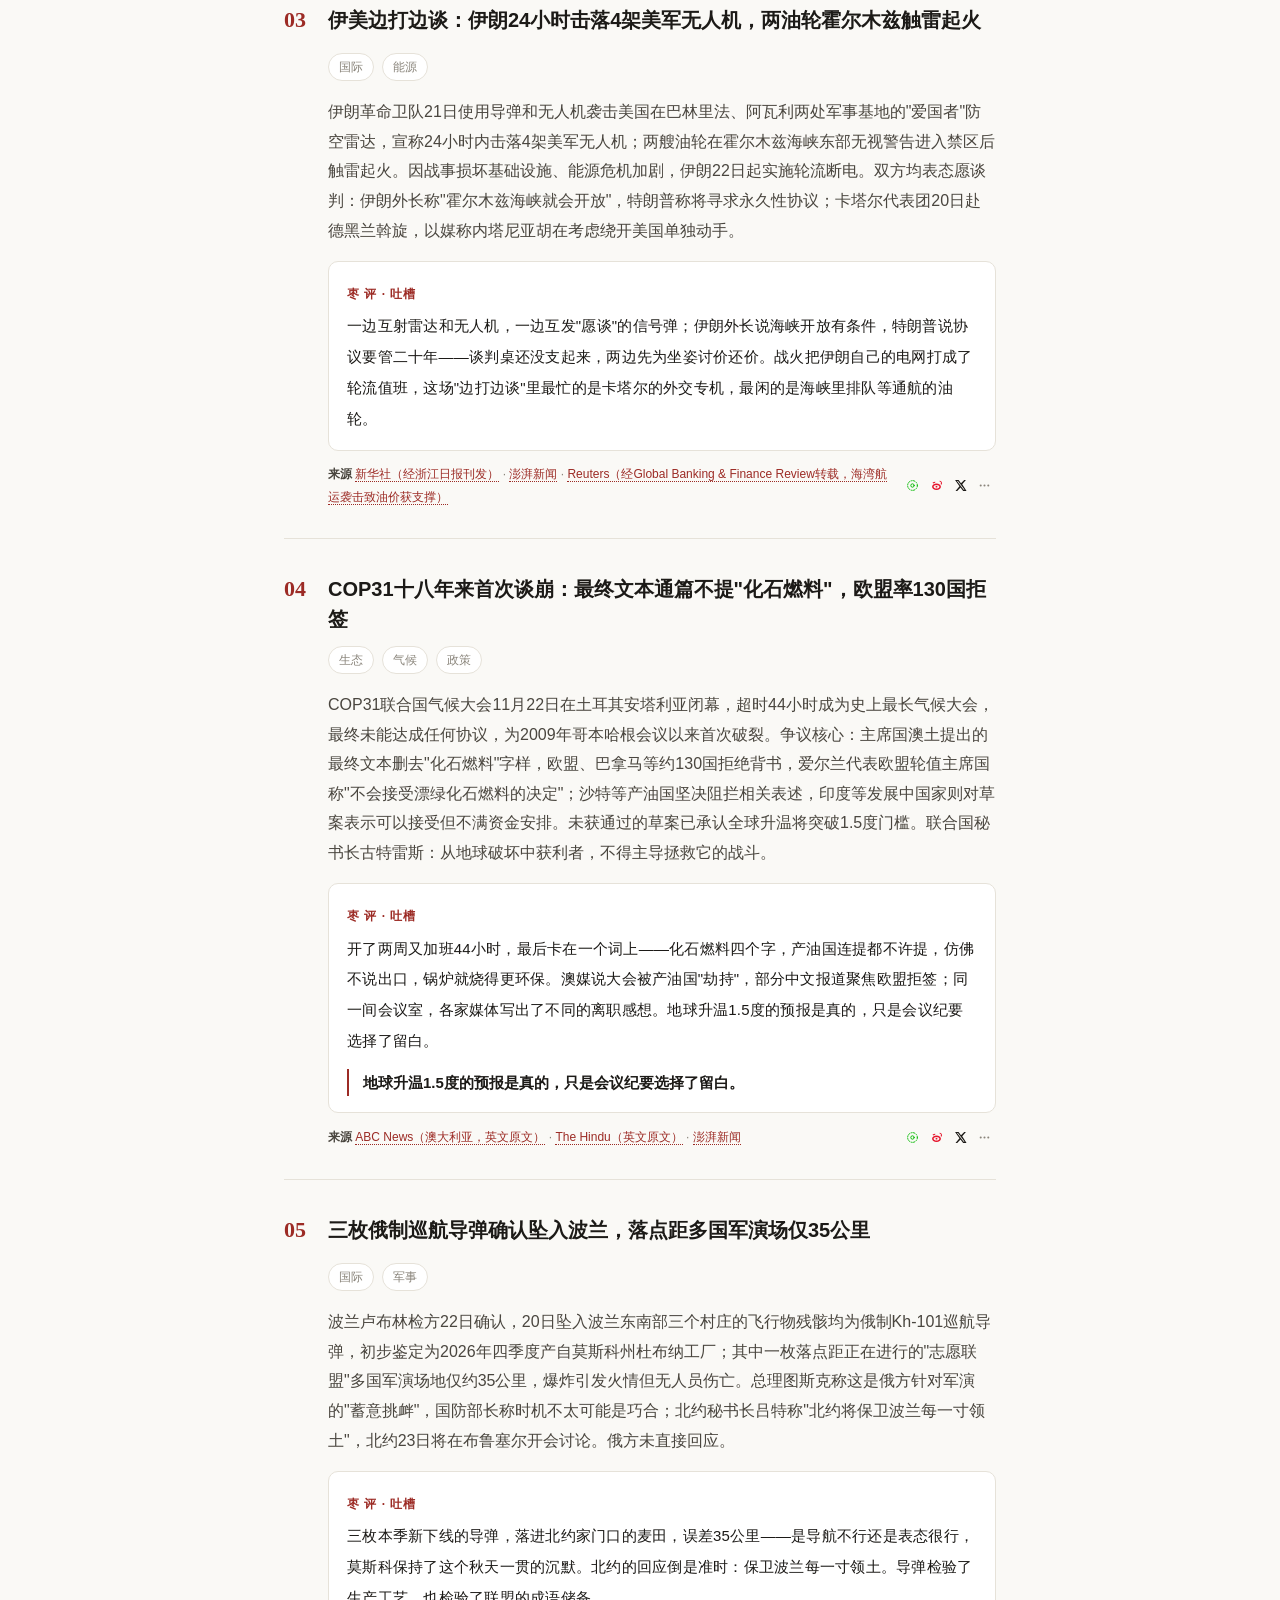
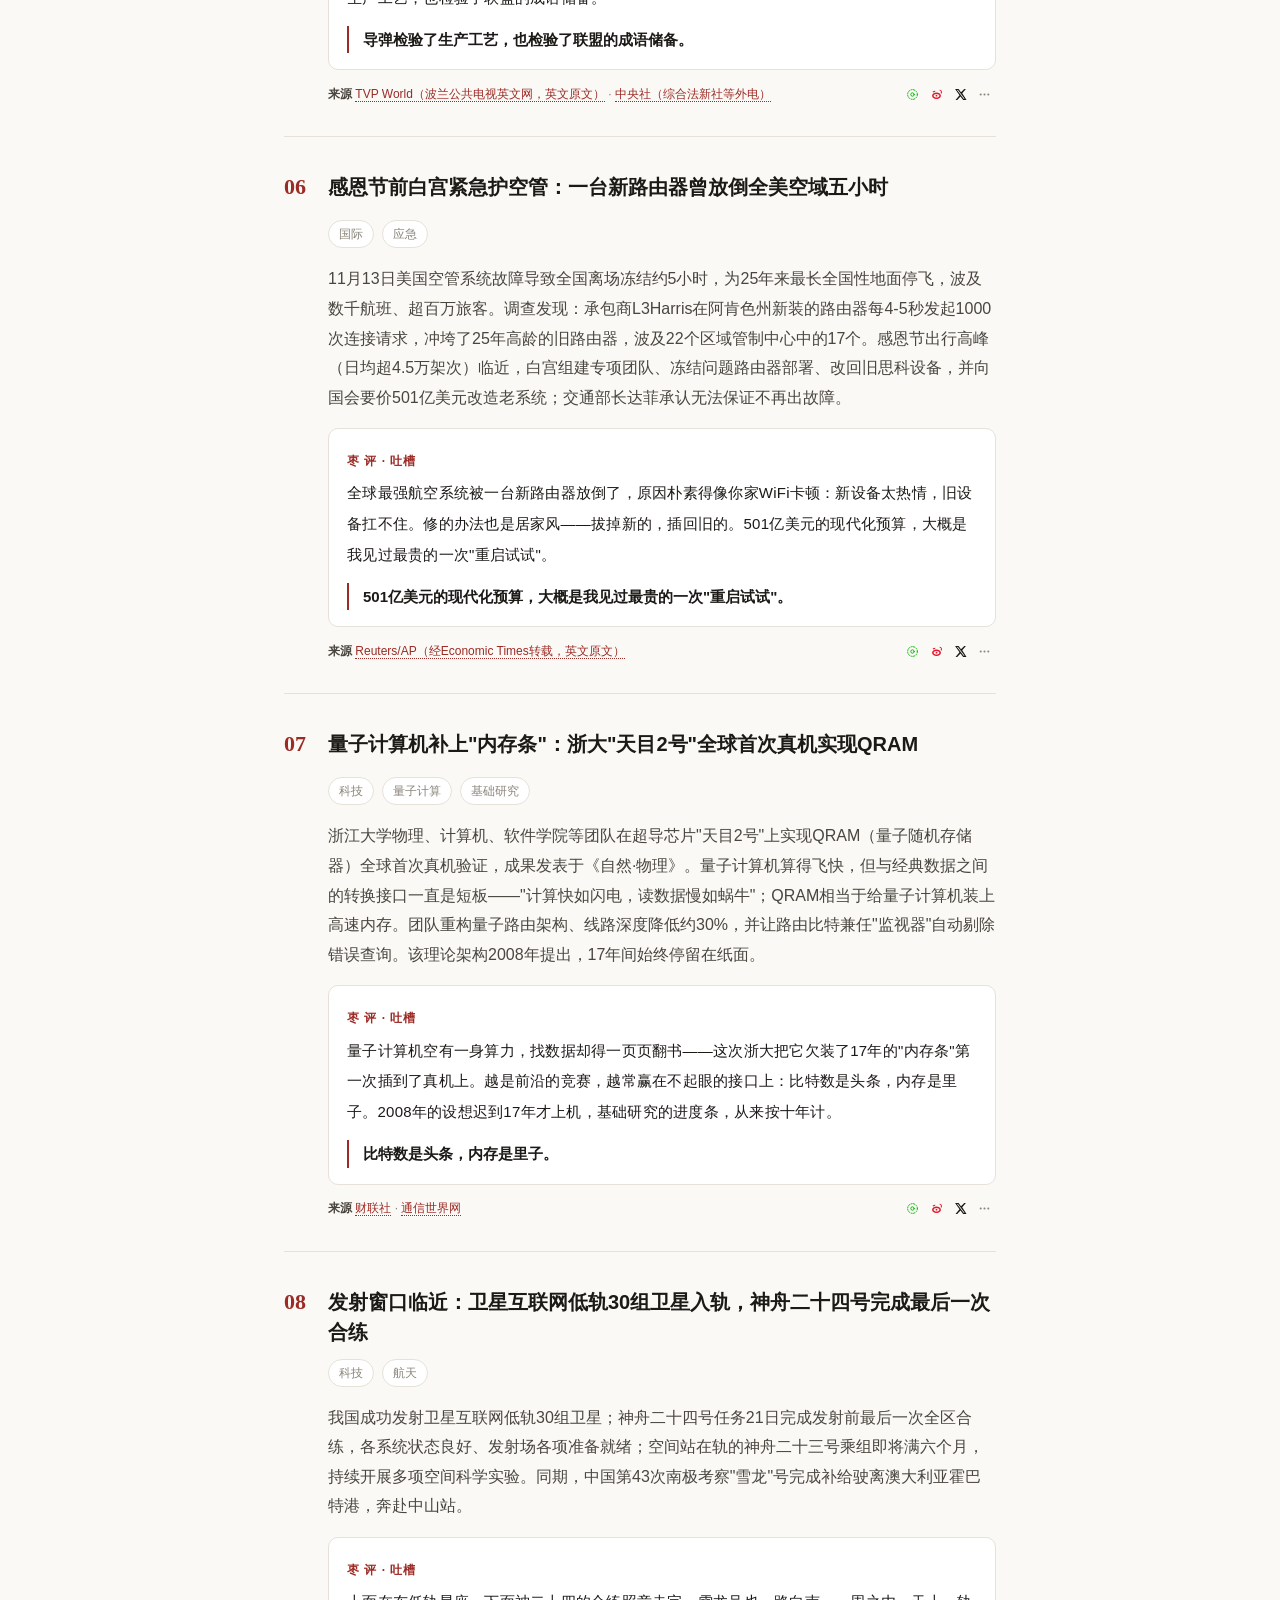
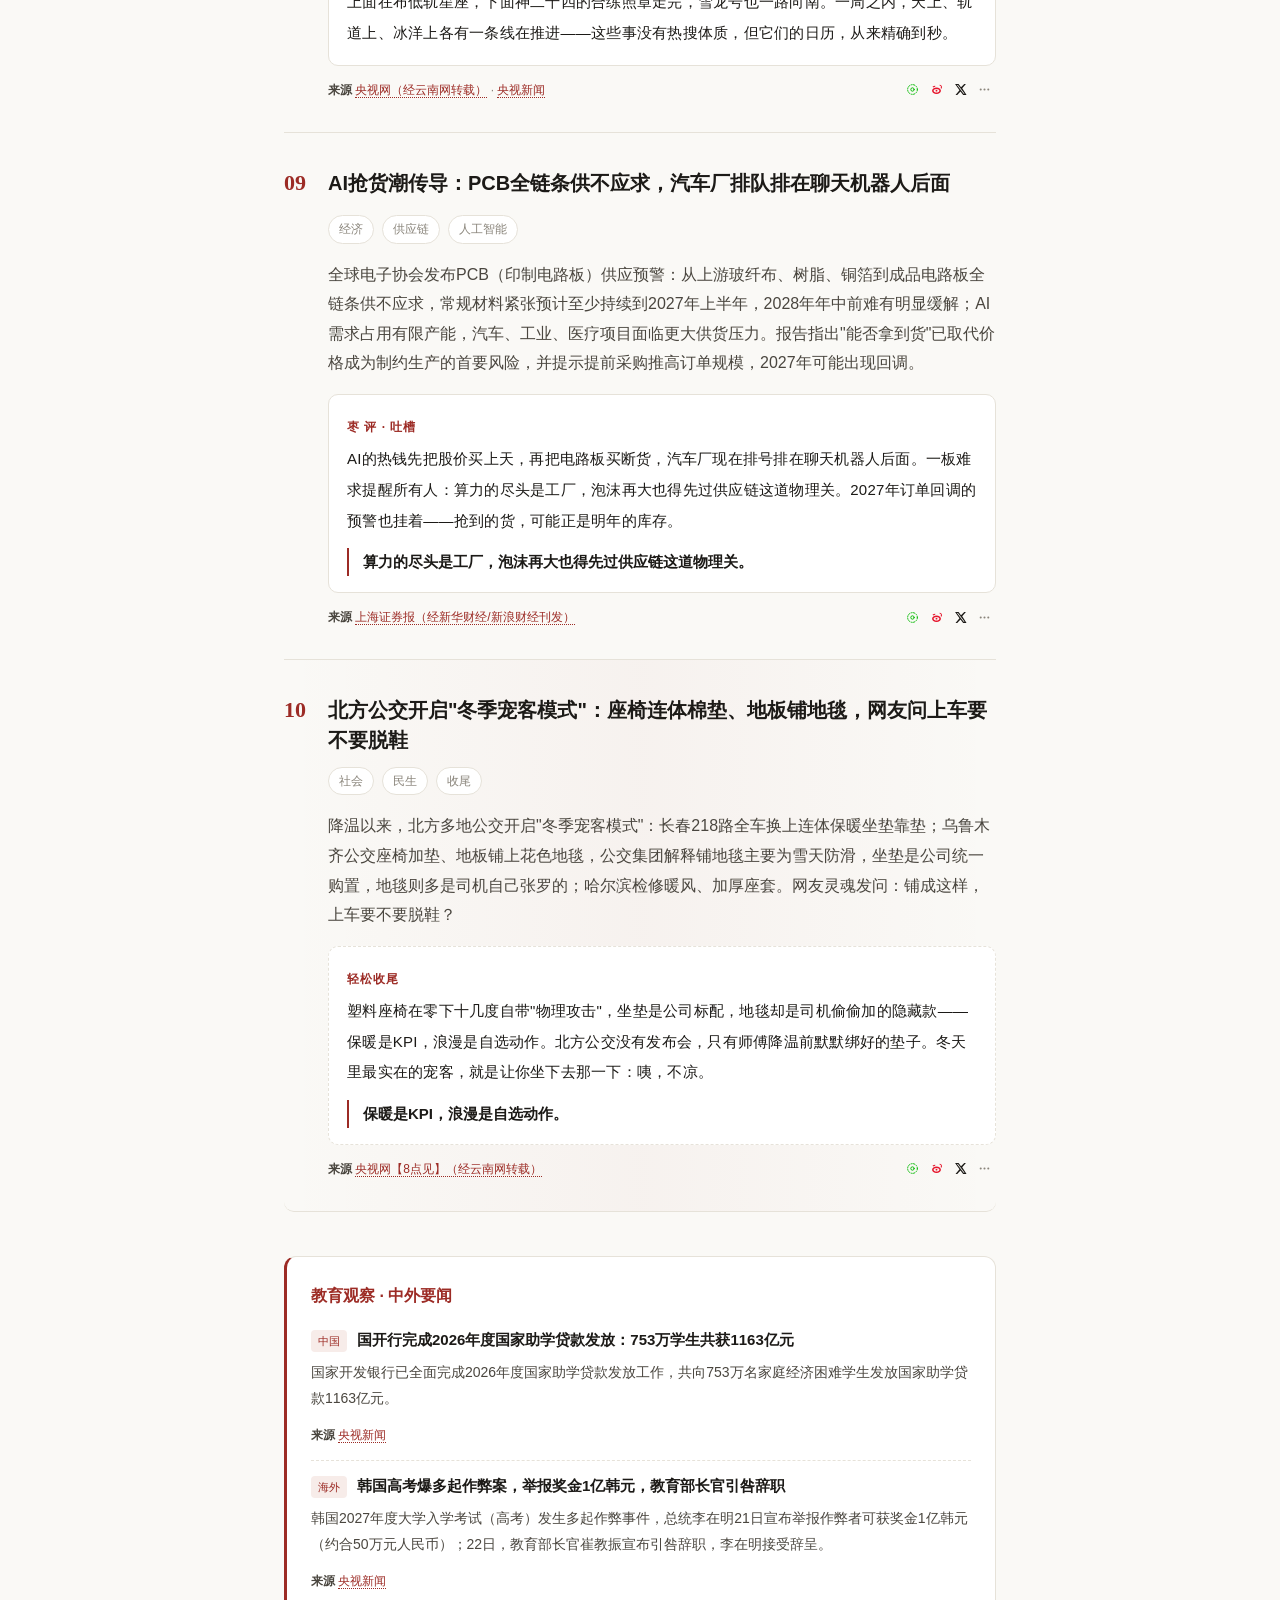
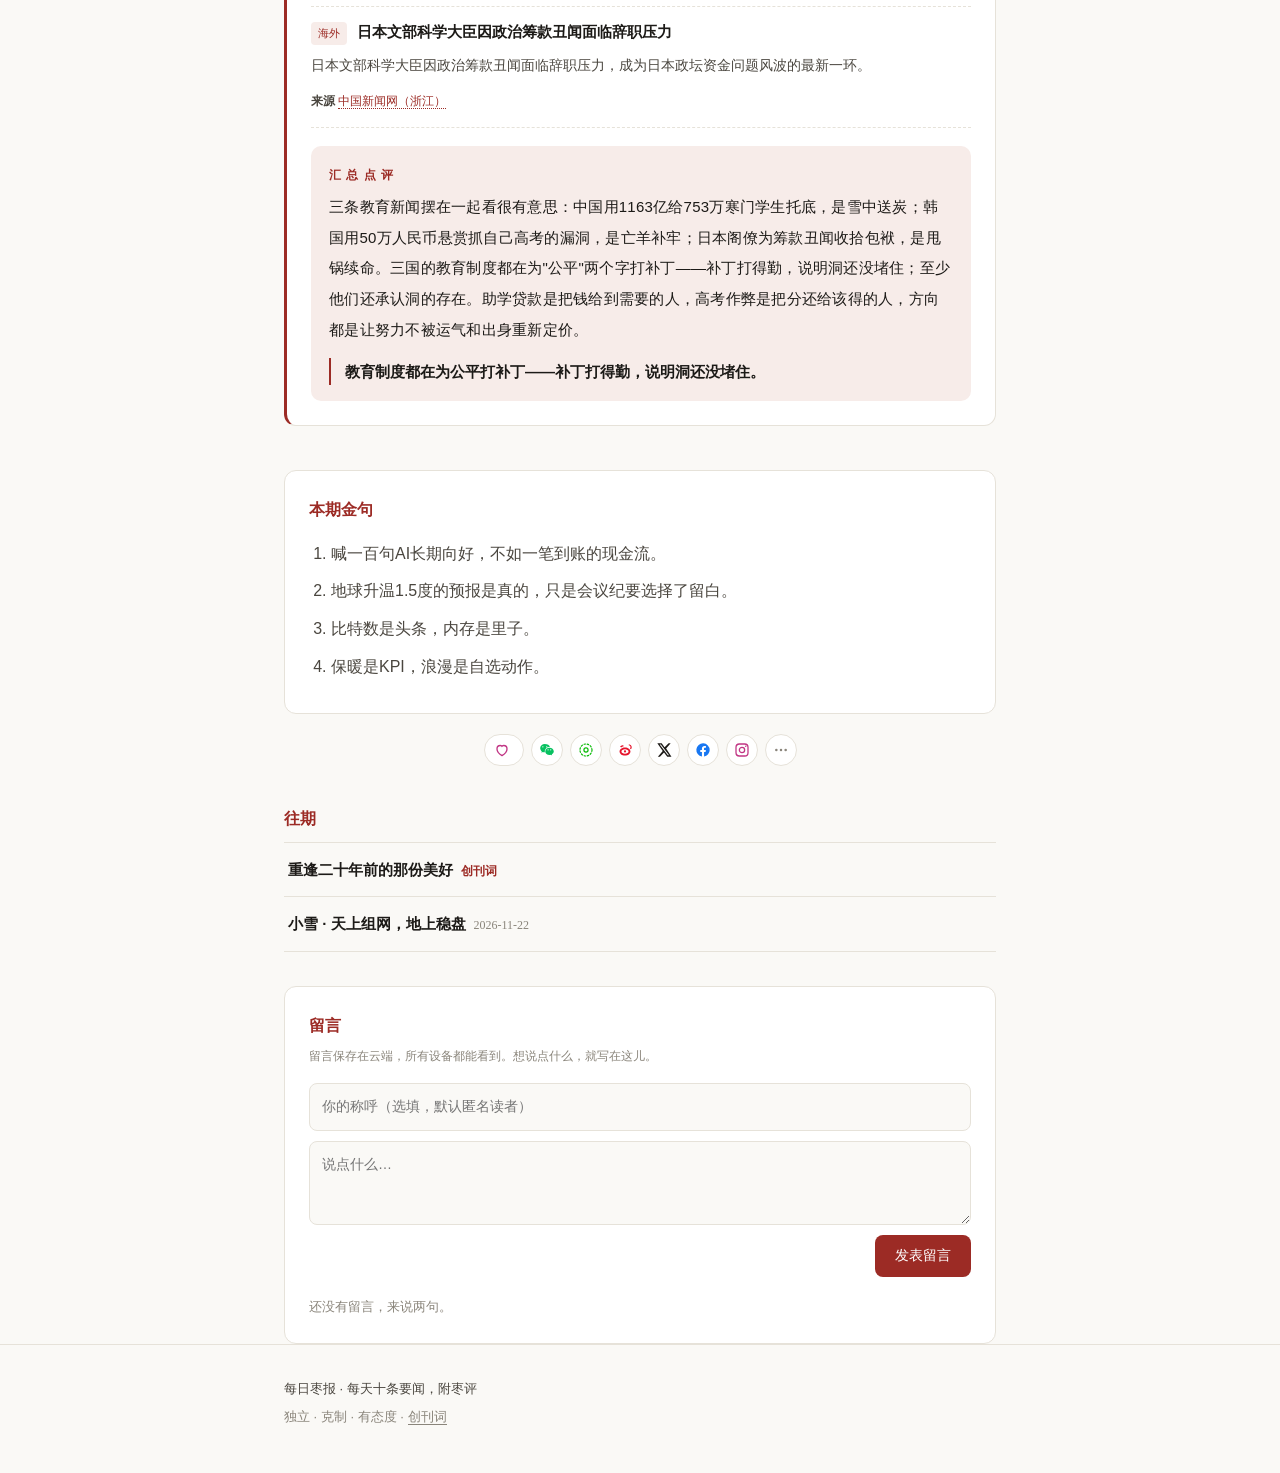
==== commit b58ce82e: "最新一期入口改为根路径，确保打开即最新" ====
--- a/index.html
+++ b/index.html
@@ -21,12 +21,12 @@
 <body>
 <header class="site-header">
   <div class="wrap header-inner">
-    <a class="brand" href="index.html" aria-label="每日枣报首页">
+    <a class="brand" href="./" aria-label="每日枣报首页（最新一期）">
       <img class="brand-mark" src="assets/zao.svg" alt="红枣">
       <span class="brand-text">每日枣报</span>
     </a>
     <nav class="site-nav">
-      <a href="index.html">最新一期</a>
+      <a href="./">最新一期</a>
       <a href="index.html#/archive">往期归档</a>
       <a href="index.html#/tags">标签网</a>
       <a href="manifesto.html">创刊词</a>
--- a/assets/style.css
+++ b/assets/style.css
@@ -103,6 +103,16 @@
 a.tag:hover { color: #fff; background: var(--accent); border-color: var(--accent); }
 .item-body { margin: 14px 0 0 44px; }
 .facts { color: var(--ink-soft); }
+/* 正文内来源链接：轻度提示，可溯源，不喧宾夺主 */
+.src-inline {
+  color: var(--ink-soft);
+  text-decoration: none;
+  border-bottom: 1px dashed var(--accent);
+  padding-bottom: 1px;
+  cursor: pointer;
+}
+.src-inline:hover { color: var(--accent); background: var(--accent-soft); }
+.src-inline::after { content: "↗"; font-size: .8em; color: var(--accent); margin-left: 1px; }
 .comment {
   margin-top: 14px;
   padding: 16px 18px;
@@ -110,6 +120,14 @@
   border: 1px solid var(--line);
   border-radius: 10px;
 }
+.comment-text {
+  line-height: 2.05;
+  letter-spacing: .25px;
+  font-size: 15px;
+  color: var(--ink);
+  word-break: break-word;
+}
+.comment-text em, .comment-text b { color: var(--accent); font-style: normal; }
 .comment-label {
   display: inline-block;
   font-size: 12px;
@@ -408,6 +426,75 @@
 .site-footer p { margin: 4px 0; }
 .site-footer .muted { color: var(--muted); }
 
+/* ===== 订阅：头部信封按钮 + 弹窗 ===== */
+.sub-trigger {
+  display: inline-flex; align-items: center; gap: 5px;
+  margin-left: 4px; padding: 4px 10px 4px 9px;
+  font-size: 12.5px; line-height: 1; color: var(--accent);
+  background: var(--accent-soft); border: 1px solid rgba(156,43,37,.22);
+  border-radius: 999px; cursor: pointer; white-space: nowrap;
+  transition: background .18s, border-color .18s, transform .18s;
+}
+.sub-trigger:hover { background: #f2dfdb; border-color: rgba(156,43,37,.4); transform: translateY(-1px); }
+.sub-trigger:active { transform: translateY(0); }
+.sub-trigger svg { flex: none; }
+
+.sub-overlay { position: fixed; inset: 0; z-index: 100; display: none; align-items: center; justify-content: center; padding: 20px; }
+.sub-overlay.open { display: flex; }
+.sub-backdrop { position: absolute; inset: 0; background: rgba(28,26,23,.44); -webkit-backdrop-filter: blur(2px); backdrop-filter: blur(2px); animation: subFade .2s ease; }
+.sub-dialog {
+  position: relative; width: 100%; max-width: 400px;
+  background: var(--surface); border: 1px solid var(--line); border-radius: 16px;
+  padding: 34px 30px 26px; text-align: center;
+  box-shadow: 0 20px 60px rgba(28,26,23,.2);
+  animation: subPop .26s cubic-bezier(.2,.9,.3,1.1);
+}
+@keyframes subFade { from { opacity: 0; } to { opacity: 1; } }
+@keyframes subPop { from { opacity: 0; transform: translateY(12px) scale(.97); } to { opacity: 1; transform: none; } }
+.sub-close {
+  position: absolute; top: 10px; right: 12px; width: 30px; height: 30px;
+  border: 0; background: transparent; color: var(--muted); font-size: 24px;
+  line-height: 1; cursor: pointer; border-radius: 50%;
+}
+.sub-close:hover { background: var(--bg); color: var(--ink); }
+.sub-emblem {
+  width: 58px; height: 58px; margin: 0 auto 14px; border-radius: 50%;
+  display: flex; align-items: center; justify-content: center;
+  color: var(--accent); background: var(--accent-soft);
+}
+.sub-dialog h2 { margin: 0 0 8px; font-size: 21px; color: var(--accent); font-family: Georgia, "Songti SC", serif; }
+.sub-lead { margin: 0 0 22px; font-size: 13.5px; line-height: 1.7; color: var(--ink-soft); }
+.sub-form { display: flex; flex-direction: column; gap: 10px; }
+.sub-field {
+  display: flex; align-items: center; gap: 8px; padding: 0 12px;
+  border: 1px solid var(--line); border-radius: 10px; background: var(--bg);
+  transition: border-color .18s, box-shadow .18s;
+}
+.sub-field:focus-within { border-color: var(--accent); box-shadow: 0 0 0 3px rgba(156,43,37,.1); }
+.sub-field-ico { display: flex; color: var(--muted); flex: none; }
+.sub-field input {
+  flex: 1; min-width: 0; border: 0; outline: 0; background: transparent;
+  padding: 11px 0; font-size: 14px; color: var(--ink); font-family: inherit;
+}
+.sub-field input::placeholder { color: var(--muted); }
+.sub-submit {
+  padding: 11px 18px; border: 0; border-radius: 10px; cursor: pointer;
+  background: var(--accent); color: #fff; font-size: 14.5px; font-weight: 600;
+  font-family: inherit; transition: background .18s;
+}
+.sub-submit:hover:not(:disabled) { background: #7a1a16; }
+.sub-submit:disabled { opacity: .6; cursor: default; }
+.sub-msg { min-height: 18px; margin: 12px 0 0; font-size: 13px; line-height: 1.5; }
+.sub-msg-ok { color: #2f7a43; }
+.sub-msg-err { color: var(--accent); }
+.sub-foot { margin: 10px 0 0; font-size: 11.5px; color: var(--muted); }
+.sub-unsub-link {
+  margin-left: 6px; padding: 0; border: 0; background: transparent;
+  color: var(--accent); font-size: 11.5px; font-family: inherit;
+  cursor: pointer; text-decoration: underline; text-underline-offset: 2px;
+}
+.sub-unsub-link:disabled { opacity: .5; cursor: default; }
+
 @media (max-width: 600px) {
   .item-meta, .item-body { margin-left: 0; }
   .item-no { font-size: 18px; min-width: 24px; }
@@ -423,4 +510,7 @@
   .graph-head { flex-direction: column; gap: 12px; }
   .graph-stage { height: 380px; }
   .graph-hint { font-size: 10px; }
-}
+  .sub-trigger span { display: none; }
+  .sub-trigger { padding: 7px; }
+  .sub-dialog { padding: 30px 22px 22px; }
+}
